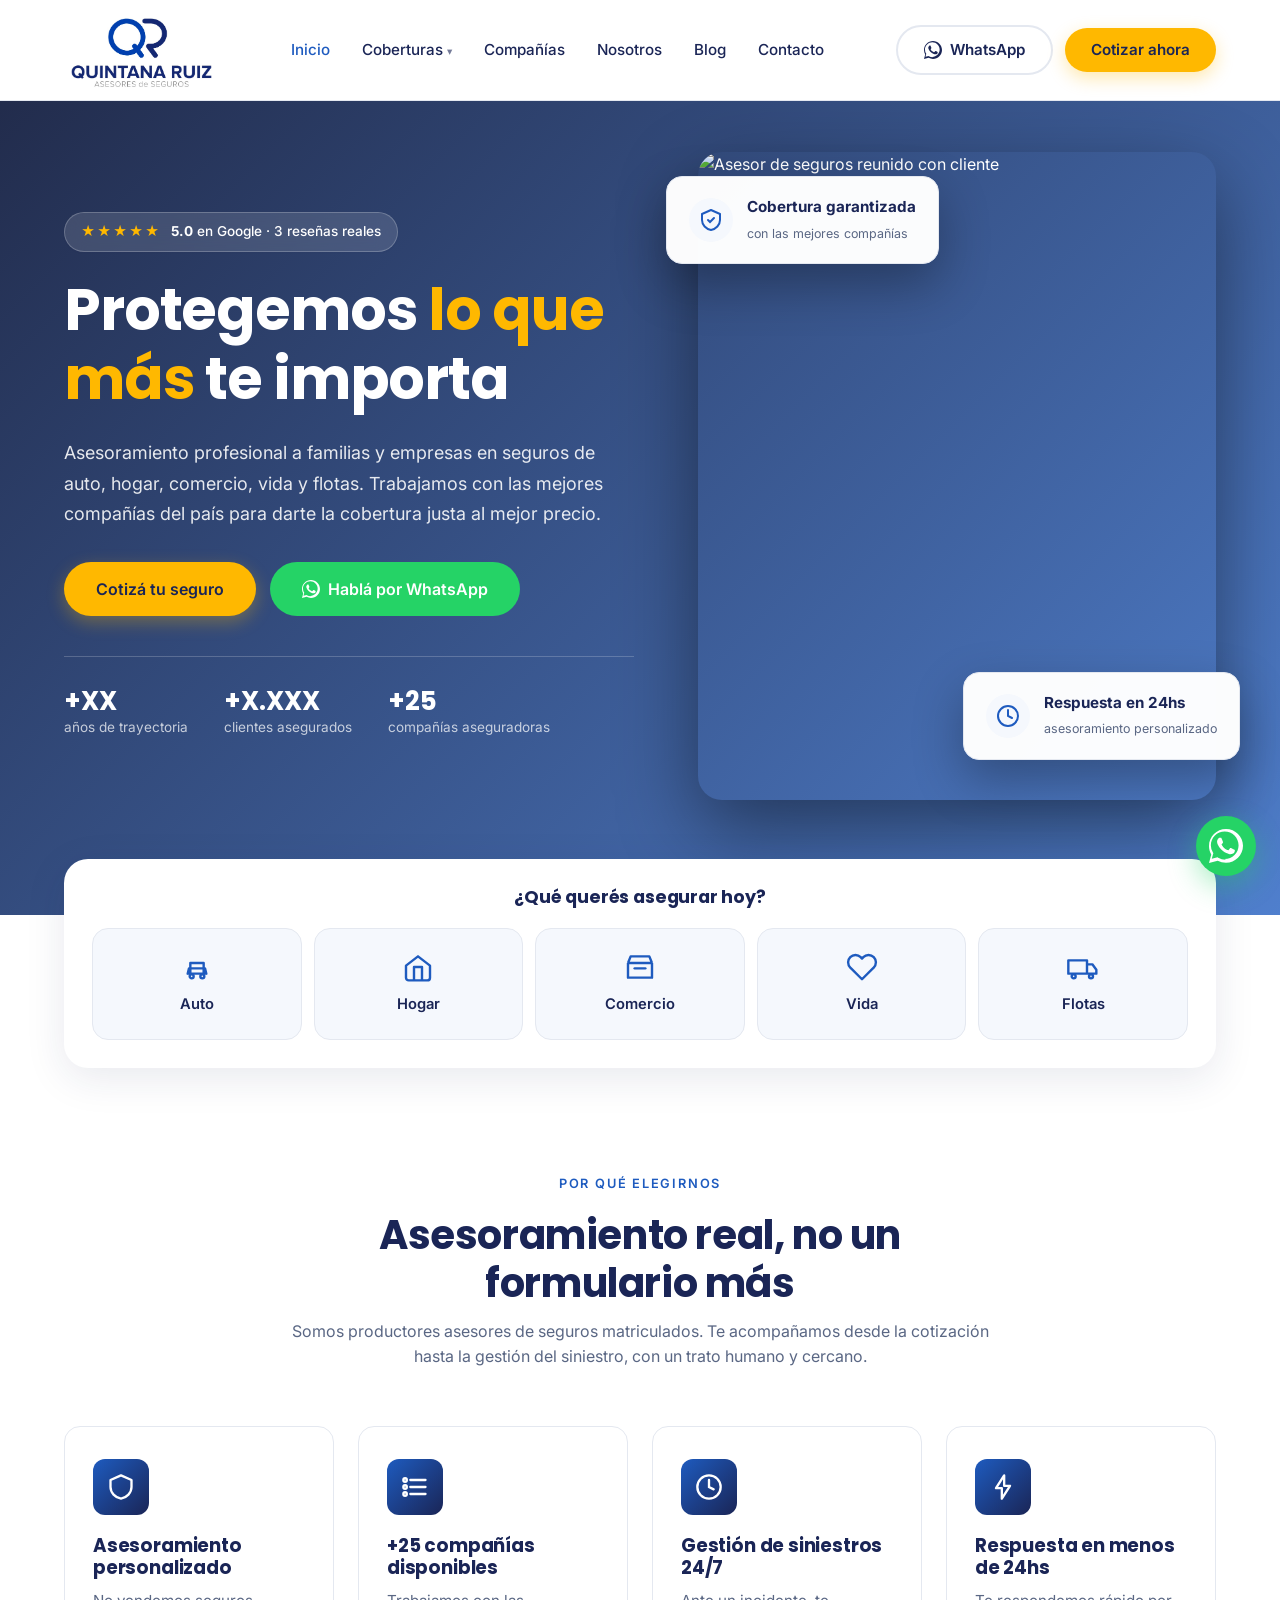
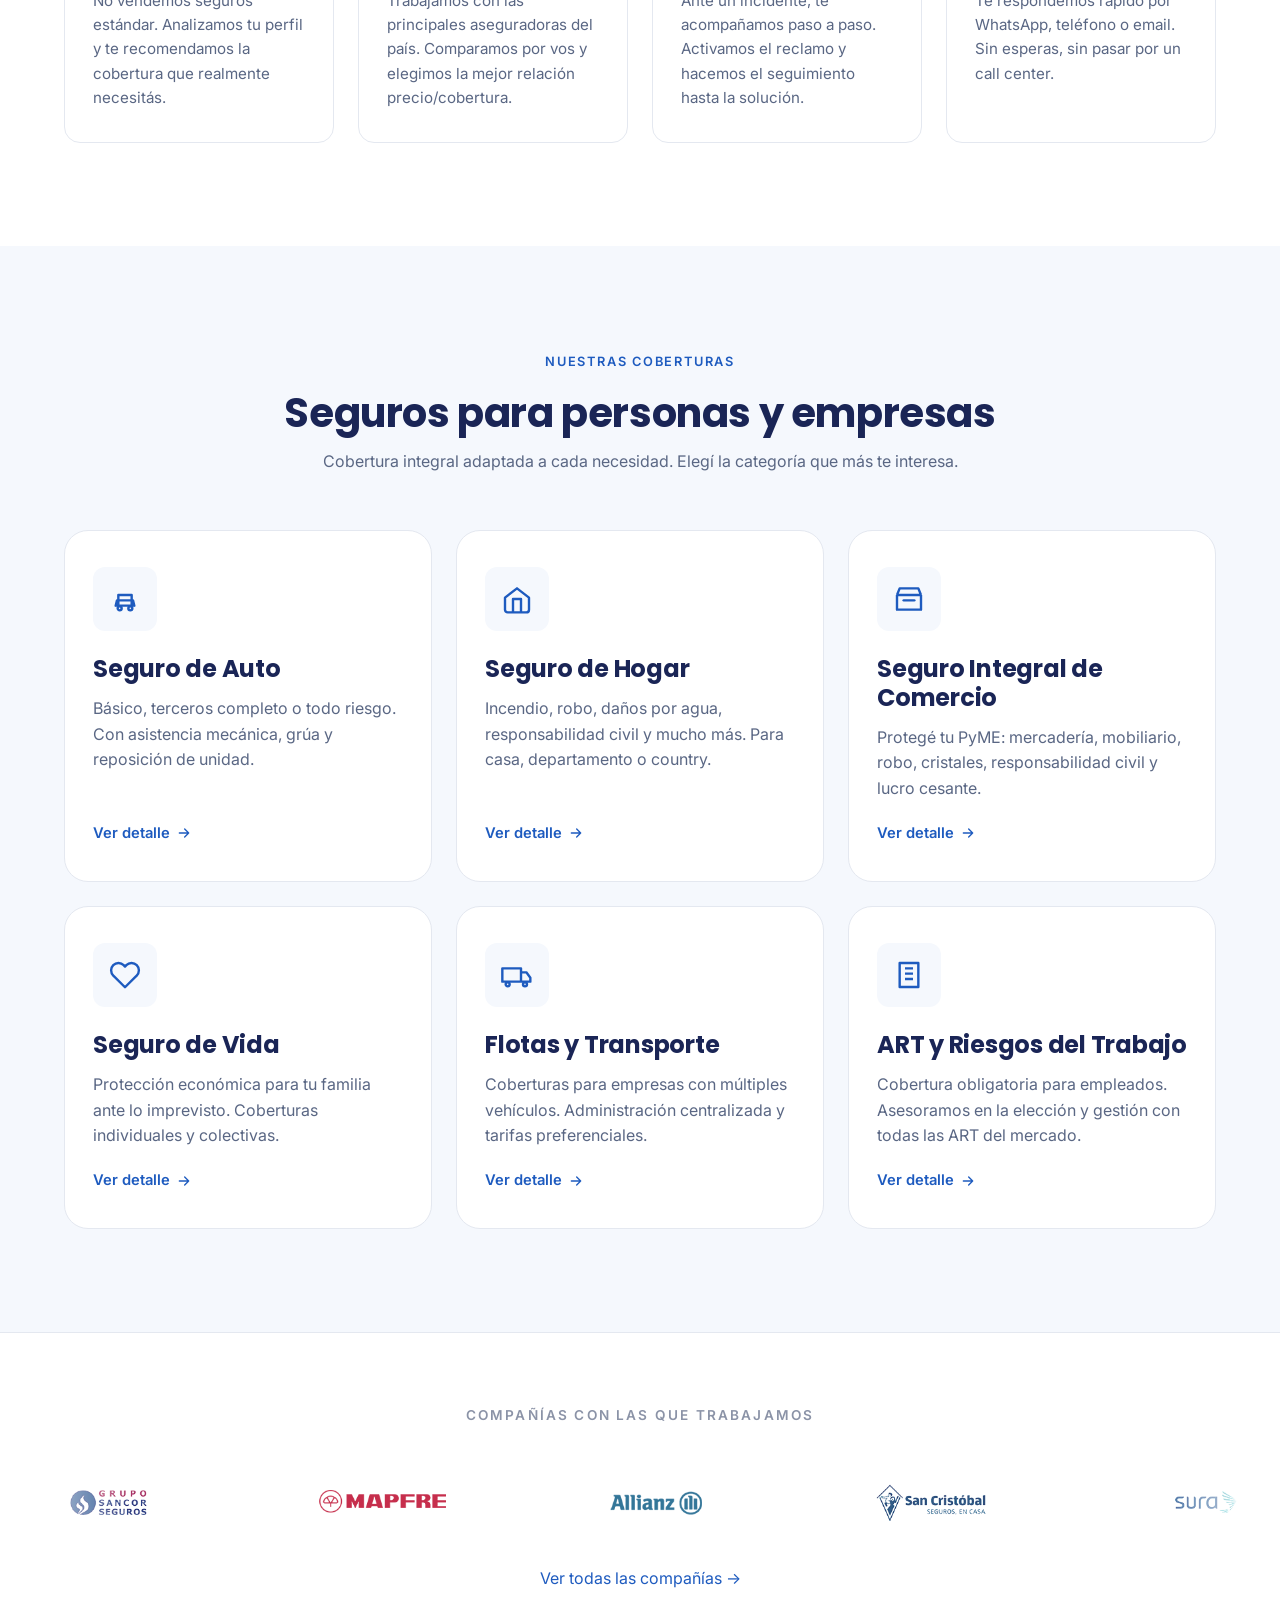
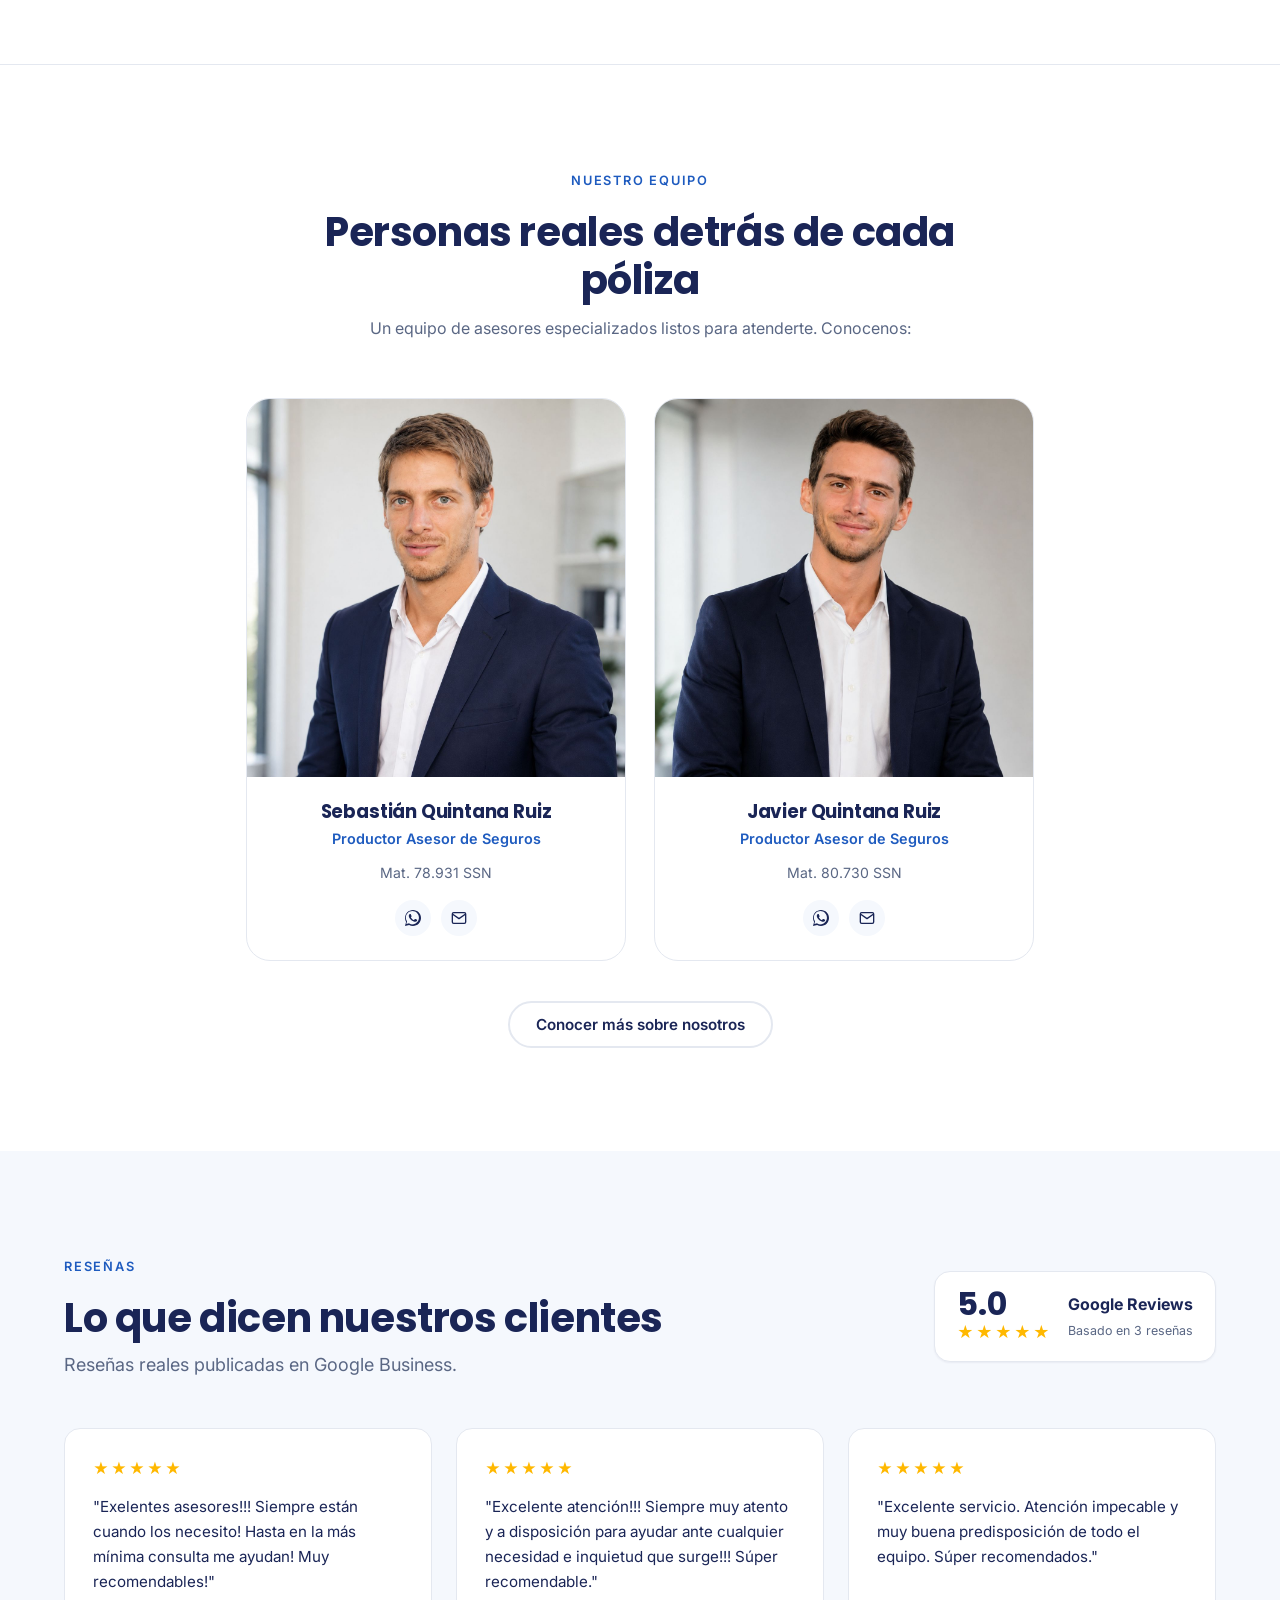
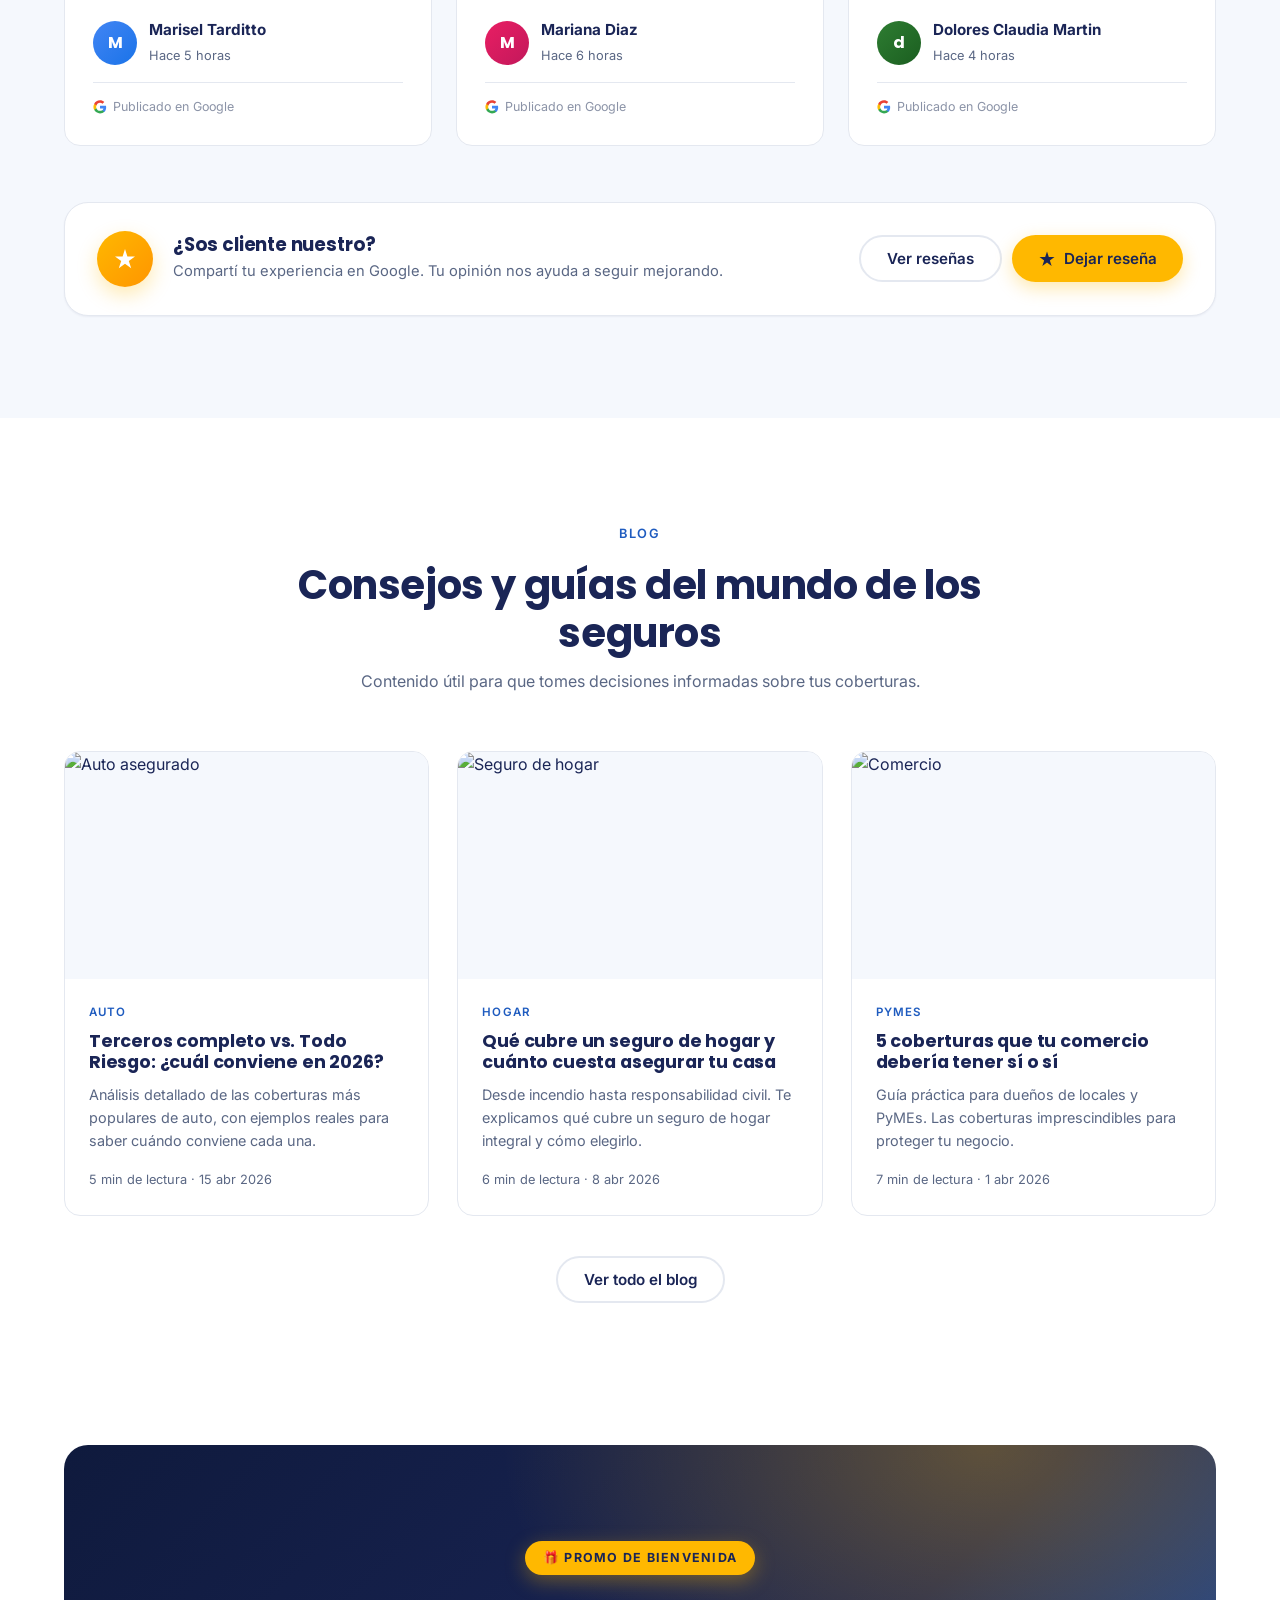
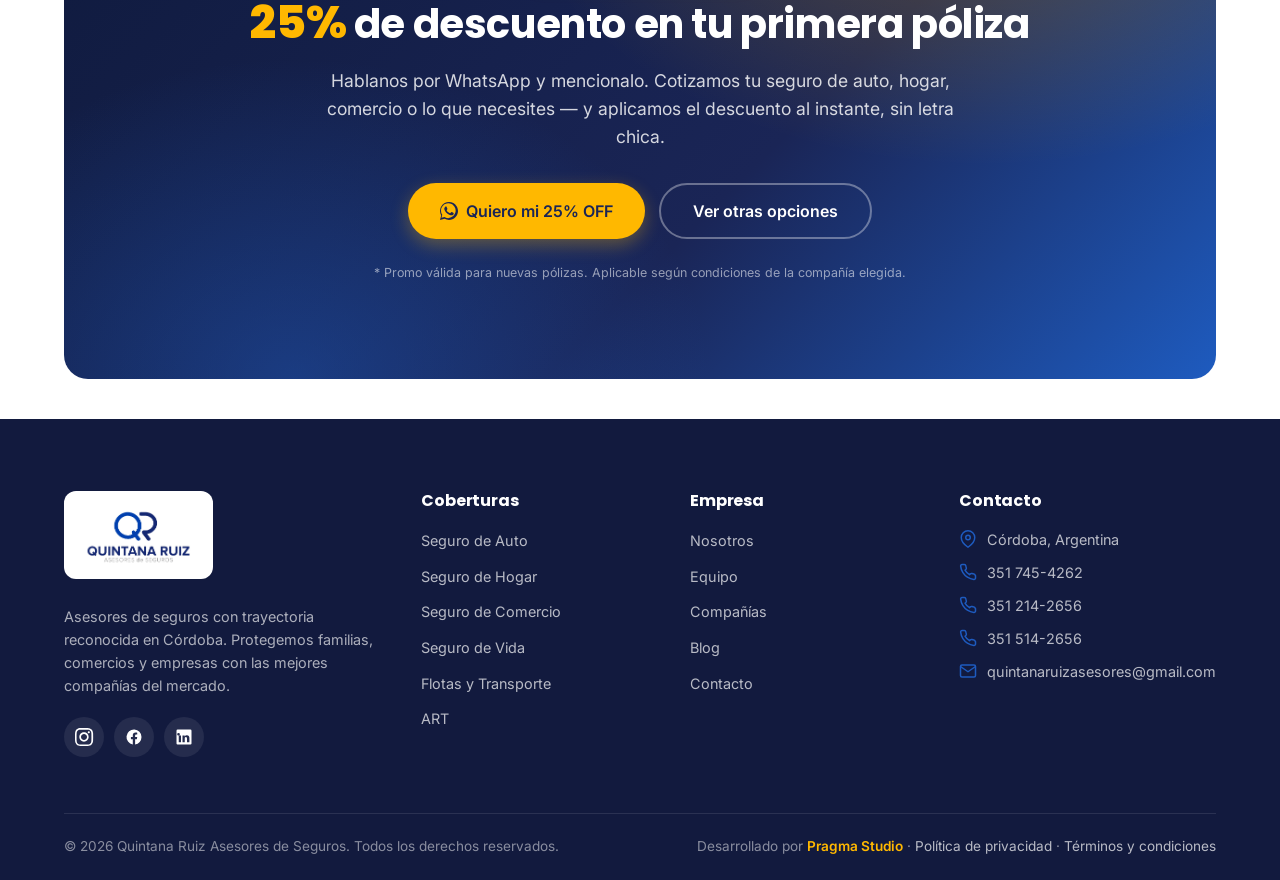
==== index.html @ 89746dc6 "Footer: credit Pragma Studio (link dorado a pragmastudio.com.ar)" ====
<!DOCTYPE html>
<html lang="es-AR">
<head>
  <meta charset="UTF-8" />
  <meta name="viewport" content="width=device-width, initial-scale=1.0" />
  <title>Quintana Ruiz Asesores de Seguros | Seguros para personas y empresas en Córdoba</title>
  <meta name="description" content="Asesores de seguros con trayectoria reconocida en Córdoba. Cotizá online tu seguro de auto, hogar, comercio, vida o flotas con las mejores compañías del mercado." />
  <meta name="keywords" content="seguros Córdoba, productor de seguros, seguro de auto, seguro de hogar, seguro de comercio, asesor de seguros, broker de seguros Córdoba" />
  <meta name="author" content="Quintana Ruiz Asesores de Seguros" />
  <link rel="canonical" href="https://quintanaruiz.com.ar/" />

  <!-- Open Graph -->
  <meta property="og:type" content="website" />
  <meta property="og:title" content="Quintana Ruiz Asesores de Seguros" />
  <meta property="og:description" content="Protegemos lo que más te importa. Asesoramiento personalizado con las mejores compañías del país." />
  <meta property="og:locale" content="es_AR" />
  <meta property="og:url" content="https://quintanaruiz.com.ar/" />
  <meta property="og:image" content="https://quintanaruiz.com.ar/assets/img/og-cover.jpg" />
  <meta name="twitter:card" content="summary_large_image" />

  <!-- Icons & Fonts -->
  <link rel="icon" type="image/png" sizes="32x32" href="assets/img/favicon-32.png" />
  <link rel="icon" type="image/png" sizes="64x64" href="assets/img/favicon-64.png" />
  <link rel="apple-touch-icon" sizes="180x180" href="assets/img/favicon-180.png" />
  <link rel="preconnect" href="https://fonts.googleapis.com" />
  <link rel="preconnect" href="https://fonts.gstatic.com" crossorigin />
  <link href="https://fonts.googleapis.com/css2?family=Inter:wght@400;500;600;700&family=Poppins:wght@500;600;700;800&display=swap" rel="stylesheet" />
  <link rel="stylesheet" href="assets/css/style.css" />

  <!-- Schema.org: LocalBusiness / InsuranceAgency -->
  <script type="application/ld+json">
  {
    "@context": "https://schema.org",
    "@type": "InsuranceAgency",
    "name": "Quintana Ruiz Asesores de Seguros",
    "image": "https://quintanaruiz.com.ar/assets/img/logo.svg",
    "url": "https://quintanaruiz.com.ar",
    "telephone": "+5493517454262",
    "email": "quintanaruizasesores@gmail.com",
    "address": {
      "@type": "PostalAddress",
      "streetAddress": "Córdoba",
      "addressLocality": "Córdoba",
      "addressRegion": "Córdoba",
      "postalCode": "X5000",
      "addressCountry": "AR"
    },
    "geo": { "@type": "GeoCoordinates", "latitude": -31.4201, "longitude": -64.1888 },
    "openingHoursSpecification": [{
      "@type": "OpeningHoursSpecification",
      "dayOfWeek": ["Monday","Tuesday","Wednesday","Thursday","Friday"],
      "opens": "09:00", "closes": "18:00"
    }],
    "priceRange": "$$",
    "areaServed": "AR",
    "aggregateRating": {
      "@type": "AggregateRating",
      "ratingValue": "5.0",
      "reviewCount": "3"
    }
  }
  </script>
</head>
<body>

  <!-- ======================== HEADER ======================== -->
  <header class="site-header">
    <div class="container">
      <a href="index.html" class="site-logo" aria-label="Quintana Ruiz - Inicio">
        <img src="assets/img/logo.png" alt="Quintana Ruiz Asesores de Seguros" />
      </a>

      <nav class="site-nav" aria-label="Navegación principal">
        <ul>
          <li><a href="index.html" class="active">Inicio</a></li>
          <li class="has-dropdown">
            <a href="coberturas.html">Coberturas</a>
            <div class="dropdown-menu">
              <a href="seguros-auto.html">Seguro de Auto</a>
              <a href="seguros-hogar.html">Seguro de Hogar</a>
              <a href="seguros-comercio.html">Seguro de Comercio</a>
              <a href="coberturas.html">Ver todas las coberturas</a>
            </div>
          </li>
          <li><a href="companias.html">Compañías</a></li>
          <li><a href="nosotros.html">Nosotros</a></li>
          <li><a href="blog.html">Blog</a></li>
          <li><a href="contacto.html">Contacto</a></li>
        </ul>
      </nav>

      <div class="nav-cta">
        <a href="https://wa.me/5493517454262" class="btn btn-outline" target="_blank" rel="noopener">
          <svg xmlns="http://www.w3.org/2000/svg" viewBox="0 0 32 32" width="32" height="32" fill="currentColor" aria-hidden="true"><path d="M16.003 0C7.171 0 0 7.17 0 16.003c0 2.82.738 5.578 2.146 8.017L0 32l8.182-2.147a15.93 15.93 0 0 0 7.821 1.995C24.83 31.848 32 24.68 32 15.85 32 7.17 24.83 0 16.003 0zm0 29.013a13.01 13.01 0 0 1-7.386-2.027l-.529-.313-5.485 1.438 1.464-5.349-.345-.551a13.02 13.02 0 0 1-1.989-6.92c0-7.198 5.858-13.055 13.058-13.055 7.199 0 13.055 5.857 13.055 13.055s-5.856 13.055-13.055 13.055zm7.492-9.787c-.412-.206-2.437-1.202-2.814-1.339-.378-.138-.653-.206-.928.207-.275.412-1.066 1.339-1.307 1.614-.241.275-.481.309-.894.103-.412-.206-1.74-.641-3.315-2.045-1.225-1.093-2.052-2.443-2.293-2.856-.241-.412-.026-.635.18-.841.185-.184.412-.48.618-.72.206-.241.275-.412.412-.688.137-.275.069-.515-.034-.72-.103-.207-.928-2.238-1.272-3.064-.335-.806-.675-.697-.928-.71l-.79-.014c-.275 0-.721.103-1.099.515-.378.412-1.443 1.41-1.443 3.439 0 2.029 1.478 3.99 1.684 4.265.206.275 2.907 4.438 7.042 6.224.984.425 1.751.679 2.349.868.987.314 1.885.269 2.594.163.792-.118 2.437-.996 2.78-1.958.343-.962.343-1.786.241-1.958-.103-.172-.378-.275-.79-.481z"/></svg>
          WhatsApp
        </a>
        <a href="contacto.html#cotizar" class="btn btn-primary">Cotizar ahora</a>
        <button class="nav-toggle" aria-label="Abrir menú" aria-expanded="false">
          <svg xmlns="http://www.w3.org/2000/svg" viewBox="0 0 24 24" width="24" height="24" fill="none" stroke="currentColor" stroke-width="2"><path d="M3 6h18M3 12h18M3 18h18" stroke-linecap="round"/></svg>
        </button>
      </div>
    </div>
  </header>

  <!-- ======================== HERO ======================== -->
  <section class="hero hero-photo">
    <div class="container">
      <div class="hero-content">
        <div class="hero-badge">
          <span class="stars" style="color:#FFB800;">★★★★★</span>
          <span><strong>5.0</strong> en Google · 3 reseñas reales</span>
        </div>
        <h1>Protegemos <span>lo que más</span> te importa</h1>
        <p class="text-lead">Asesoramiento profesional a familias y empresas en seguros de auto, hogar, comercio, vida y flotas. Trabajamos con las mejores compañías del país para darte la cobertura justa al mejor precio.</p>
        <div class="hero-cta">
          <a href="contacto.html#cotizar" class="btn btn-primary btn-lg">Cotizá tu seguro</a>
          <a href="https://wa.me/5493517454262" class="btn btn-whatsapp btn-lg" target="_blank" rel="noopener">
            <svg xmlns="http://www.w3.org/2000/svg" viewBox="0 0 32 32" width="32" height="32" fill="currentColor" aria-hidden="true"><path d="M16.003 0C7.171 0 0 7.17 0 16.003c0 2.82.738 5.578 2.146 8.017L0 32l8.182-2.147a15.93 15.93 0 0 0 7.821 1.995C24.83 31.848 32 24.68 32 15.85 32 7.17 24.83 0 16.003 0zm0 29.013a13.01 13.01 0 0 1-7.386-2.027l-.529-.313-5.485 1.438 1.464-5.349-.345-.551a13.02 13.02 0 0 1-1.989-6.92c0-7.198 5.858-13.055 13.058-13.055 7.199 0 13.055 5.857 13.055 13.055s-5.856 13.055-13.055 13.055zm7.492-9.787c-.412-.206-2.437-1.202-2.814-1.339-.378-.138-.653-.206-.928.207-.275.412-1.066 1.339-1.307 1.614-.241.275-.481.309-.894.103-.412-.206-1.74-.641-3.315-2.045-1.225-1.093-2.052-2.443-2.293-2.856-.241-.412-.026-.635.18-.841.185-.184.412-.48.618-.72.206-.241.275-.412.412-.688.137-.275.069-.515-.034-.72-.103-.207-.928-2.238-1.272-3.064-.335-.806-.675-.697-.928-.71l-.79-.014c-.275 0-.721.103-1.099.515-.378.412-1.443 1.41-1.443 3.439 0 2.029 1.478 3.99 1.684 4.265.206.275 2.907 4.438 7.042 6.224.984.425 1.751.679 2.349.868.987.314 1.885.269 2.594.163.792-.118 2.437-.996 2.78-1.958.343-.962.343-1.786.241-1.958-.103-.172-.378-.275-.79-.481z"/></svg>
            Hablá por WhatsApp
          </a>
        </div>
        <div class="hero-trust">
          <div class="trust-item"><strong>+XX</strong><span>años de trayectoria</span></div>
          <div class="trust-item"><strong>+X.XXX</strong><span>clientes asegurados</span></div>
          <div class="trust-item"><strong>+25</strong><span>compañías aseguradoras</span></div>
        </div>
      </div>
      <div class="hero-visual">
        <img src="https://images.unsplash.com/photo-1600880292203-757bb62b4baf?w=900&auto=format&fit=crop" alt="Asesor de seguros reunido con cliente" loading="eager" />
        <div class="floating-card card-1">
          <div class="icon"><svg xmlns="http://www.w3.org/2000/svg" viewBox="0 0 24 24" width="24" height="24" fill="none" stroke="currentColor" stroke-width="2"><path d="M12 2l9 4v6c0 5-4 9-9 10-5-1-9-5-9-10V6l9-4z" stroke-linejoin="round"/><path d="M9 12l2 2 4-4" stroke-linecap="round"/></svg></div>
          <div><strong>Cobertura garantizada</strong><span>con las mejores compañías</span></div>
        </div>
        <div class="floating-card card-2">
          <div class="icon"><svg xmlns="http://www.w3.org/2000/svg" viewBox="0 0 24 24" width="24" height="24" fill="none" stroke="currentColor" stroke-width="2"><circle cx="12" cy="12" r="10"/><path d="M12 6v6l4 2" stroke-linecap="round"/></svg></div>
          <div><strong>Respuesta en 24hs</strong><span>asesoramiento personalizado</span></div>
        </div>
      </div>
    </div>
  </section>

  <!-- ======================== QUICK COVERAGE SELECTOR ======================== -->
  <div class="container">
    <div class="quick-coverage reveal">
      <h3>¿Qué querés asegurar hoy?</h3>
      <div class="quick-coverage-grid">
        <a href="seguros-auto.html">
          <svg xmlns="http://www.w3.org/2000/svg" viewBox="0 0 24 24" width="24" height="24" fill="none" stroke="currentColor" stroke-width="1.8"><path d="M5 17h14M7 17V9h10v8M5 17l1-4h12l1 4M8 13h8" stroke-linecap="round" stroke-linejoin="round"/><circle cx="8" cy="19" r="1.5"/><circle cx="16" cy="19" r="1.5"/></svg>
          Auto
        </a>
        <a href="seguros-hogar.html">
          <svg xmlns="http://www.w3.org/2000/svg" viewBox="0 0 24 24" width="24" height="24" fill="none" stroke="currentColor" stroke-width="1.8"><path d="M3 11l9-7 9 7v9a2 2 0 01-2 2H5a2 2 0 01-2-2v-9z" stroke-linejoin="round"/><path d="M9 22V12h6v10" stroke-linejoin="round"/></svg>
          Hogar
        </a>
        <a href="seguros-comercio.html">
          <svg xmlns="http://www.w3.org/2000/svg" viewBox="0 0 24 24" width="24" height="24" fill="none" stroke="currentColor" stroke-width="1.8"><path d="M3 9l2-5h14l2 5M3 9v11h18V9M3 9h18" stroke-linejoin="round"/><path d="M8 13h8" stroke-linecap="round"/></svg>
          Comercio
        </a>
        <a href="coberturas.html#vida">
          <svg xmlns="http://www.w3.org/2000/svg" viewBox="0 0 24 24" width="24" height="24" fill="none" stroke="currentColor" stroke-width="1.8"><path d="M20.8 4.6a5.5 5.5 0 00-7.8 0L12 5.7l-1-1.1a5.5 5.5 0 10-7.8 7.8l1 1 7.8 7.8 7.8-7.8 1-1a5.5 5.5 0 000-7.8z" stroke-linejoin="round"/></svg>
          Vida
        </a>
        <a href="coberturas.html#flotas">
          <svg xmlns="http://www.w3.org/2000/svg" viewBox="0 0 24 24" width="24" height="24" fill="none" stroke="currentColor" stroke-width="1.8"><path d="M1 17h14V7H1zM15 10h4l3 4v3h-7" stroke-linejoin="round"/><circle cx="5" cy="19" r="1.5"/><circle cx="18" cy="19" r="1.5"/></svg>
          Flotas
        </a>
      </div>
    </div>
  </div>

  <!-- ======================== WHY CHOOSE US ======================== -->
  <section>
    <div class="container">
      <div class="section-header reveal">
        <span class="text-eyebrow">Por qué elegirnos</span>
        <h2>Asesoramiento real, no un formulario más</h2>
        <p>Somos productores asesores de seguros matriculados. Te acompañamos desde la cotización hasta la gestión del siniestro, con un trato humano y cercano.</p>
      </div>
      <div class="feature-grid reveal">
        <div class="feature-card">
          <div class="icon"><svg xmlns="http://www.w3.org/2000/svg" viewBox="0 0 24 24" width="24" height="24" fill="none" stroke="currentColor" stroke-width="2"><path d="M12 2l9 4v6c0 5-4 9-9 10-5-1-9-5-9-10V6l9-4z" stroke-linejoin="round"/></svg></div>
          <h3>Asesoramiento personalizado</h3>
          <p>No vendemos seguros estándar. Analizamos tu perfil y te recomendamos la cobertura que realmente necesitás.</p>
        </div>
        <div class="feature-card">
          <div class="icon"><svg xmlns="http://www.w3.org/2000/svg" viewBox="0 0 24 24" width="24" height="24" fill="none" stroke="currentColor" stroke-width="2"><path d="M8 6h13M8 12h13M8 18h13" stroke-linecap="round"/><circle cx="3.5" cy="6" r="1.5"/><circle cx="3.5" cy="12" r="1.5"/><circle cx="3.5" cy="18" r="1.5"/></svg></div>
          <h3>+25 compañías disponibles</h3>
          <p>Trabajamos con las principales aseguradoras del país. Comparamos por vos y elegimos la mejor relación precio/cobertura.</p>
        </div>
        <div class="feature-card">
          <div class="icon"><svg xmlns="http://www.w3.org/2000/svg" viewBox="0 0 24 24" width="24" height="24" fill="none" stroke="currentColor" stroke-width="2"><circle cx="12" cy="12" r="10"/><path d="M12 6v6l4 2" stroke-linecap="round"/></svg></div>
          <h3>Gestión de siniestros 24/7</h3>
          <p>Ante un incidente, te acompañamos paso a paso. Activamos el reclamo y hacemos el seguimiento hasta la solución.</p>
        </div>
        <div class="feature-card">
          <div class="icon"><svg xmlns="http://www.w3.org/2000/svg" viewBox="0 0 24 24" width="24" height="24" fill="none" stroke="currentColor" stroke-width="2"><path d="M13 2l-7 11h5v9l7-11h-5V2z" stroke-linejoin="round"/></svg></div>
          <h3>Respuesta en menos de 24hs</h3>
          <p>Te respondemos rápido por WhatsApp, teléfono o email. Sin esperas, sin pasar por un call center.</p>
        </div>
      </div>
    </div>
  </section>

  <!-- ======================== COVERAGES ======================== -->
  <section class="bg-soft">
    <div class="container">
      <div class="section-header reveal">
        <span class="text-eyebrow">Nuestras coberturas</span>
        <h2>Seguros para personas y empresas</h2>
        <p>Cobertura integral adaptada a cada necesidad. Elegí la categoría que más te interesa.</p>
      </div>
      <div class="coverage-grid reveal">
        <div class="coverage-card">
          <div class="icon"><svg xmlns="http://www.w3.org/2000/svg" viewBox="0 0 24 24" width="24" height="24" fill="none" stroke="currentColor" stroke-width="1.8"><path d="M5 17h14M7 17V9h10v8M5 17l1-4h12l1 4M8 13h8" stroke-linecap="round" stroke-linejoin="round"/><circle cx="8" cy="19" r="1.5"/><circle cx="16" cy="19" r="1.5"/></svg></div>
          <h3>Seguro de Auto</h3>
          <p>Básico, terceros completo o todo riesgo. Con asistencia mecánica, grúa y reposición de unidad.</p>
          <a href="seguros-auto.html" class="link">Ver detalle <svg xmlns="http://www.w3.org/2000/svg" viewBox="0 0 24 24" width="24" height="24" fill="none" stroke="currentColor" stroke-width="2"><path d="M5 12h14M13 6l6 6-6 6" stroke-linecap="round" stroke-linejoin="round"/></svg></a>
        </div>
        <div class="coverage-card">
          <div class="icon"><svg xmlns="http://www.w3.org/2000/svg" viewBox="0 0 24 24" width="24" height="24" fill="none" stroke="currentColor" stroke-width="1.8"><path d="M3 11l9-7 9 7v9a2 2 0 01-2 2H5a2 2 0 01-2-2v-9z" stroke-linejoin="round"/><path d="M9 22V12h6v10" stroke-linejoin="round"/></svg></div>
          <h3>Seguro de Hogar</h3>
          <p>Incendio, robo, daños por agua, responsabilidad civil y mucho más. Para casa, departamento o country.</p>
          <a href="seguros-hogar.html" class="link">Ver detalle <svg xmlns="http://www.w3.org/2000/svg" viewBox="0 0 24 24" width="24" height="24" fill="none" stroke="currentColor" stroke-width="2"><path d="M5 12h14M13 6l6 6-6 6" stroke-linecap="round" stroke-linejoin="round"/></svg></a>
        </div>
        <div class="coverage-card">
          <div class="icon"><svg xmlns="http://www.w3.org/2000/svg" viewBox="0 0 24 24" width="24" height="24" fill="none" stroke="currentColor" stroke-width="1.8"><path d="M3 9l2-5h14l2 5M3 9v11h18V9M3 9h18" stroke-linejoin="round"/><path d="M8 13h8" stroke-linecap="round"/></svg></div>
          <h3>Seguro Integral de Comercio</h3>
          <p>Protegé tu PyME: mercadería, mobiliario, robo, cristales, responsabilidad civil y lucro cesante.</p>
          <a href="seguros-comercio.html" class="link">Ver detalle <svg xmlns="http://www.w3.org/2000/svg" viewBox="0 0 24 24" width="24" height="24" fill="none" stroke="currentColor" stroke-width="2"><path d="M5 12h14M13 6l6 6-6 6" stroke-linecap="round" stroke-linejoin="round"/></svg></a>
        </div>
        <div class="coverage-card">
          <div class="icon"><svg xmlns="http://www.w3.org/2000/svg" viewBox="0 0 24 24" width="24" height="24" fill="none" stroke="currentColor" stroke-width="1.8"><path d="M20.8 4.6a5.5 5.5 0 00-7.8 0L12 5.7l-1-1.1a5.5 5.5 0 10-7.8 7.8l1 1 7.8 7.8 7.8-7.8 1-1a5.5 5.5 0 000-7.8z" stroke-linejoin="round"/></svg></div>
          <h3>Seguro de Vida</h3>
          <p>Protección económica para tu familia ante lo imprevisto. Coberturas individuales y colectivas.</p>
          <a href="coberturas.html#vida" class="link">Ver detalle <svg xmlns="http://www.w3.org/2000/svg" viewBox="0 0 24 24" width="24" height="24" fill="none" stroke="currentColor" stroke-width="2"><path d="M5 12h14M13 6l6 6-6 6" stroke-linecap="round" stroke-linejoin="round"/></svg></a>
        </div>
        <div class="coverage-card">
          <div class="icon"><svg xmlns="http://www.w3.org/2000/svg" viewBox="0 0 24 24" width="24" height="24" fill="none" stroke="currentColor" stroke-width="1.8"><path d="M1 17h14V7H1zM15 10h4l3 4v3h-7" stroke-linejoin="round"/><circle cx="5" cy="19" r="1.5"/><circle cx="18" cy="19" r="1.5"/></svg></div>
          <h3>Flotas y Transporte</h3>
          <p>Coberturas para empresas con múltiples vehículos. Administración centralizada y tarifas preferenciales.</p>
          <a href="coberturas.html#flotas" class="link">Ver detalle <svg xmlns="http://www.w3.org/2000/svg" viewBox="0 0 24 24" width="24" height="24" fill="none" stroke="currentColor" stroke-width="2"><path d="M5 12h14M13 6l6 6-6 6" stroke-linecap="round" stroke-linejoin="round"/></svg></a>
        </div>
        <div class="coverage-card">
          <div class="icon"><svg xmlns="http://www.w3.org/2000/svg" viewBox="0 0 24 24" width="24" height="24" fill="none" stroke="currentColor" stroke-width="1.8"><path d="M9 11h6M9 15h6M9 7h6M5 3h14v18H5z" stroke-linejoin="round"/></svg></div>
          <h3>ART y Riesgos del Trabajo</h3>
          <p>Cobertura obligatoria para empleados. Asesoramos en la elección y gestión con todas las ART del mercado.</p>
          <a href="coberturas.html#art" class="link">Ver detalle <svg xmlns="http://www.w3.org/2000/svg" viewBox="0 0 24 24" width="24" height="24" fill="none" stroke="currentColor" stroke-width="2"><path d="M5 12h14M13 6l6 6-6 6" stroke-linecap="round" stroke-linejoin="round"/></svg></a>
        </div>
      </div>
    </div>
  </section>

  <!-- ======================== COMPANIES CAROUSEL ======================== -->
  <section class="companies-section">
    <div class="container">
      <p class="companies-title">Compañías con las que trabajamos</p>
    </div>
    <div class="marquee">
      <div class="marquee-track">
        <div class="marquee-item"><img src="assets/img/companias/20.png" alt="Grupo Sancor Seguros" loading="lazy" /></div>
        <div class="marquee-item"><img src="assets/img/companias/1.png" alt="MAPFRE" loading="lazy" /></div>
        <div class="marquee-item"><img src="assets/img/companias/2.png" alt="Allianz" loading="lazy" /></div>
        <div class="marquee-item"><img src="assets/img/companias/6.png" alt="San Cristóbal Seguros" loading="lazy" /></div>
        <div class="marquee-item"><img src="assets/img/companias/19.png" alt="Sura" loading="lazy" /></div>
        <div class="marquee-item"><img src="assets/img/companias/8.png" alt="Mercantil Andina" loading="lazy" /></div>
        <div class="marquee-item"><img src="assets/img/companias/12.png" alt="Galeno" loading="lazy" /></div>
        <div class="marquee-item"><img src="assets/img/companias/15.png" alt="Nación Seguros" loading="lazy" /></div>
        <div class="marquee-item"><img src="assets/img/companias/5.png" alt="RUS - Río Uruguay Seguros" loading="lazy" /></div>
        <div class="marquee-item"><img src="assets/img/companias/4.png" alt="Berkley International" loading="lazy" /></div>
        <div class="marquee-item"><img src="assets/img/companias/14.png" alt="Meridional Seguros" loading="lazy" /></div>
        <div class="marquee-item"><img src="assets/img/companias/9.png" alt="Asociart ART" loading="lazy" /></div>
        <div class="marquee-item"><img src="assets/img/companias/16.png" alt="Prevención Salud" loading="lazy" /></div>
        <div class="marquee-item"><img src="assets/img/companias/18.png" alt="SMG Seguros" loading="lazy" /></div>
        <div class="marquee-item"><img src="assets/img/companias/3.png" alt="Holando Seguros" loading="lazy" /></div>
        <div class="marquee-item"><img src="assets/img/companias/13.png" alt="Integrity Seguros" loading="lazy" /></div>
        <div class="marquee-item"><img src="assets/img/companias/7.png" alt="Triunfo Seguros" loading="lazy" /></div>
        <div class="marquee-item"><img src="assets/img/companias/11.png" alt="ATM Seguros" loading="lazy" /></div>
        <div class="marquee-item"><img src="assets/img/companias/23.png" alt="Federación Patronal Seguros" loading="lazy" /></div>
        <div class="marquee-item"><img src="assets/img/companias/27.png" alt="Provincia Seguros" loading="lazy" /></div>
        <div class="marquee-item"><img src="assets/img/companias/21.png" alt="Zurich · QBE Seguros" loading="lazy" /></div>
        <div class="marquee-item"><img src="assets/img/companias/22.png" alt="Chubb Seguros" loading="lazy" /></div>
        <div class="marquee-item"><img src="assets/img/companias/24.png" alt="Experta Seguros" loading="lazy" /></div>
        <div class="marquee-item"><img src="assets/img/companias/25.png" alt="Omint Seguros" loading="lazy" /></div>
        <div class="marquee-item"><img src="assets/img/companias/26.png" alt="MedicarWork" loading="lazy" /></div>
        <!-- Duplicado para efecto loop -->
        <div class="marquee-item"><img src="assets/img/companias/20.png" alt="Grupo Sancor Seguros" loading="lazy" /></div>
        <div class="marquee-item"><img src="assets/img/companias/1.png" alt="MAPFRE" loading="lazy" /></div>
        <div class="marquee-item"><img src="assets/img/companias/2.png" alt="Allianz" loading="lazy" /></div>
        <div class="marquee-item"><img src="assets/img/companias/6.png" alt="San Cristóbal Seguros" loading="lazy" /></div>
        <div class="marquee-item"><img src="assets/img/companias/19.png" alt="Sura" loading="lazy" /></div>
        <div class="marquee-item"><img src="assets/img/companias/8.png" alt="Mercantil Andina" loading="lazy" /></div>
        <div class="marquee-item"><img src="assets/img/companias/12.png" alt="Galeno" loading="lazy" /></div>
        <div class="marquee-item"><img src="assets/img/companias/15.png" alt="Nación Seguros" loading="lazy" /></div>
        <div class="marquee-item"><img src="assets/img/companias/5.png" alt="RUS - Río Uruguay Seguros" loading="lazy" /></div>
        <div class="marquee-item"><img src="assets/img/companias/4.png" alt="Berkley International" loading="lazy" /></div>
        <div class="marquee-item"><img src="assets/img/companias/14.png" alt="Meridional Seguros" loading="lazy" /></div>
        <div class="marquee-item"><img src="assets/img/companias/9.png" alt="Asociart ART" loading="lazy" /></div>
        <div class="marquee-item"><img src="assets/img/companias/16.png" alt="Prevención Salud" loading="lazy" /></div>
        <div class="marquee-item"><img src="assets/img/companias/18.png" alt="SMG Seguros" loading="lazy" /></div>
        <div class="marquee-item"><img src="assets/img/companias/3.png" alt="Holando Seguros" loading="lazy" /></div>
        <div class="marquee-item"><img src="assets/img/companias/13.png" alt="Integrity Seguros" loading="lazy" /></div>
        <div class="marquee-item"><img src="assets/img/companias/7.png" alt="Triunfo Seguros" loading="lazy" /></div>
        <div class="marquee-item"><img src="assets/img/companias/11.png" alt="ATM Seguros" loading="lazy" /></div>
        <div class="marquee-item"><img src="assets/img/companias/23.png" alt="Federación Patronal Seguros" loading="lazy" /></div>
        <div class="marquee-item"><img src="assets/img/companias/27.png" alt="Provincia Seguros" loading="lazy" /></div>
        <div class="marquee-item"><img src="assets/img/companias/21.png" alt="Zurich · QBE Seguros" loading="lazy" /></div>
        <div class="marquee-item"><img src="assets/img/companias/22.png" alt="Chubb Seguros" loading="lazy" /></div>
        <div class="marquee-item"><img src="assets/img/companias/24.png" alt="Experta Seguros" loading="lazy" /></div>
        <div class="marquee-item"><img src="assets/img/companias/25.png" alt="Omint Seguros" loading="lazy" /></div>
        <div class="marquee-item"><img src="assets/img/companias/26.png" alt="MedicarWork" loading="lazy" /></div>
      </div>
    </div>
    <div class="container text-center mt-md">
      <a href="companias.html" class="btn-ghost">Ver todas las compañías →</a>
    </div>
  </section>

  <!-- ======================== TEAM ======================== -->
  <section>
    <div class="container">
      <div class="section-header reveal">
        <span class="text-eyebrow">Nuestro equipo</span>
        <h2>Personas reales detrás de cada póliza</h2>
        <p>Un equipo de asesores especializados listos para atenderte. Conocenos:</p>
      </div>
      <div class="team-grid reveal" style="grid-template-columns: repeat(2, minmax(240px, 380px)); justify-content: center;">
        <div class="team-card">
          <img class="team-card-img" src="assets/img/sebastian.jpeg" alt="Sebastián Quintana Ruiz" loading="lazy" />
          <div class="team-card-body">
            <h4>Sebastián Quintana Ruiz</h4>
            <p class="role">Productor Asesor de Seguros</p>
            <p class="bio">Mat. 78.931 SSN</p>
            <div class="socials">
              <a href="https://wa.me/5493515142656" target="_blank" rel="noopener" aria-label="WhatsApp"><svg xmlns="http://www.w3.org/2000/svg" viewBox="0 0 32 32" width="32" height="32" fill="currentColor"><path d="M16.003 0C7.171 0 0 7.17 0 16.003c0 2.82.738 5.578 2.146 8.017L0 32l8.182-2.147a15.93 15.93 0 0 0 7.821 1.995C24.83 31.848 32 24.68 32 15.85 32 7.17 24.83 0 16.003 0zm0 29.013a13.01 13.01 0 0 1-7.386-2.027l-.529-.313-5.485 1.438 1.464-5.349-.345-.551a13.02 13.02 0 0 1-1.989-6.92c0-7.198 5.858-13.055 13.058-13.055 7.199 0 13.055 5.857 13.055 13.055s-5.856 13.055-13.055 13.055zm7.492-9.787c-.412-.206-2.437-1.202-2.814-1.339-.378-.138-.653-.206-.928.207-.275.412-1.066 1.339-1.307 1.614-.241.275-.481.309-.894.103-.412-.206-1.74-.641-3.315-2.045-1.225-1.093-2.052-2.443-2.293-2.856-.241-.412-.026-.635.18-.841.185-.184.412-.48.618-.72.206-.241.275-.412.412-.688.137-.275.069-.515-.034-.72-.103-.207-.928-2.238-1.272-3.064-.335-.806-.675-.697-.928-.71l-.79-.014c-.275 0-.721.103-1.099.515-.378.412-1.443 1.41-1.443 3.439 0 2.029 1.478 3.99 1.684 4.265.206.275 2.907 4.438 7.042 6.224.984.425 1.751.679 2.349.868.987.314 1.885.269 2.594.163.792-.118 2.437-.996 2.78-1.958.343-.962.343-1.786.241-1.958-.103-.172-.378-.275-.79-.481z"/></svg></a>
              <a href="mailto:quintanaruizasesores@gmail.com" aria-label="Email"><svg xmlns="http://www.w3.org/2000/svg" viewBox="0 0 24 24" width="24" height="24" fill="none" stroke="currentColor" stroke-width="2"><rect x="2" y="4" width="20" height="16" rx="2"/><path d="M2 6l10 7 10-7" stroke-linejoin="round"/></svg></a>
            </div>
          </div>
        </div>
        <div class="team-card">
          <img class="team-card-img" src="assets/img/javier.jpeg" alt="Javier Quintana Ruiz" loading="lazy" />
          <div class="team-card-body">
            <h4>Javier Quintana Ruiz</h4>
            <p class="role">Productor Asesor de Seguros</p>
            <p class="bio">Mat. 80.730 SSN</p>
            <div class="socials">
              <a href="https://wa.me/5493517454262" target="_blank" rel="noopener" aria-label="WhatsApp"><svg xmlns="http://www.w3.org/2000/svg" viewBox="0 0 32 32" width="32" height="32" fill="currentColor"><path d="M16.003 0C7.171 0 0 7.17 0 16.003c0 2.82.738 5.578 2.146 8.017L0 32l8.182-2.147a15.93 15.93 0 0 0 7.821 1.995C24.83 31.848 32 24.68 32 15.85 32 7.17 24.83 0 16.003 0zm0 29.013a13.01 13.01 0 0 1-7.386-2.027l-.529-.313-5.485 1.438 1.464-5.349-.345-.551a13.02 13.02 0 0 1-1.989-6.92c0-7.198 5.858-13.055 13.058-13.055 7.199 0 13.055 5.857 13.055 13.055s-5.856 13.055-13.055 13.055zm7.492-9.787c-.412-.206-2.437-1.202-2.814-1.339-.378-.138-.653-.206-.928.207-.275.412-1.066 1.339-1.307 1.614-.241.275-.481.309-.894.103-.412-.206-1.74-.641-3.315-2.045-1.225-1.093-2.052-2.443-2.293-2.856-.241-.412-.026-.635.18-.841.185-.184.412-.48.618-.72.206-.241.275-.412.412-.688.137-.275.069-.515-.034-.72-.103-.207-.928-2.238-1.272-3.064-.335-.806-.675-.697-.928-.71l-.79-.014c-.275 0-.721.103-1.099.515-.378.412-1.443 1.41-1.443 3.439 0 2.029 1.478 3.99 1.684 4.265.206.275 2.907 4.438 7.042 6.224.984.425 1.751.679 2.349.868.987.314 1.885.269 2.594.163.792-.118 2.437-.996 2.78-1.958.343-.962.343-1.786.241-1.958-.103-.172-.378-.275-.79-.481z"/></svg></a>
              <a href="mailto:quintanaruizasesores@gmail.com" aria-label="Email"><svg xmlns="http://www.w3.org/2000/svg" viewBox="0 0 24 24" width="24" height="24" fill="none" stroke="currentColor" stroke-width="2"><rect x="2" y="4" width="20" height="16" rx="2"/><path d="M2 6l10 7 10-7" stroke-linejoin="round"/></svg></a>
            </div>
          </div>
        </div>
      </div>
      <div class="text-center mt-lg">
        <a href="nosotros.html" class="btn btn-outline">Conocer más sobre nosotros</a>
      </div>
    </div>
  </section>

  <!-- ======================== REVIEWS ======================== -->
  <section class="bg-soft">
    <div class="container">
      <div class="reviews-header reveal">
        <div>
          <span class="text-eyebrow">Reseñas</span>
          <h2>Lo que dicen nuestros clientes</h2>
          <p class="text-lead" style="margin-top:8px;">Reseñas reales publicadas en Google Business.</p>
        </div>
        <div class="google-score">
          <div>
            <div class="score-num">5.0</div>
            <div class="stars">★★★★★</div>
          </div>
          <div>
            <strong>Google Reviews</strong>
            <small>Basado en 3 reseñas</small>
          </div>
        </div>
      </div>
      <div class="reviews-grid reveal">
        <div class="review-card">
          <div class="stars">★★★★★</div>
          <p class="quote">"Exelentes asesores!!! Siempre están cuando los necesito! Hasta en la más mínima consulta me ayudan! Muy recomendables!"</p>
          <div class="reviewer">
            <div class="avatar" style="background: linear-gradient(135deg, #4285F4, #1A73E8);">M</div>
            <div><strong>Marisel Tarditto</strong><span>Hace 5 horas</span></div>
          </div>
          <div class="google-mark">
            <svg width="14" height="14" viewBox="0 0 24 24"><path fill="#4285F4" d="M22.5 12.3c0-.8-.1-1.6-.2-2.3H12v4.5h5.9c-.2 1.4-1 2.6-2.2 3.4v2.8h3.6c2.1-2 3.3-4.8 3.3-8.4z"/><path fill="#34A853" d="M12 23c3 0 5.5-1 7.3-2.7l-3.6-2.8c-1 .7-2.3 1.1-3.7 1.1-2.9 0-5.3-1.9-6.2-4.6H2v2.9C3.8 20.6 7.6 23 12 23z"/><path fill="#FBBC05" d="M5.8 14c-.2-.7-.4-1.4-.4-2.1 0-.7.1-1.4.4-2.1V7H2c-.8 1.5-1.3 3.2-1.3 5s.5 3.5 1.3 5l3.8-3z"/><path fill="#EA4335" d="M12 4.8c1.6 0 3.1.6 4.2 1.7l3.2-3.2C17.5 1.5 14.9.5 12 .5 7.6.5 3.8 2.9 2 6.5l3.8 3c.9-2.7 3.3-4.7 6.2-4.7z"/></svg>
            Publicado en Google
          </div>
        </div>
        <div class="review-card">
          <div class="stars">★★★★★</div>
          <p class="quote">"Excelente atención!!! Siempre muy atento y a disposición para ayudar ante cualquier necesidad e inquietud que surge!!! Súper recomendable."</p>
          <div class="reviewer">
            <div class="avatar" style="background: linear-gradient(135deg, #E91E63, #C2185B);">M</div>
            <div><strong>Mariana Diaz</strong><span>Hace 6 horas</span></div>
          </div>
          <div class="google-mark">
            <svg width="14" height="14" viewBox="0 0 24 24"><path fill="#4285F4" d="M22.5 12.3c0-.8-.1-1.6-.2-2.3H12v4.5h5.9c-.2 1.4-1 2.6-2.2 3.4v2.8h3.6c2.1-2 3.3-4.8 3.3-8.4z"/><path fill="#34A853" d="M12 23c3 0 5.5-1 7.3-2.7l-3.6-2.8c-1 .7-2.3 1.1-3.7 1.1-2.9 0-5.3-1.9-6.2-4.6H2v2.9C3.8 20.6 7.6 23 12 23z"/><path fill="#FBBC05" d="M5.8 14c-.2-.7-.4-1.4-.4-2.1 0-.7.1-1.4.4-2.1V7H2c-.8 1.5-1.3 3.2-1.3 5s.5 3.5 1.3 5l3.8-3z"/><path fill="#EA4335" d="M12 4.8c1.6 0 3.1.6 4.2 1.7l3.2-3.2C17.5 1.5 14.9.5 12 .5 7.6.5 3.8 2.9 2 6.5l3.8 3c.9-2.7 3.3-4.7 6.2-4.7z"/></svg>
            Publicado en Google
          </div>
        </div>
        <div class="review-card">
          <div class="stars">★★★★★</div>
          <p class="quote">"Excelente servicio. Atención impecable y muy buena predisposición de todo el equipo. Súper recomendados."</p>
          <div class="reviewer">
            <div class="avatar" style="background: linear-gradient(135deg, #2E7D32, #1B5E20);">d</div>
            <div><strong>Dolores Claudia Martin</strong><span>Hace 4 horas</span></div>
          </div>
          <div class="google-mark">
            <svg width="14" height="14" viewBox="0 0 24 24"><path fill="#4285F4" d="M22.5 12.3c0-.8-.1-1.6-.2-2.3H12v4.5h5.9c-.2 1.4-1 2.6-2.2 3.4v2.8h3.6c2.1-2 3.3-4.8 3.3-8.4z"/><path fill="#34A853" d="M12 23c3 0 5.5-1 7.3-2.7l-3.6-2.8c-1 .7-2.3 1.1-3.7 1.1-2.9 0-5.3-1.9-6.2-4.6H2v2.9C3.8 20.6 7.6 23 12 23z"/><path fill="#FBBC05" d="M5.8 14c-.2-.7-.4-1.4-.4-2.1 0-.7.1-1.4.4-2.1V7H2c-.8 1.5-1.3 3.2-1.3 5s.5 3.5 1.3 5l3.8-3z"/><path fill="#EA4335" d="M12 4.8c1.6 0 3.1.6 4.2 1.7l3.2-3.2C17.5 1.5 14.9.5 12 .5 7.6.5 3.8 2.9 2 6.5l3.8 3c.9-2.7 3.3-4.7 6.2-4.7z"/></svg>
            Publicado en Google
          </div>
        </div>
      </div>
      <!-- Leave-a-review CTA -->
      <div class="leave-review reveal">
        <div class="leave-review-content">
          <div class="leave-review-icon">
            <svg xmlns="http://www.w3.org/2000/svg" viewBox="0 0 24 24" width="24" height="24" fill="currentColor"><path d="M12 2l2.4 7.4H22l-6.2 4.5 2.4 7.4-6.2-4.6L5.8 21.3l2.4-7.4L2 9.4h7.6L12 2z"/></svg>
          </div>
          <div>
            <h3>¿Sos cliente nuestro?</h3>
            <p>Compartí tu experiencia en Google. Tu opinión nos ayuda a seguir mejorando.</p>
          </div>
        </div>
        <div class="leave-review-actions">
          <a href="https://maps.app.goo.gl/FcQZiHjsiijDd7Uj7" class="btn btn-outline" target="_blank" rel="noopener">Ver reseñas</a>
          <a href="https://g.page/r/CV9E-3KB04alEBI/review" class="btn btn-primary" target="_blank" rel="noopener">
            <svg xmlns="http://www.w3.org/2000/svg" viewBox="0 0 24 24" width="18" height="18" fill="currentColor"><path d="M12 2l2.4 7.4H22l-6.2 4.5 2.4 7.4-6.2-4.6L5.8 21.3l2.4-7.4L2 9.4h7.6L12 2z"/></svg>
            Dejar reseña
          </a>
        </div>
      </div>
    </div>
  </section>

  <!-- ======================== BLOG PREVIEW ======================== -->
  <section>
    <div class="container">
      <div class="section-header reveal">
        <span class="text-eyebrow">Blog</span>
        <h2>Consejos y guías del mundo de los seguros</h2>
        <p>Contenido útil para que tomes decisiones informadas sobre tus coberturas.</p>
      </div>
      <div class="blog-grid reveal">
        <article class="blog-card">
          <img class="blog-card-img" src="https://images.unsplash.com/photo-1449965408869-eaa3f722e40d?w=600&auto=format&fit=crop" alt="Auto asegurado" loading="lazy" />
          <div class="blog-card-body">
            <span class="category">Auto</span>
            <h3><a href="blog/terceros-completo-vs-todo-riesgo.html">Terceros completo vs. Todo Riesgo: ¿cuál conviene en 2026?</a></h3>
            <p>Análisis detallado de las coberturas más populares de auto, con ejemplos reales para saber cuándo conviene cada una.</p>
            <div class="meta">5 min de lectura · 15 abr 2026</div>
          </div>
        </article>
        <article class="blog-card">
          <img class="blog-card-img" src="https://images.unsplash.com/photo-1560518883-ce09059eeffa?w=600&auto=format&fit=crop" alt="Seguro de hogar" loading="lazy" />
          <div class="blog-card-body">
            <span class="category">Hogar</span>
            <h3><a href="#">Qué cubre un seguro de hogar y cuánto cuesta asegurar tu casa</a></h3>
            <p>Desde incendio hasta responsabilidad civil. Te explicamos qué cubre un seguro de hogar integral y cómo elegirlo.</p>
            <div class="meta">6 min de lectura · 8 abr 2026</div>
          </div>
        </article>
        <article class="blog-card">
          <img class="blog-card-img" src="https://images.unsplash.com/photo-1556740738-b6a63e27c4df?w=600&auto=format&fit=crop" alt="Comercio" loading="lazy" />
          <div class="blog-card-body">
            <span class="category">PyMEs</span>
            <h3><a href="#">5 coberturas que tu comercio debería tener sí o sí</a></h3>
            <p>Guía práctica para dueños de locales y PyMEs. Las coberturas imprescindibles para proteger tu negocio.</p>
            <div class="meta">7 min de lectura · 1 abr 2026</div>
          </div>
        </article>
      </div>
      <div class="text-center mt-lg">
        <a href="blog.html" class="btn btn-outline">Ver todo el blog</a>
      </div>
    </div>
  </section>

  <!-- ======================== CTA SECTION — PROMO ======================== -->
  <div class="container">
    <section class="cta-section cta-promo reveal">
      <span class="promo-badge">🎁 Promo de bienvenida</span>
      <h2><span class="discount-num">25%</span> de descuento en tu primera póliza</h2>
      <p>Hablanos por WhatsApp y mencionalo. Cotizamos tu seguro de auto, hogar, comercio o lo que necesites — y aplicamos el descuento al instante, sin letra chica.</p>
      <div class="hero-cta">
        <a href="https://wa.me/5493517454262?text=Hola!%20Vi%20la%20promo%20en%20la%20web%20y%20quiero%20mi%2025%25%20de%20descuento%20en%20mi%20primera%20p%C3%B3liza." class="btn btn-primary btn-lg" target="_blank" rel="noopener">
          <svg xmlns="http://www.w3.org/2000/svg" viewBox="0 0 32 32" width="20" height="20" fill="currentColor" aria-hidden="true"><path d="M16.003 0C7.171 0 0 7.17 0 16.003c0 2.82.738 5.578 2.146 8.017L0 32l8.182-2.147a15.93 15.93 0 0 0 7.821 1.995C24.83 31.848 32 24.68 32 15.85 32 7.17 24.83 0 16.003 0zm0 29.013a13.01 13.01 0 0 1-7.386-2.027l-.529-.313-5.485 1.438 1.464-5.349-.345-.551a13.02 13.02 0 0 1-1.989-6.92c0-7.198 5.858-13.055 13.058-13.055 7.199 0 13.055 5.857 13.055 13.055s-5.856 13.055-13.055 13.055zm7.492-9.787c-.412-.206-2.437-1.202-2.814-1.339-.378-.138-.653-.206-.928.207-.275.412-1.066 1.339-1.307 1.614-.241.275-.481.309-.894.103-.412-.206-1.74-.641-3.315-2.045-1.225-1.093-2.052-2.443-2.293-2.856-.241-.412-.026-.635.18-.841.185-.184.412-.48.618-.72.206-.241.275-.412.412-.688.137-.275.069-.515-.034-.72-.103-.207-.928-2.238-1.272-3.064-.335-.806-.675-.697-.928-.71l-.79-.014c-.275 0-.721.103-1.099.515-.378.412-1.443 1.41-1.443 3.439 0 2.029 1.478 3.99 1.684 4.265.206.275 2.907 4.438 7.042 6.224.984.425 1.751.679 2.349.868.987.314 1.885.269 2.594.163.792-.118 2.437-.996 2.78-1.958.343-.962.343-1.786.241-1.958-.103-.172-.378-.275-.79-.481z"/></svg>
          Quiero mi 25% OFF
        </a>
        <a href="contacto.html#cotizar" class="btn btn-outline-light btn-lg">Ver otras opciones</a>
      </div>
      <p class="promo-fineprint">* Promo válida para nuevas pólizas. Aplicable según condiciones de la compañía elegida.</p>
    </section>
  </div>

  <!-- ======================== FOOTER ======================== -->
  <footer class="site-footer">
    <div class="container">
      <div class="footer-grid">
        <div class="footer-brand">
          <img src="assets/img/logo.png" alt="Quintana Ruiz Asesores de Seguros" />
          <p>Asesores de seguros con trayectoria reconocida en Córdoba. Protegemos familias, comercios y empresas con las mejores compañías del mercado.</p>
          <div class="footer-social">
            <a href="#" aria-label="Instagram"><svg xmlns="http://www.w3.org/2000/svg" viewBox="0 0 24 24" width="24" height="24" fill="currentColor"><path d="M12 2.2c3.2 0 3.6 0 4.9.1 1.2.1 1.8.2 2.2.4.5.2 1 .5 1.4.9.4.4.7.9.9 1.4.2.4.3 1 .4 2.2.1 1.3.1 1.7.1 4.9s0 3.6-.1 4.9c-.1 1.2-.2 1.8-.4 2.2-.2.5-.5 1-.9 1.4-.4.4-.9.7-1.4.9-.4.2-1 .3-2.2.4-1.3.1-1.7.1-4.9.1s-3.6 0-4.9-.1c-1.2-.1-1.8-.2-2.2-.4-.5-.2-1-.5-1.4-.9-.4-.4-.7-.9-.9-1.4-.2-.4-.3-1-.4-2.2-.1-1.3-.1-1.7-.1-4.9s0-3.6.1-4.9c.1-1.2.2-1.8.4-2.2.2-.5.5-1 .9-1.4.4-.4.9-.7 1.4-.9.4-.2 1-.3 2.2-.4 1.3-.1 1.7-.1 4.9-.1M12 0C8.7 0 8.3 0 7.1.1 5.8.1 4.9.3 4.1.6c-.8.3-1.5.7-2.2 1.4C1.3 2.7.9 3.4.6 4.2.3 5 .1 5.9.1 7.1 0 8.3 0 8.7 0 12s0 3.7.1 4.9c.1 1.3.3 2.1.6 2.9.3.8.7 1.5 1.4 2.2.7.7 1.4 1.1 2.2 1.4.8.3 1.7.5 2.9.6 1.3.1 1.7.1 4.9.1s3.7 0 4.9-.1c1.3-.1 2.1-.3 2.9-.6.8-.3 1.5-.7 2.2-1.4.7-.7 1.1-1.4 1.4-2.2.3-.8.5-1.7.6-2.9.1-1.3.1-1.7.1-4.9s0-3.7-.1-4.9c-.1-1.3-.3-2.1-.6-2.9-.3-.8-.7-1.5-1.4-2.2-.7-.7-1.4-1.1-2.2-1.4-.8-.3-1.7-.5-2.9-.6C15.7 0 15.3 0 12 0zm0 5.8c-3.4 0-6.2 2.8-6.2 6.2s2.8 6.2 6.2 6.2 6.2-2.8 6.2-6.2-2.8-6.2-6.2-6.2zm0 10.2c-2.2 0-4-1.8-4-4s1.8-4 4-4 4 1.8 4 4-1.8 4-4 4zm7.8-10.4c0 .8-.6 1.4-1.4 1.4-.8 0-1.4-.6-1.4-1.4 0-.8.6-1.4 1.4-1.4.8 0 1.4.6 1.4 1.4z"/></svg></a>
            <a href="#" aria-label="Facebook"><svg xmlns="http://www.w3.org/2000/svg" viewBox="0 0 24 24" width="24" height="24" fill="currentColor"><path d="M22 12a10 10 0 10-11.6 9.9v-7H7.9V12h2.5V9.8c0-2.5 1.5-3.8 3.7-3.8 1.1 0 2.2.2 2.2.2v2.4h-1.2c-1.2 0-1.6.8-1.6 1.5V12h2.8l-.5 2.9h-2.3v7A10 10 0 0022 12z"/></svg></a>
            <a href="#" aria-label="LinkedIn"><svg xmlns="http://www.w3.org/2000/svg" viewBox="0 0 24 24" width="24" height="24" fill="currentColor"><path d="M20.5 2h-17A1.5 1.5 0 002 3.5v17A1.5 1.5 0 003.5 22h17a1.5 1.5 0 001.5-1.5v-17A1.5 1.5 0 0020.5 2zM8 19H5v-9h3v9zM6.5 8.3A1.8 1.8 0 114.7 6.5 1.8 1.8 0 016.5 8.3zM19 19h-3v-4.5c0-1.1 0-2.5-1.5-2.5S13 13.2 13 14.4V19h-3v-9h2.9v1.3a3.2 3.2 0 012.8-1.5c3 0 3.5 2 3.5 4.5V19z"/></svg></a>
          </div>
        </div>

        <div>
          <h5>Coberturas</h5>
          <ul>
            <li><a href="seguros-auto.html">Seguro de Auto</a></li>
            <li><a href="seguros-hogar.html">Seguro de Hogar</a></li>
            <li><a href="seguros-comercio.html">Seguro de Comercio</a></li>
            <li><a href="coberturas.html#vida">Seguro de Vida</a></li>
            <li><a href="coberturas.html#flotas">Flotas y Transporte</a></li>
            <li><a href="coberturas.html#art">ART</a></li>
          </ul>
        </div>

        <div>
          <h5>Empresa</h5>
          <ul>
            <li><a href="nosotros.html">Nosotros</a></li>
            <li><a href="nosotros.html#equipo">Equipo</a></li>
            <li><a href="companias.html">Compañías</a></li>
            <li><a href="blog.html">Blog</a></li>
            <li><a href="contacto.html">Contacto</a></li>
          </ul>
        </div>

        <div>
          <h5>Contacto</h5>
          <ul class="footer-contact">
            <li><svg xmlns="http://www.w3.org/2000/svg" viewBox="0 0 24 24" width="24" height="24" fill="none" stroke="currentColor" stroke-width="2"><path d="M21 10c0 7-9 13-9 13s-9-6-9-13a9 9 0 0118 0z" stroke-linejoin="round"/><circle cx="12" cy="10" r="3"/></svg> Córdoba, Argentina</li>
            <li><svg xmlns="http://www.w3.org/2000/svg" viewBox="0 0 24 24" width="24" height="24" fill="none" stroke="currentColor" stroke-width="2"><path d="M22 16.9v3a2 2 0 01-2.2 2 20 20 0 01-8.6-3 19 19 0 01-6-6 20 20 0 01-3-8.7A2 2 0 014.1 2h3a2 2 0 012 1.7c.1.9.3 1.8.6 2.7a2 2 0 01-.5 2.1L8 9.6a16 16 0 006 6l1.1-1.1a2 2 0 012.1-.5c.9.3 1.8.5 2.7.6a2 2 0 011.7 2z" stroke-linejoin="round"/></svg> 351 745-4262</li>
            <li><svg xmlns="http://www.w3.org/2000/svg" viewBox="0 0 24 24" width="24" height="24" fill="none" stroke="currentColor" stroke-width="2"><path d="M22 16.9v3a2 2 0 01-2.2 2 20 20 0 01-8.6-3 19 19 0 01-6-6 20 20 0 01-3-8.7A2 2 0 014.1 2h3a2 2 0 012 1.7c.1.9.3 1.8.6 2.7a2 2 0 01-.5 2.1L8 9.6a16 16 0 006 6l1.1-1.1a2 2 0 012.1-.5c.9.3 1.8.5 2.7.6a2 2 0 011.7 2z" stroke-linejoin="round"/></svg> 351 214-2656</li>
            <li><svg xmlns="http://www.w3.org/2000/svg" viewBox="0 0 24 24" width="24" height="24" fill="none" stroke="currentColor" stroke-width="2"><path d="M22 16.9v3a2 2 0 01-2.2 2 20 20 0 01-8.6-3 19 19 0 01-6-6 20 20 0 01-3-8.7A2 2 0 014.1 2h3a2 2 0 012 1.7c.1.9.3 1.8.6 2.7a2 2 0 01-.5 2.1L8 9.6a16 16 0 006 6l1.1-1.1a2 2 0 012.1-.5c.9.3 1.8.5 2.7.6a2 2 0 011.7 2z" stroke-linejoin="round"/></svg> 351 514-2656</li>
            <li><svg xmlns="http://www.w3.org/2000/svg" viewBox="0 0 24 24" width="24" height="24" fill="none" stroke="currentColor" stroke-width="2"><rect x="2" y="4" width="20" height="16" rx="2"/><path d="M2 6l10 7 10-7" stroke-linejoin="round"/></svg> quintanaruizasesores@gmail.com</li>
          </ul>
        </div>
      </div>

      <div class="footer-bottom">
        <div>© <span data-year></span> Quintana Ruiz Asesores de Seguros. Todos los derechos reservados.</div>
        <div>Desarrollado por <a href="https://pragmastudio.com.ar/" target="_blank" rel="noopener" class="credit-link">Pragma Studio</a> · <a href="#">Política de privacidad</a> · <a href="#">Términos y condiciones</a></div>
      </div>
    </div>
  </footer>

  <!-- ======================== FLOATING WHATSAPP ======================== -->
  <a href="https://wa.me/5493517454262?text=Hola!%20Quisiera%20información%20sobre%20un%20seguro" class="whatsapp-float" target="_blank" rel="noopener" aria-label="Contactar por WhatsApp">
    <svg xmlns="http://www.w3.org/2000/svg" viewBox="0 0 32 32" width="32" height="32" fill="currentColor" aria-hidden="true"><path d="M16.003 0C7.171 0 0 7.17 0 16.003c0 2.82.738 5.578 2.146 8.017L0 32l8.182-2.147a15.93 15.93 0 0 0 7.821 1.995C24.83 31.848 32 24.68 32 15.85 32 7.17 24.83 0 16.003 0zm0 29.013a13.01 13.01 0 0 1-7.386-2.027l-.529-.313-5.485 1.438 1.464-5.349-.345-.551a13.02 13.02 0 0 1-1.989-6.92c0-7.198 5.858-13.055 13.058-13.055 7.199 0 13.055 5.857 13.055 13.055s-5.856 13.055-13.055 13.055zm7.492-9.787c-.412-.206-2.437-1.202-2.814-1.339-.378-.138-.653-.206-.928.207-.275.412-1.066 1.339-1.307 1.614-.241.275-.481.309-.894.103-.412-.206-1.74-.641-3.315-2.045-1.225-1.093-2.052-2.443-2.293-2.856-.241-.412-.026-.635.18-.841.185-.184.412-.48.618-.72.206-.241.275-.412.412-.688.137-.275.069-.515-.034-.72-.103-.207-.928-2.238-1.272-3.064-.335-.806-.675-.697-.928-.71l-.79-.014c-.275 0-.721.103-1.099.515-.378.412-1.443 1.41-1.443 3.439 0 2.029 1.478 3.99 1.684 4.265.206.275 2.907 4.438 7.042 6.224.984.425 1.751.679 2.349.868.987.314 1.885.269 2.594.163.792-.118 2.437-.996 2.78-1.958.343-.962.343-1.786.241-1.958-.103-.172-.378-.275-.79-.481z"/></svg>
  </a>

  <script src="assets/js/main.js" defer></script>
</body>
</html>
---- assets/css/style.css ----
/* =========================================================
   QUINTANA RUIZ ASESORES DE SEGUROS — DESIGN SYSTEM
   ========================================================= */

/* ---------- Reset & Base ---------- */
*, *::before, *::after { box-sizing: border-box; margin: 0; padding: 0; }
html { scroll-behavior: smooth; -webkit-text-size-adjust: 100%; }
img, video { max-width: 100%; display: block; height: auto; }
a { color: inherit; text-decoration: none; }
button { font: inherit; cursor: pointer; border: none; background: none; }
input, textarea, select { font: inherit; color: inherit; }
ul { list-style: none; }

/* SVG icon rendering — Safari & cross-browser fix */
svg {
  display: inline-block;
  vertical-align: middle;
  flex-shrink: 0;
  overflow: visible;
  fill: currentColor;
}
svg[fill="none"] { fill: none; }

/* ---------- Design Tokens ---------- */
:root {
  /* Brand colors (from logo) */
  --color-primary: #1E5BBF;         /* bright brand blue */
  --color-primary-dark: #154A9F;
  --color-navy: #1A2556;            /* deep navy */
  --color-navy-dark: #121A3E;

  /* Accent */
  --color-accent: #FFB800;          /* premium gold CTA */
  --color-accent-dark: #E6A500;
  --color-whatsapp: #25D366;
  --color-whatsapp-dark: #1DA851;

  /* Neutrals */
  --color-white: #ffffff;
  --color-bg: #ffffff;
  --color-bg-soft: #F5F8FD;
  --color-bg-alt: #F0F4FA;
  --color-border: #E4E8F0;
  --color-text: #1A2556;
  --color-text-muted: #5A6784;
  --color-text-light: #8B93A7;

  /* Typography */
  --font-heading: 'Poppins', system-ui, -apple-system, "Segoe UI", Roboto, sans-serif;
  --font-body: 'Inter', system-ui, -apple-system, "Segoe UI", Roboto, sans-serif;

  /* Radii */
  --radius-sm: 8px;
  --radius-md: 12px;
  --radius-lg: 16px;
  --radius-xl: 24px;
  --radius-full: 999px;

  /* Shadows */
  --shadow-sm: 0 1px 2px rgba(26, 37, 86, 0.06);
  --shadow-md: 0 4px 16px rgba(26, 37, 86, 0.08);
  --shadow-lg: 0 10px 40px rgba(26, 37, 86, 0.10);
  --shadow-xl: 0 20px 60px rgba(26, 37, 86, 0.14);

  /* Layout */
  --container: 1200px;
  --container-narrow: 900px;
  --header-h: 100px;
}

/* ---------- Body ---------- */
body {
  font-family: var(--font-body);
  color: var(--color-text);
  background: var(--color-bg);
  line-height: 1.6;
  font-size: 16px;
  -webkit-font-smoothing: antialiased;
  -moz-osx-font-smoothing: grayscale;
}

/* ---------- Typography ---------- */
h1, h2, h3, h4, h5, h6 { font-family: var(--font-heading); font-weight: 700; line-height: 1.2; color: var(--color-navy); letter-spacing: -0.01em; }
h1 { font-size: clamp(2.2rem, 4.8vw, 3.6rem); letter-spacing: -0.02em; }
h2 { font-size: clamp(1.75rem, 3.5vw, 2.5rem); }
h3 { font-size: clamp(1.25rem, 2vw, 1.5rem); }
h4 { font-size: 1.125rem; }
p  { color: var(--color-text-muted); }

.text-eyebrow {
  display: inline-block;
  font-size: 0.8rem;
  font-weight: 600;
  text-transform: uppercase;
  letter-spacing: 0.14em;
  color: var(--color-primary);
  margin-bottom: 1rem;
}

.text-lead { font-size: 1.125rem; line-height: 1.7; color: var(--color-text-muted); }

/* ---------- Layout ---------- */
.container { max-width: var(--container); margin: 0 auto; padding: 0 24px; }
.container-narrow { max-width: var(--container-narrow); margin: 0 auto; padding: 0 24px; }

section { padding: clamp(64px, 8vw, 112px) 0; }
.section-header { text-align: center; max-width: 720px; margin: 0 auto 56px; }
.section-header p { margin-top: 12px; }

.bg-soft { background: var(--color-bg-soft); }
.bg-navy { background: var(--color-navy); color: #fff; }
.bg-navy h1, .bg-navy h2, .bg-navy h3 { color: #fff; }
.bg-navy p  { color: rgba(255,255,255,0.82); }

/* ---------- Buttons ---------- */
.btn {
  display: inline-flex;
  align-items: center;
  justify-content: center;
  gap: 8px;
  padding: 14px 26px;
  border-radius: var(--radius-full);
  font-weight: 600;
  font-size: 0.95rem;
  transition: all 0.2s ease;
  white-space: nowrap;
  line-height: 1;
}
.btn svg { width: 18px; height: 18px; }

.btn-primary { background: var(--color-accent); color: var(--color-navy); box-shadow: 0 6px 18px rgba(255, 184, 0, 0.32); }
.btn-primary:hover { background: var(--color-accent-dark); transform: translateY(-2px); box-shadow: 0 10px 24px rgba(255, 184, 0, 0.4); }

.btn-secondary { background: var(--color-primary); color: #fff; }
.btn-secondary:hover { background: var(--color-primary-dark); transform: translateY(-2px); }

.btn-whatsapp { background: var(--color-whatsapp); color: #fff; }
.btn-whatsapp:hover { background: var(--color-whatsapp-dark); transform: translateY(-2px); }

.btn-outline { background: transparent; color: var(--color-navy); border: 2px solid var(--color-border); }
.btn-outline:hover { border-color: var(--color-primary); color: var(--color-primary); }

.btn-ghost { background: transparent; color: var(--color-primary); padding: 8px 0; }
.btn-ghost:hover { color: var(--color-primary-dark); }

.btn-lg { padding: 18px 32px; font-size: 1rem; }

/* ---------- Header ---------- */
.site-header {
  position: sticky;
  top: 0;
  z-index: 100;
  background: #ffffff;
  border-bottom: 1px solid var(--color-border);
}
.site-header .container {
  display: flex;
  align-items: center;
  justify-content: space-between;
  height: var(--header-h);
}
.site-logo { display: flex; align-items: center; gap: 12px; }
.site-logo img { height: 88px; width: auto; display: block; }
.site-logo-text { font-family: var(--font-heading); font-weight: 700; color: var(--color-navy); font-size: 1.1rem; line-height: 1; }
.site-logo-text small { display: block; font-size: 0.65rem; font-weight: 500; letter-spacing: 0.08em; color: var(--color-text-light); text-transform: uppercase; margin-top: 3px; }

.site-nav { display: flex; align-items: center; gap: 36px; }
.site-nav > ul { display: flex; gap: 32px; }
.site-nav a {
  font-size: 0.95rem;
  font-weight: 500;
  color: var(--color-navy);
  padding: 8px 0;
  position: relative;
  transition: color 0.2s;
}
.site-nav a:hover { color: var(--color-primary); }
.site-nav a.active { color: var(--color-primary); }

/* Dropdown */
.has-dropdown { position: relative; }
.has-dropdown > a::after {
  content: '▾'; margin-left: 4px; font-size: 0.7em; opacity: 0.6;
}
.dropdown-menu {
  position: absolute;
  top: calc(100% + 8px);
  left: -16px;
  min-width: 240px;
  background: #fff;
  border-radius: var(--radius-md);
  box-shadow: var(--shadow-lg);
  border: 1px solid var(--color-border);
  padding: 12px;
  opacity: 0;
  visibility: hidden;
  transform: translateY(-8px);
  transition: all 0.2s ease;
}
.dropdown-menu a {
  display: block;
  padding: 10px 14px;
  border-radius: var(--radius-sm);
  font-size: 0.92rem;
}
.dropdown-menu a:hover { background: var(--color-bg-soft); color: var(--color-primary); }
.has-dropdown:hover .dropdown-menu,
.has-dropdown:focus-within .dropdown-menu { opacity: 1; visibility: visible; transform: translateY(0); }

.nav-cta { display: flex; align-items: center; gap: 12px; }

.nav-toggle {
  display: none;
  width: 44px; height: 44px;
  border-radius: var(--radius-sm);
  align-items: center; justify-content: center;
  color: var(--color-navy);
}
.nav-toggle svg { width: 26px; height: 26px; }

/* ---------- Hero ---------- */
.hero {
  position: relative;
  padding: clamp(64px, 10vw, 128px) 0 clamp(80px, 10vw, 128px);
  background:
    radial-gradient(60% 80% at 80% 20%, rgba(30, 91, 191, 0.08), transparent 60%),
    radial-gradient(50% 60% at 10% 100%, rgba(26, 37, 86, 0.06), transparent 60%),
    linear-gradient(180deg, #fff 0%, var(--color-bg-soft) 100%);
  overflow: hidden;
}

/* ---------- Hero Photo (variant C – home + landings) ---------- */
.hero.hero-photo {
  padding: clamp(28px, 4vw, 56px) 0 clamp(72px, 9vw, 120px);
  background:
    linear-gradient(135deg, rgba(15, 26, 61, 0.92) 0%, rgba(30, 91, 191, 0.78) 100%),
    var(--bg-image, url('https://images.unsplash.com/photo-1521791136064-7986c2920216?w=1600&auto=format&fit=crop')) center / cover no-repeat;
  color: #fff;
}
.hero.hero-photo h1 { color: #fff; }
.hero.hero-photo h1 span {
  color: #FFB800;
}
.hero.hero-photo .text-lead { color: rgba(255, 255, 255, 0.88); }
.hero.hero-photo .hero-badge {
  background: rgba(255, 255, 255, 0.13);
  border-color: rgba(255, 255, 255, 0.22);
  color: #fff;
  backdrop-filter: blur(10px);
  -webkit-backdrop-filter: blur(10px);
}
.hero.hero-photo .hero-badge strong { color: #fff; }
.hero.hero-photo .hero-trust { border-top-color: rgba(255, 255, 255, 0.20); }
.hero.hero-photo .hero-trust .trust-item strong { color: #fff; }
.hero.hero-photo .hero-trust .trust-item span { color: rgba(255, 255, 255, 0.72); }
.hero.hero-photo .floating-card {
  background: rgba(255, 255, 255, 0.98);
  box-shadow: 0 20px 50px rgba(0, 0, 0, 0.30);
}
.hero.hero-photo .hero-visual img { box-shadow: 0 30px 80px rgba(0, 0, 0, 0.45); }
.hero .container { position: relative; display: grid; grid-template-columns: 1.1fr 1fr; gap: 64px; align-items: center; }
.hero-badge {
  display: inline-flex; align-items: center; gap: 10px;
  background: #fff;
  border: 1px solid var(--color-border);
  padding: 8px 16px;
  border-radius: var(--radius-full);
  font-size: 0.85rem; font-weight: 500;
  color: var(--color-text-muted);
  box-shadow: var(--shadow-sm);
  margin-bottom: 24px;
}
.hero-badge strong { color: var(--color-navy); }
.hero-badge .stars { color: #FFB800; letter-spacing: 2px; }

.hero h1 { margin-bottom: 24px; }
.hero h1 span { color: var(--color-primary); }
.hero .text-lead { margin-bottom: 32px; max-width: 540px; }
.hero-cta { display: flex; gap: 14px; flex-wrap: wrap; margin-bottom: 40px; }

.hero-trust {
  display: flex; gap: 36px; flex-wrap: wrap;
  padding-top: 32px;
  border-top: 1px solid var(--color-border);
}
.hero-trust .trust-item strong {
  display: block;
  font-family: var(--font-heading); font-size: 1.6rem; font-weight: 700;
  color: var(--color-navy); line-height: 1;
}
.hero-trust .trust-item span { font-size: 0.85rem; color: var(--color-text-muted); }

.hero-visual {
  position: relative;
}
.hero-visual img {
  width: 100%;
  border-radius: var(--radius-xl);
  box-shadow: var(--shadow-xl);
  object-fit: cover;
  aspect-ratio: 4/5;
}
.hero-visual .floating-card {
  position: absolute;
  background: #fff;
  border-radius: var(--radius-lg);
  padding: 18px 22px;
  box-shadow: var(--shadow-lg);
  display: flex; align-items: center; gap: 14px;
  border: 1px solid var(--color-border);
}
.hero-visual .floating-card.card-1 { top: 24px; left: -32px; }
.hero-visual .floating-card.card-2 { bottom: 40px; right: -24px; }
.hero-visual .floating-card .icon {
  width: 44px; height: 44px;
  border-radius: 50%;
  background: var(--color-bg-soft);
  color: var(--color-primary);
  display: flex; align-items: center; justify-content: center;
}
.hero-visual .floating-card strong { display: block; font-size: 0.95rem; color: var(--color-navy); }
.hero-visual .floating-card span { font-size: 0.78rem; color: var(--color-text-muted); }

/* ---------- Quick-select coberturas bar ---------- */
.quick-coverage {
  background: #fff;
  border-radius: var(--radius-xl);
  box-shadow: var(--shadow-lg);
  padding: 28px;
  margin: -56px auto 0;
  position: relative;
  z-index: 5;
  max-width: var(--container);
}
.quick-coverage h3 { margin-bottom: 20px; font-size: 1.1rem; text-align: center; }
.quick-coverage-grid {
  display: grid;
  grid-template-columns: repeat(5, 1fr);
  gap: 12px;
}
.quick-coverage-grid a {
  display: flex; flex-direction: column; align-items: center; gap: 10px;
  padding: 22px 12px;
  border: 1px solid var(--color-border);
  border-radius: var(--radius-lg);
  transition: all 0.2s;
  text-align: center;
  font-weight: 600;
  font-size: 0.92rem;
  color: var(--color-navy);
  background: var(--color-bg-soft);
}
.quick-coverage-grid a:hover {
  background: var(--color-primary);
  color: #fff;
  transform: translateY(-4px);
  box-shadow: var(--shadow-md);
}
.quick-coverage-grid a svg { width: 32px; height: 32px; color: var(--color-primary); transition: color 0.2s; }
.quick-coverage-grid a:hover svg { color: #fff; }

/* ---------- Features / Why choose us ---------- */
.feature-grid {
  display: grid;
  grid-template-columns: repeat(auto-fit, minmax(240px, 1fr));
  gap: 24px;
}
.feature-card {
  background: #fff;
  border: 1px solid var(--color-border);
  border-radius: var(--radius-lg);
  padding: 32px 28px;
  transition: all 0.25s;
}
.feature-card:hover { transform: translateY(-4px); box-shadow: var(--shadow-lg); border-color: transparent; }
.feature-card .icon {
  width: 56px; height: 56px;
  border-radius: var(--radius-md);
  background: linear-gradient(135deg, var(--color-primary), var(--color-navy));
  color: #fff;
  display: flex; align-items: center; justify-content: center;
  margin-bottom: 20px;
}
.feature-card .icon svg { width: 28px; height: 28px; }
.feature-card h3 { font-size: 1.15rem; margin-bottom: 10px; }
.feature-card p { font-size: 0.95rem; }

/* ---------- Coverage cards grid ---------- */
.coverage-grid {
  display: grid;
  grid-template-columns: repeat(auto-fit, minmax(280px, 1fr));
  gap: 24px;
}
.coverage-card {
  position: relative;
  background: #fff;
  border: 1px solid var(--color-border);
  border-radius: var(--radius-xl);
  padding: 36px 28px;
  transition: all 0.3s;
  overflow: hidden;
  display: flex; flex-direction: column;
}
.coverage-card::before {
  content: '';
  position: absolute; top: 0; left: 0; right: 0;
  height: 4px;
  background: linear-gradient(90deg, var(--color-primary), var(--color-accent));
  transform: scaleX(0); transform-origin: left;
  transition: transform 0.3s;
}
.coverage-card:hover { transform: translateY(-6px); box-shadow: var(--shadow-xl); border-color: transparent; }
.coverage-card:hover::before { transform: scaleX(1); }
.coverage-card .icon {
  width: 64px; height: 64px;
  border-radius: var(--radius-md);
  background: var(--color-bg-soft);
  color: var(--color-primary);
  display: flex; align-items: center; justify-content: center;
  margin-bottom: 24px;
  transition: all 0.3s;
}
.coverage-card:hover .icon { background: var(--color-primary); color: #fff; }
.coverage-card .icon svg { width: 32px; height: 32px; }
.coverage-card h3 { margin-bottom: 12px; }
.coverage-card p { margin-bottom: 20px; flex: 1; }
.coverage-card .link {
  display: inline-flex; align-items: center; gap: 6px;
  color: var(--color-primary); font-weight: 600; font-size: 0.92rem;
}
.coverage-card .link svg { width: 16px; height: 16px; transition: transform 0.2s; }
.coverage-card:hover .link svg { transform: translateX(4px); }

/* ---------- Companies carousel ---------- */
.companies-section { padding: 72px 0; background: #fff; border-top: 1px solid var(--color-border); border-bottom: 1px solid var(--color-border); }
.companies-title { text-align: center; font-size: 0.85rem; font-weight: 600; text-transform: uppercase; letter-spacing: 0.16em; color: var(--color-text-light); margin-bottom: 36px; }

.marquee {
  overflow: hidden;
  position: relative;
  mask-image: linear-gradient(90deg, transparent, #000 10%, #000 90%, transparent);
  -webkit-mask-image: linear-gradient(90deg, transparent, #000 10%, #000 90%, transparent);
}
.marquee-track {
  display: flex;
  gap: 56px;
  width: max-content;
  animation: marquee 40s linear infinite;
}
.marquee:hover .marquee-track { animation-play-state: paused; }
.marquee-item {
  flex-shrink: 0;
  height: 80px;
  display: flex; align-items: center; justify-content: center;
  padding: 0 24px;
}
.marquee-item img {
  max-height: 56px;
  max-width: 170px;
  width: auto; height: auto;
  object-fit: contain;
  filter: grayscale(20%);
  opacity: 0.85;
  transition: all 0.3s ease;
}
.marquee-item:hover img { filter: grayscale(0%); opacity: 1; transform: scale(1.05); }
@keyframes marquee {
  from { transform: translateX(0); }
  to   { transform: translateX(-50%); }
}

/* ---------- Team ---------- */
.team-grid {
  display: grid;
  grid-template-columns: repeat(auto-fit, minmax(240px, 1fr));
  gap: 28px;
}
.team-card {
  background: #fff;
  border-radius: var(--radius-xl);
  overflow: hidden;
  border: 1px solid var(--color-border);
  transition: all 0.3s;
}
.team-card:hover { transform: translateY(-6px); box-shadow: var(--shadow-xl); }
.team-card-img {
  width: 100%;
  aspect-ratio: 1/1;
  object-fit: cover;
  background: var(--color-bg-soft);
}
.team-card-body { padding: 24px; text-align: center; }
.team-card h4 { font-size: 1.15rem; margin-bottom: 4px; }
.team-card .role { color: var(--color-primary); font-weight: 600; font-size: 0.9rem; margin-bottom: 12px; }
.team-card .bio { font-size: 0.88rem; color: var(--color-text-muted); margin-bottom: 16px; }
.team-card .socials { display: flex; gap: 10px; justify-content: center; }
.team-card .socials a {
  width: 36px; height: 36px;
  border-radius: 50%;
  background: var(--color-bg-soft);
  color: var(--color-navy);
  display: flex; align-items: center; justify-content: center;
  transition: all 0.2s;
}
.team-card .socials a:hover { background: var(--color-primary); color: #fff; }
.team-card .socials svg { width: 16px; height: 16px; }

/* ---------- Reviews ---------- */
.reviews-header {
  display: flex; align-items: center; justify-content: space-between;
  margin-bottom: 48px;
  gap: 32px; flex-wrap: wrap;
}
.google-score {
  display: flex; align-items: center; gap: 16px;
  background: #fff;
  border: 1px solid var(--color-border);
  border-radius: var(--radius-lg);
  padding: 16px 22px;
  box-shadow: var(--shadow-sm);
}
.google-score .score-num { font-family: var(--font-heading); font-weight: 700; font-size: 2rem; color: var(--color-navy); line-height: 1; }
.google-score .stars { color: #FFB800; font-size: 1rem; letter-spacing: 2px; }
.google-score small { display: block; font-size: 0.78rem; color: var(--color-text-muted); margin-top: 4px; }

.reviews-grid {
  display: grid;
  grid-template-columns: repeat(auto-fit, minmax(300px, 1fr));
  gap: 24px;
}
.review-card {
  background: #fff;
  border: 1px solid var(--color-border);
  border-radius: var(--radius-lg);
  padding: 28px;
  transition: all 0.25s;
  display: flex; flex-direction: column;
}
.review-card:hover { box-shadow: var(--shadow-lg); transform: translateY(-4px); }
.review-card .stars { color: #FFB800; letter-spacing: 2px; margin-bottom: 12px; font-size: 0.95rem; }
.review-card .quote { color: var(--color-text); font-size: 0.95rem; line-height: 1.65; margin-bottom: 24px; flex: 1; }
.review-card .reviewer { display: flex; align-items: center; gap: 12px; }
.review-card .avatar {
  width: 44px; height: 44px; border-radius: 50%;
  background: linear-gradient(135deg, var(--color-primary), var(--color-navy));
  color: #fff;
  display: flex; align-items: center; justify-content: center;
  font-weight: 700; font-size: 1rem;
  font-family: var(--font-heading);
}
.review-card .reviewer strong { display: block; font-size: 0.95rem; color: var(--color-navy); }
.review-card .reviewer span { font-size: 0.8rem; color: var(--color-text-muted); }
.review-card .google-mark {
  margin-top: 14px; padding-top: 14px; border-top: 1px solid var(--color-border);
  font-size: 0.78rem; color: var(--color-text-light);
  display: flex; align-items: center; gap: 6px;
}

/* Leave-a-review CTA card */
.leave-review {
  margin-top: 56px;
  background: #fff;
  border: 1px solid var(--color-border);
  border-radius: var(--radius-xl);
  padding: 28px 32px;
  display: flex;
  align-items: center;
  justify-content: space-between;
  gap: 32px;
  flex-wrap: wrap;
  box-shadow: var(--shadow-sm);
}
.leave-review-content {
  display: flex;
  align-items: center;
  gap: 20px;
  flex: 1;
  min-width: 280px;
}
.leave-review-icon {
  width: 56px; height: 56px;
  border-radius: 50%;
  background: linear-gradient(135deg, #FFB800, #FF9500);
  color: #fff;
  display: flex;
  align-items: center;
  justify-content: center;
  flex-shrink: 0;
  box-shadow: 0 8px 20px rgba(255, 184, 0, 0.30);
}
.leave-review-content h3 {
  font-size: 1.15rem;
  margin-bottom: 4px;
  color: var(--color-navy);
}
.leave-review-content p {
  font-size: 0.92rem;
  margin: 0;
  color: var(--color-text-muted);
}
.leave-review-actions {
  display: flex;
  gap: 10px;
  flex-wrap: wrap;
}
@media (max-width: 640px) {
  .leave-review { padding: 24px 20px; gap: 20px; flex-direction: column; align-items: stretch; }
  .leave-review-actions { flex-direction: column; }
  .leave-review-actions .btn { width: 100%; }
}

/* ---------- Blog ---------- */
.blog-grid {
  display: grid;
  grid-template-columns: repeat(auto-fit, minmax(300px, 1fr));
  gap: 28px;
}
.blog-card {
  background: #fff;
  border: 1px solid var(--color-border);
  border-radius: var(--radius-lg);
  overflow: hidden;
  display: flex; flex-direction: column;
  transition: all 0.3s;
}
.blog-card:hover { transform: translateY(-6px); box-shadow: var(--shadow-lg); }
.blog-card-img {
  aspect-ratio: 16/10;
  object-fit: cover;
  background: var(--color-bg-soft);
}
.blog-card-body { padding: 24px; flex: 1; display: flex; flex-direction: column; }
.blog-card .category {
  display: inline-block;
  font-size: 0.72rem; font-weight: 600; text-transform: uppercase; letter-spacing: 0.1em;
  color: var(--color-primary);
  margin-bottom: 10px;
}
.blog-card h3 { font-size: 1.1rem; margin-bottom: 10px; }
.blog-card h3 a:hover { color: var(--color-primary); }
.blog-card p { font-size: 0.9rem; margin-bottom: 18px; flex: 1; }
.blog-card .meta { font-size: 0.8rem; color: var(--color-text-muted); }

/* ---------- CTA Section ---------- */
.cta-section {
  background:
    radial-gradient(60% 100% at 80% 0%, rgba(30, 91, 191, 0.55), transparent 60%),
    radial-gradient(60% 100% at 20% 100%, rgba(255, 184, 0, 0.15), transparent 60%),
    var(--color-navy);
  color: #fff;
  text-align: center;
  border-radius: var(--radius-xl);
  padding: clamp(56px, 8vw, 96px) clamp(24px, 5vw, 64px);
  margin: 40px 0;
  position: relative;
  overflow: hidden;
}
.cta-section h2 { color: #fff; margin-bottom: 16px; }
.cta-section p { color: rgba(255,255,255,0.82); font-size: 1.1rem; margin-bottom: 32px; max-width: 640px; margin-left: auto; margin-right: auto; }
.cta-section .hero-cta { justify-content: center; margin-bottom: 0; }

/* CTA Promo (10% descuento — Home) */
.cta-section.cta-promo {
  background:
    radial-gradient(70% 100% at 80% 0%, rgba(255, 184, 0, 0.30), transparent 60%),
    radial-gradient(60% 100% at 20% 100%, rgba(30, 91, 191, 0.45), transparent 60%),
    linear-gradient(135deg, #0F1A3D 0%, #1A2556 60%, #1E5BBF 100%);
}
.cta-section .promo-badge {
  display: inline-block;
  background: #FFB800;
  color: #1A2556;
  padding: 7px 18px;
  border-radius: var(--radius-full);
  font-size: 0.78rem;
  font-weight: 700;
  text-transform: uppercase;
  letter-spacing: 0.10em;
  margin-bottom: 20px;
  box-shadow: 0 6px 20px rgba(255, 184, 0, 0.35);
}
.cta-section .discount-num {
  color: #FFB800;
  font-size: 1.15em;
  font-weight: 800;
}
.cta-section .promo-fineprint {
  font-size: 0.78rem;
  color: rgba(255, 255, 255, 0.55);
  margin: 24px auto 0;
  max-width: 560px;
}

/* Outline button on dark backgrounds */
.btn-outline-light {
  background: transparent;
  color: #fff;
  border: 2px solid rgba(255, 255, 255, 0.35);
  padding: 14px 26px;
  border-radius: var(--radius-full);
  font-weight: 600;
  font-size: 0.95rem;
  display: inline-flex;
  align-items: center;
  justify-content: center;
  gap: 8px;
  transition: all 0.2s ease;
  white-space: nowrap;
  line-height: 1;
}
.btn-outline-light.btn-lg { padding: 18px 32px; font-size: 1rem; }
.btn-outline-light:hover { border-color: #fff; background: rgba(255, 255, 255, 0.10); transform: translateY(-2px); }

/* ---------- Forms ---------- */
.form-wrap {
  background: #fff;
  border-radius: var(--radius-xl);
  padding: clamp(28px, 5vw, 48px);
  box-shadow: var(--shadow-lg);
  border: 1px solid var(--color-border);
}
.form-row {
  display: grid;
  grid-template-columns: 1fr 1fr;
  gap: 20px;
  margin-bottom: 20px;
}
.form-field { display: flex; flex-direction: column; gap: 6px; }
.form-field.full { grid-column: 1 / -1; }
.form-field label { font-size: 0.85rem; font-weight: 600; color: var(--color-navy); }
.form-field input,
.form-field select,
.form-field textarea {
  padding: 14px 16px;
  border: 1.5px solid var(--color-border);
  border-radius: var(--radius-md);
  background: #fff;
  color: var(--color-navy);
  font-size: 0.95rem;
  transition: border-color 0.2s, box-shadow 0.2s;
  width: 100%;
}
.form-field input:focus,
.form-field select:focus,
.form-field textarea:focus {
  outline: none;
  border-color: var(--color-primary);
  box-shadow: 0 0 0 4px rgba(30, 91, 191, 0.1);
}
.form-field textarea { min-height: 120px; resize: vertical; }
.form-consent { font-size: 0.85rem; color: var(--color-text-muted); display: flex; gap: 10px; align-items: flex-start; margin: 10px 0 20px; }
.form-submit { width: 100%; padding: 16px; font-size: 1rem; }

/* ---------- Floating WhatsApp ---------- */
.whatsapp-float {
  position: fixed;
  bottom: 24px; right: 24px;
  width: 60px; height: 60px;
  background: var(--color-whatsapp);
  color: #fff;
  border-radius: 50%;
  display: flex; align-items: center; justify-content: center;
  box-shadow: 0 10px 28px rgba(37, 211, 102, 0.38);
  z-index: 90;
  animation: wa-pulse 2.4s infinite;
  transition: transform 0.2s;
}
.whatsapp-float:hover { transform: scale(1.08); }
.whatsapp-float svg { width: 34px; height: 34px; }
@keyframes wa-pulse {
  0%, 100% { box-shadow: 0 10px 28px rgba(37, 211, 102, 0.38), 0 0 0 0 rgba(37, 211, 102, 0.45); }
  50% { box-shadow: 0 10px 28px rgba(37, 211, 102, 0.38), 0 0 0 16px rgba(37, 211, 102, 0); }
}

/* ---------- Footer ---------- */
.site-footer {
  background: var(--color-navy-dark);
  color: rgba(255, 255, 255, 0.72);
  padding: 72px 0 0;
}
.footer-grid {
  display: grid;
  grid-template-columns: 1.4fr 1fr 1fr 1fr;
  gap: 48px;
  padding-bottom: 56px;
}
.footer-brand img {
  height: 88px;
  width: auto;
  margin-bottom: 18px;
  background: #ffffff;
  padding: 12px 18px;
  border-radius: var(--radius-md);
  display: inline-block;
}
.footer-brand p { color: rgba(255,255,255,0.65); font-size: 0.9rem; margin-bottom: 20px; max-width: 320px; }
.footer-social { display: flex; gap: 10px; }
.footer-social a {
  width: 40px; height: 40px;
  border-radius: 50%;
  background: rgba(255,255,255,0.08);
  display: flex; align-items: center; justify-content: center;
  color: #fff;
  transition: all 0.2s;
}
.footer-social a:hover { background: var(--color-primary); transform: translateY(-2px); }
.footer-social svg { width: 18px; height: 18px; }

.site-footer h5 { color: #fff; font-size: 1rem; margin-bottom: 18px; font-family: var(--font-heading); }
.site-footer ul li { margin-bottom: 10px; }
.site-footer ul a { font-size: 0.9rem; color: rgba(255,255,255,0.7); transition: color 0.2s; }
.site-footer ul a:hover { color: #fff; }
.footer-contact li { display: flex; gap: 10px; align-items: flex-start; font-size: 0.9rem; color: rgba(255,255,255,0.7); margin-bottom: 14px; }
.footer-contact svg { width: 18px; height: 18px; color: var(--color-primary); flex-shrink: 0; margin-top: 2px; }

.footer-bottom {
  border-top: 1px solid rgba(255,255,255,0.1);
  padding: 22px 0;
  display: flex; justify-content: space-between; gap: 16px; flex-wrap: wrap;
  font-size: 0.85rem; color: rgba(255,255,255,0.5);
}
.footer-bottom a { color: rgba(255,255,255,0.7); transition: color 0.2s; }
.footer-bottom a:hover { color: #fff; }
.footer-bottom .credit-link {
  color: #FFB800;
  font-weight: 600;
}
.footer-bottom .credit-link:hover { color: #FFD24D; text-decoration: underline; }

/* ---------- Page Headers (interior pages) ---------- */
.page-header {
  background:
    radial-gradient(60% 80% at 80% 20%, rgba(30, 91, 191, 0.10), transparent 60%),
    linear-gradient(180deg, var(--color-bg-soft) 0%, #fff 100%);
  padding: clamp(56px, 8vw, 96px) 0 clamp(48px, 7vw, 80px);
  text-align: center;
}
.page-header .breadcrumbs { font-size: 0.85rem; color: var(--color-text-muted); margin-bottom: 16px; }
.page-header .breadcrumbs a { color: var(--color-primary); }
.page-header h1 { margin-bottom: 16px; }
.page-header p { font-size: 1.1rem; max-width: 720px; margin: 0 auto; }

/* Page header with photo background (variant) */
.page-header.page-header-photo {
  background:
    linear-gradient(135deg, rgba(15, 26, 61, 0.86) 0%, rgba(30, 91, 191, 0.74) 100%),
    var(--bg-image, none) center / cover no-repeat;
  color: #fff;
  position: relative;
}
.page-header.page-header-photo h1 { color: #fff; }
.page-header.page-header-photo p { color: rgba(255, 255, 255, 0.90); }
.page-header.page-header-photo .breadcrumbs { color: rgba(255, 255, 255, 0.72); }
.page-header.page-header-photo .breadcrumbs a { color: #FFB800; }

/* ---------- Two-column content section ---------- */
.split {
  display: grid;
  grid-template-columns: 1fr 1fr;
  gap: 56px;
  align-items: center;
}
.split-image img {
  width: 100%; border-radius: var(--radius-xl);
  box-shadow: var(--shadow-lg);
  aspect-ratio: 4/3; object-fit: cover;
}
.split ul { margin-top: 18px; }
.split ul li {
  display: flex; gap: 12px; align-items: flex-start;
  margin-bottom: 14px;
  color: var(--color-text);
}
.split ul li svg {
  width: 22px; height: 22px;
  color: var(--color-accent);
  flex-shrink: 0; margin-top: 2px;
}

/* ---------- Values / Stats ---------- */
.stats-grid {
  display: grid;
  grid-template-columns: repeat(auto-fit, minmax(180px, 1fr));
  gap: 24px;
  text-align: center;
}
.stat {
  padding: 32px 20px;
  background: #fff;
  border: 1px solid var(--color-border);
  border-radius: var(--radius-lg);
}
.stat .num {
  font-family: var(--font-heading);
  font-size: 2.6rem;
  font-weight: 700;
  color: var(--color-primary);
  line-height: 1;
  margin-bottom: 6px;
}
.stat .label { color: var(--color-text-muted); font-size: 0.9rem; }

/* ---------- Values grid ---------- */
.values-grid {
  display: grid;
  grid-template-columns: repeat(auto-fit, minmax(220px, 1fr));
  gap: 28px;
}
.value-item {
  text-align: center;
  padding: 32px 20px;
}
.value-item .icon {
  width: 72px; height: 72px;
  margin: 0 auto 20px;
  border-radius: 50%;
  background: var(--color-bg-soft);
  display: flex; align-items: center; justify-content: center;
  color: var(--color-primary);
}
.value-item .icon svg { width: 32px; height: 32px; }
.value-item h4 { margin-bottom: 10px; font-size: 1.1rem; }

/* ---------- Compare table ---------- */
.compare-table {
  overflow-x: auto;
  background: #fff;
  border: 1px solid var(--color-border);
  border-radius: var(--radius-lg);
}
.compare-table table { width: 100%; border-collapse: collapse; min-width: 640px; }
.compare-table th, .compare-table td {
  padding: 18px 20px;
  text-align: left;
  border-bottom: 1px solid var(--color-border);
  font-size: 0.92rem;
}
.compare-table th {
  background: var(--color-bg-soft);
  font-family: var(--font-heading);
  font-size: 0.95rem;
  color: var(--color-navy);
}
.compare-table td.yes { color: #16a34a; font-weight: 600; }
.compare-table td.no { color: var(--color-text-light); }
.compare-table tr:last-child td { border-bottom: 0; }

/* ---------- FAQ ---------- */
.faq-list { max-width: 820px; margin: 0 auto; }
.faq-item {
  background: #fff;
  border: 1px solid var(--color-border);
  border-radius: var(--radius-md);
  margin-bottom: 12px;
  overflow: hidden;
}
.faq-item summary {
  padding: 20px 24px;
  cursor: pointer;
  font-weight: 600;
  color: var(--color-navy);
  font-family: var(--font-heading);
  list-style: none;
  display: flex; justify-content: space-between; align-items: center;
  gap: 16px;
}
.faq-item summary::-webkit-details-marker { display: none; }
.faq-item summary::after {
  content: '+';
  font-size: 1.4rem; color: var(--color-primary); font-weight: 400;
  transition: transform 0.2s;
  flex-shrink: 0;
}
.faq-item[open] summary::after { transform: rotate(45deg); }
.faq-item .faq-body {
  padding: 0 24px 22px;
  color: var(--color-text-muted);
  font-size: 0.95rem;
  line-height: 1.7;
}

/* ---------- Article (blog) ---------- */
.article {
  max-width: 760px;
  margin: 0 auto;
  padding: clamp(48px, 6vw, 80px) 24px;
}
.article .category {
  display: inline-block;
  font-size: 0.78rem; font-weight: 600; text-transform: uppercase; letter-spacing: 0.12em;
  color: var(--color-primary);
  margin-bottom: 16px;
}
.article h1 { margin-bottom: 20px; }
.article .meta { color: var(--color-text-muted); font-size: 0.9rem; margin-bottom: 32px; display: flex; gap: 16px; flex-wrap: wrap; }
.article img.featured {
  width: 100%;
  border-radius: var(--radius-lg);
  aspect-ratio: 16/9; object-fit: cover;
  margin-bottom: 32px;
}
.article-body h2 { margin: 40px 0 16px; font-size: 1.7rem; }
.article-body h3 { margin: 32px 0 14px; font-size: 1.25rem; }
.article-body p { margin-bottom: 20px; color: var(--color-text); line-height: 1.8; }
.article-body ul, .article-body ol { padding-left: 1.2rem; margin-bottom: 20px; }
.article-body ul li, .article-body ol li { margin-bottom: 10px; color: var(--color-text); }
.article-body ul { list-style: disc; }
.article-body ol { list-style: decimal; }
.article-body blockquote {
  border-left: 4px solid var(--color-primary);
  padding: 12px 20px;
  margin: 28px 0;
  background: var(--color-bg-soft);
  border-radius: 0 var(--radius-md) var(--radius-md) 0;
  color: var(--color-navy);
  font-style: italic;
}
.article-cta {
  background: var(--color-bg-soft);
  border-radius: var(--radius-lg);
  padding: 32px;
  margin: 40px 0;
  text-align: center;
}
.article-cta h3 { margin-bottom: 10px; }
.article-cta p { margin-bottom: 20px; }

/* ---------- Utils ---------- */
.text-center { text-align: center; }
.mt-md { margin-top: 24px; }
.mt-lg { margin-top: 40px; }
.mb-sm { margin-bottom: 12px; }
.mb-md { margin-bottom: 24px; }

/* ---------- Responsive ---------- */
@media (max-width: 960px) {
  .hero .container { grid-template-columns: 1fr; gap: 48px; }
  .hero-visual { max-width: 480px; margin: 0 auto; }
  .hero-visual .floating-card.card-1 { left: 0; }
  .hero-visual .floating-card.card-2 { right: 0; }
  .split { grid-template-columns: 1fr; gap: 40px; }
  .split-image { order: -1; }
  .quick-coverage-grid { grid-template-columns: repeat(3, 1fr); }
  .footer-grid { grid-template-columns: 1fr 1fr; gap: 40px; }
}

@media (max-width: 768px) {
  :root { --header-h: 88px; }
  .site-logo img { height: 72px; }

  .site-nav { display: none; position: absolute; top: var(--header-h); left: 0; right: 0; background: #fff; flex-direction: column; padding: 20px; gap: 0; border-bottom: 1px solid var(--color-border); box-shadow: var(--shadow-lg); align-items: stretch; }
  .site-nav.is-open { display: flex; }
  .site-nav > ul { flex-direction: column; gap: 0; width: 100%; }
  .site-nav > ul > li { border-bottom: 1px solid var(--color-border); }
  .site-nav > ul > li:last-child { border-bottom: 0; }
  .site-nav a { display: block; padding: 14px 4px; }
  .dropdown-menu { position: static; opacity: 1; visibility: visible; transform: none; box-shadow: none; border: 0; padding: 0 0 8px 16px; min-width: auto; }
  .nav-cta .btn:not(.btn-primary) { display: none; }
  .nav-toggle { display: inline-flex; }

  .form-row { grid-template-columns: 1fr; }
  .quick-coverage { margin-top: -24px; padding: 20px; }
  .quick-coverage-grid { grid-template-columns: repeat(2, 1fr); }
  .footer-grid { grid-template-columns: 1fr; gap: 32px; padding-bottom: 40px; }
  .hero-trust { gap: 24px; }
  .reviews-header { flex-direction: column; align-items: flex-start; }
  .whatsapp-float { width: 54px; height: 54px; bottom: 18px; right: 18px; }
}

@media (max-width: 640px) {
  section { padding: 56px 0; }
  .hero { padding: 40px 0 56px; }
  .container { padding: 0 20px; }
  .page-header { padding: 44px 0 36px; }
  .section-header { margin-bottom: 36px; }

  .hero-cta { flex-direction: column; width: 100%; }
  .hero-cta .btn { width: 100%; justify-content: center; }
  .hero-visual .floating-card { display: none; }
  .hero-visual img { aspect-ratio: 3/4; }
  .hero-trust { gap: 20px; padding-top: 24px; }
  .hero-trust .trust-item strong { font-size: 1.35rem; }
  .hero-badge { font-size: 0.78rem; padding: 6px 12px; }

  .quick-coverage { margin-top: -18px; padding: 18px 14px; }
  .quick-coverage-grid { grid-template-columns: repeat(2, 1fr); gap: 10px; }
  .quick-coverage-grid a { padding: 16px 8px; font-size: 0.85rem; }
  .quick-coverage-grid a svg { width: 26px; height: 26px; }

  .feature-card { padding: 24px 22px; }
  .coverage-card { padding: 28px 22px; }

  .cta-section { padding: 48px 22px; border-radius: var(--radius-lg); }
  .cta-section .hero-cta { flex-direction: column; align-items: stretch; }

  .form-wrap { padding: 24px 20px; }
  .stats-grid { gap: 14px; }
  .stat { padding: 22px 14px; }
  .stat .num { font-size: 2rem; }

  .reviews-header { flex-direction: column; align-items: flex-start; gap: 18px; }
  .google-score { width: 100%; }

  :root { --header-h: 76px; }
  .site-logo img { height: 60px; }

  .logo-grid { grid-template-columns: repeat(2, 1fr) !important; }
  .logo-cell { height: 92px !important; font-size: 0.95rem !important; }
}

@media (max-width: 400px) {
  :root { --header-h: 66px; }
  .site-logo img { height: 50px; }
  h1 { font-size: 1.7rem; }
  h2 { font-size: 1.4rem; }
  .hero-trust { gap: 14px; }
  .hero-trust .trust-item strong { font-size: 1.2rem; }
  .hero-trust .trust-item span { font-size: 0.75rem; }
  .container { padding: 0 16px; }
  .hero-trust { flex-wrap: wrap; }
  .hero-trust .trust-item { flex: 1; min-width: 30%; }
}

/* ---------- Reveal on scroll ---------- */
.reveal {
  opacity: 0;
  transform: translateY(24px);
  transition: opacity 0.7s ease, transform 0.7s ease;
}
.reveal.is-visible { opacity: 1; transform: translateY(0); }
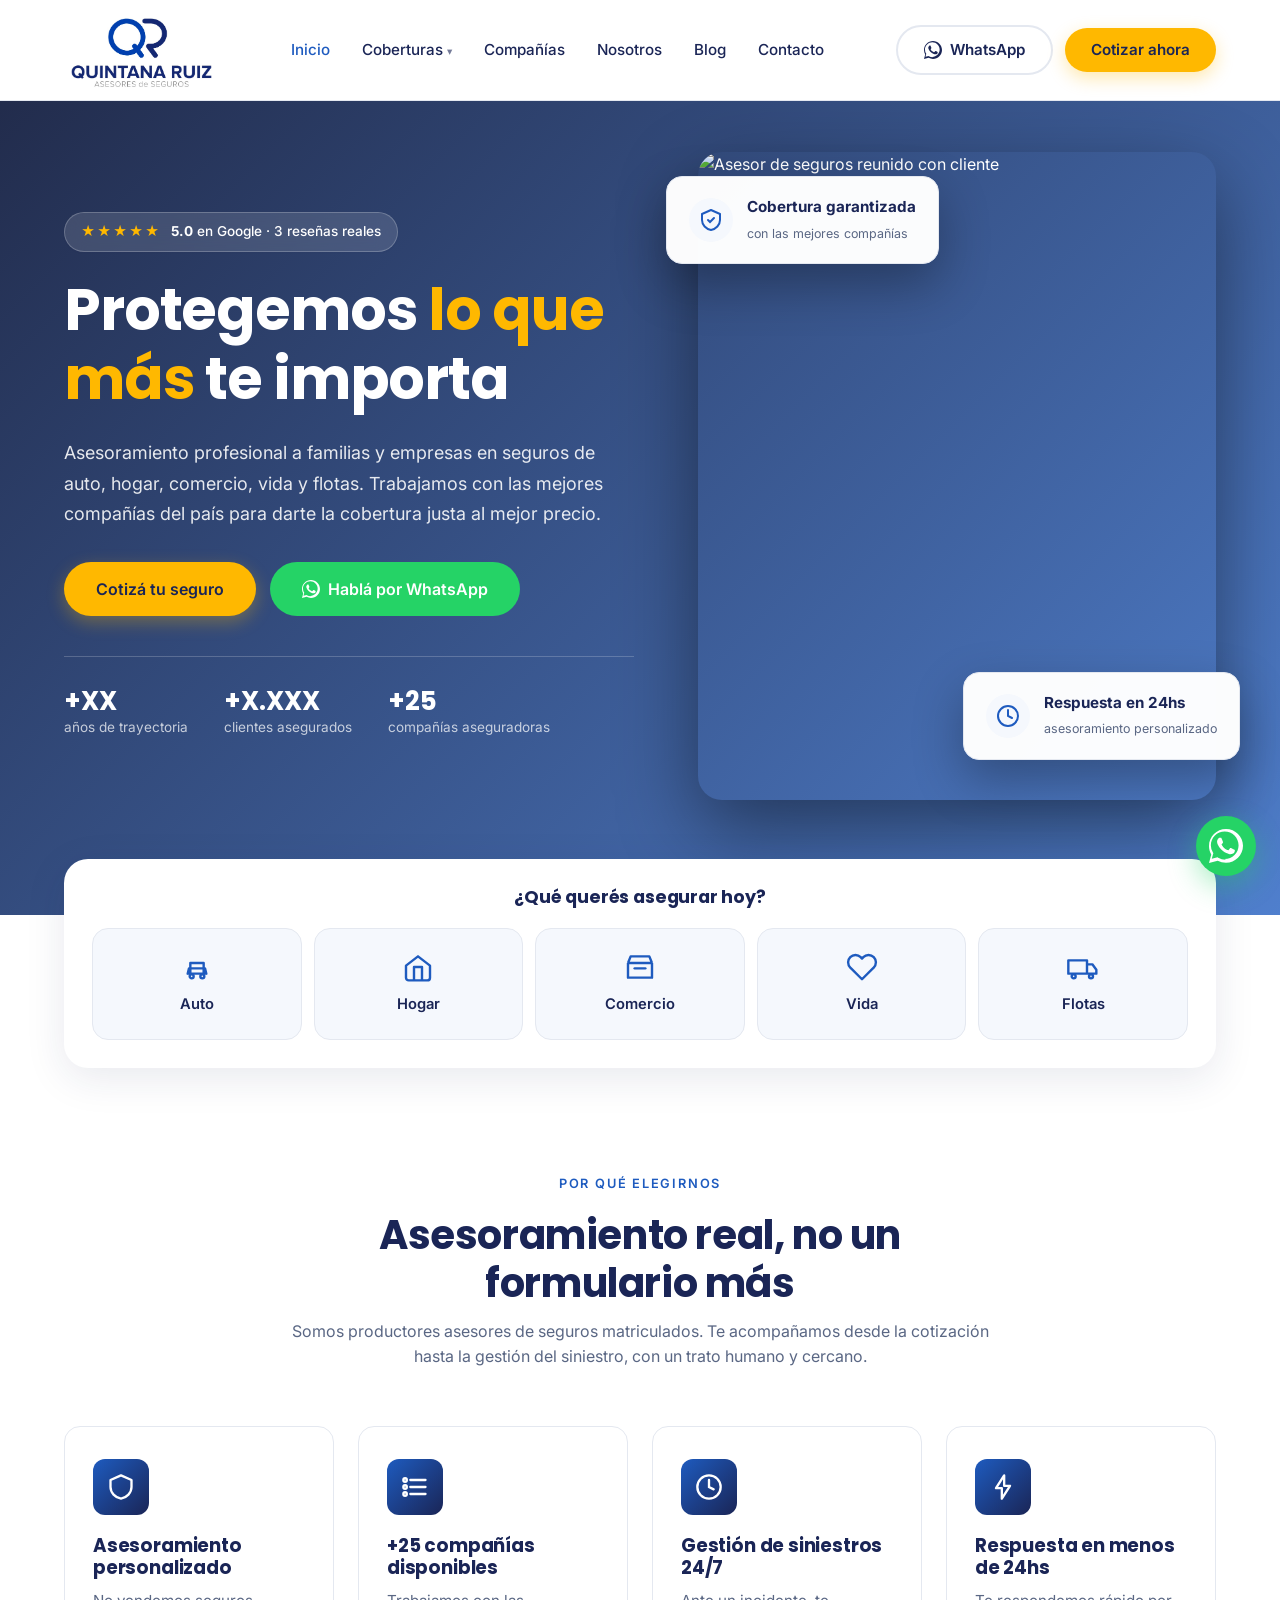
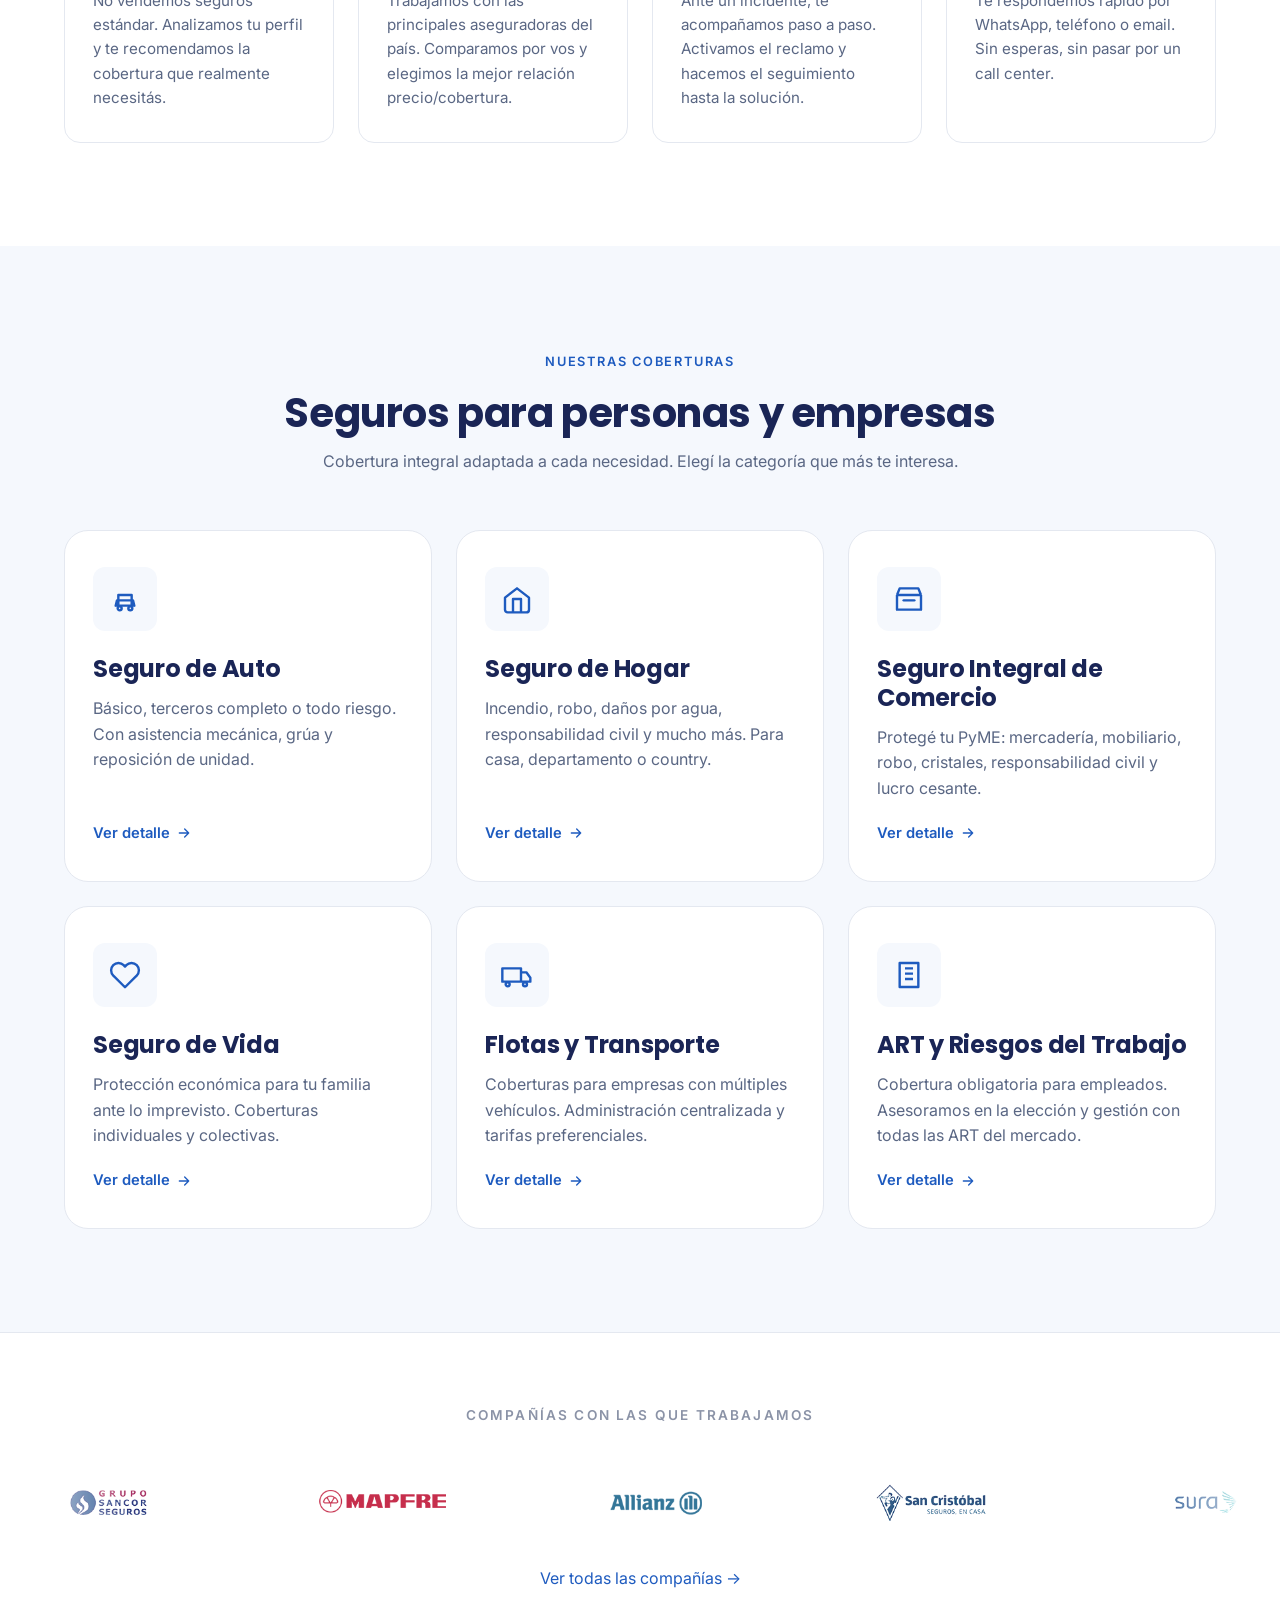
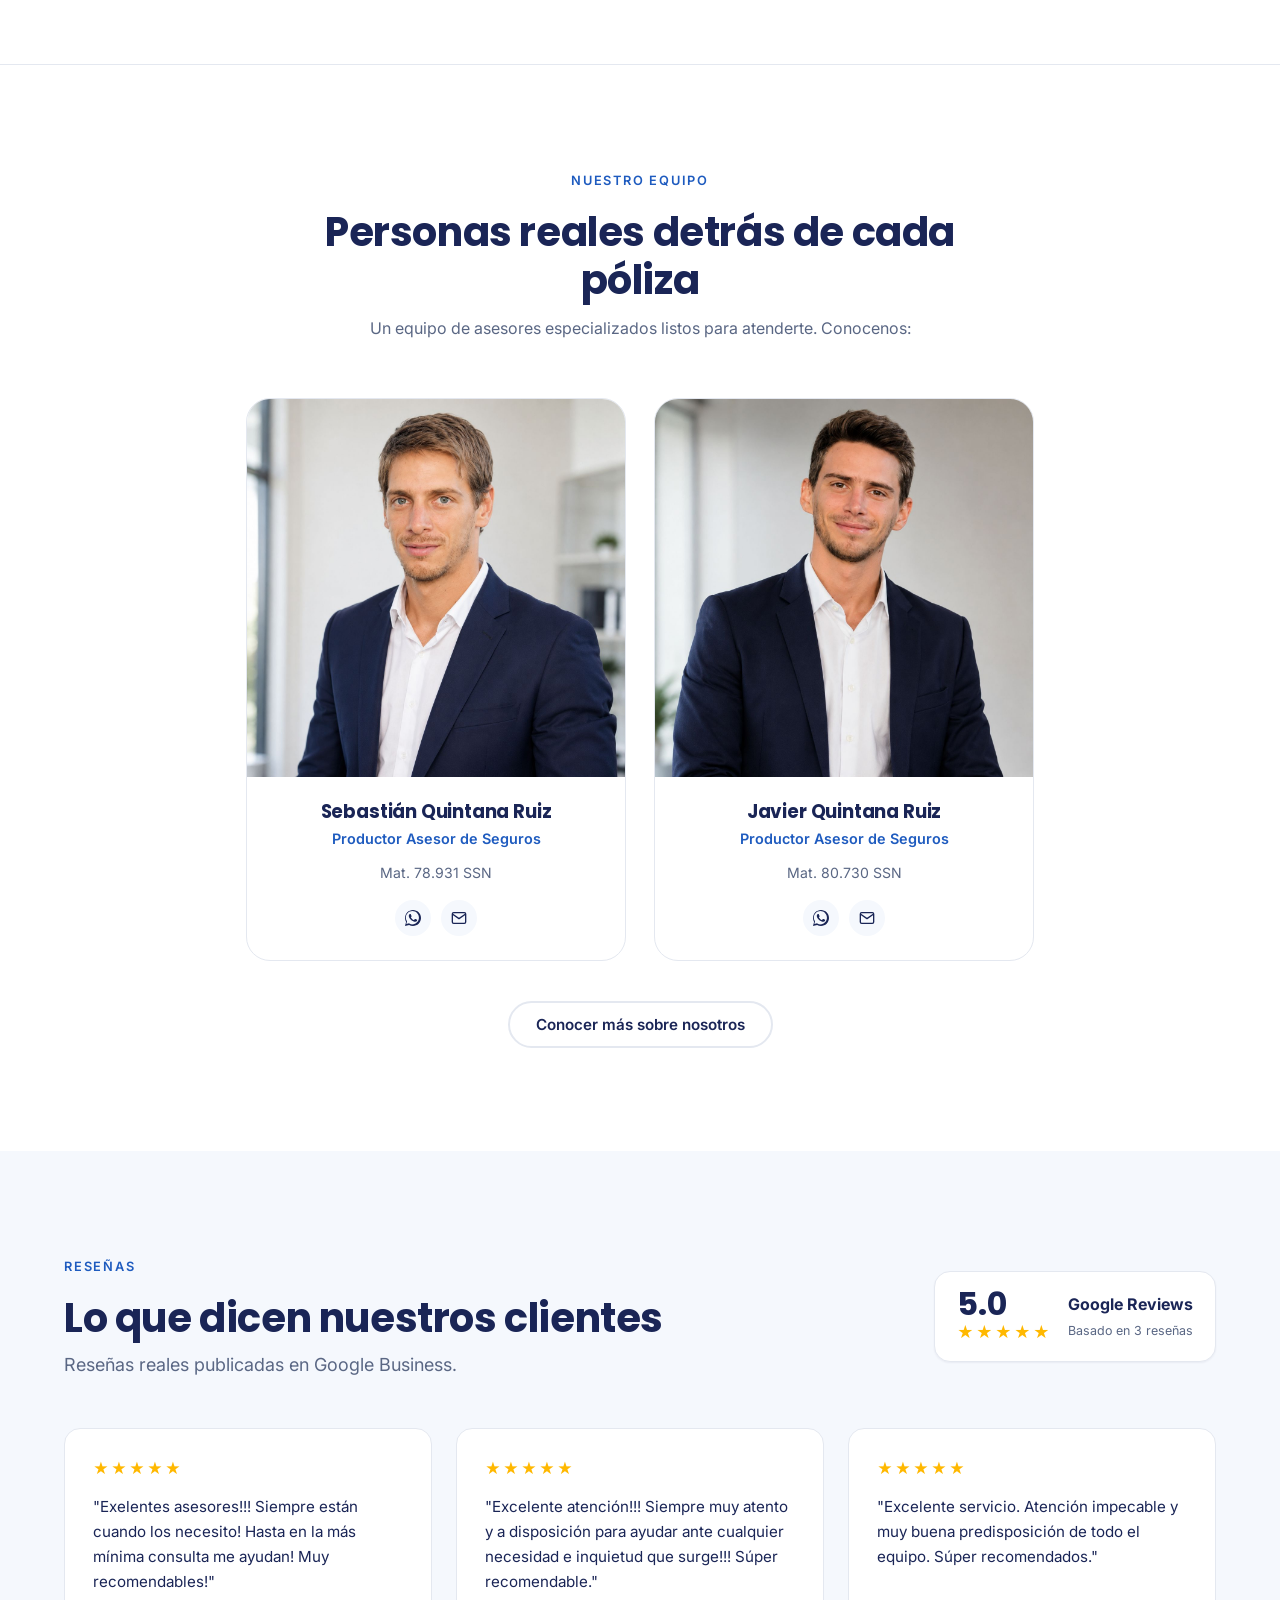
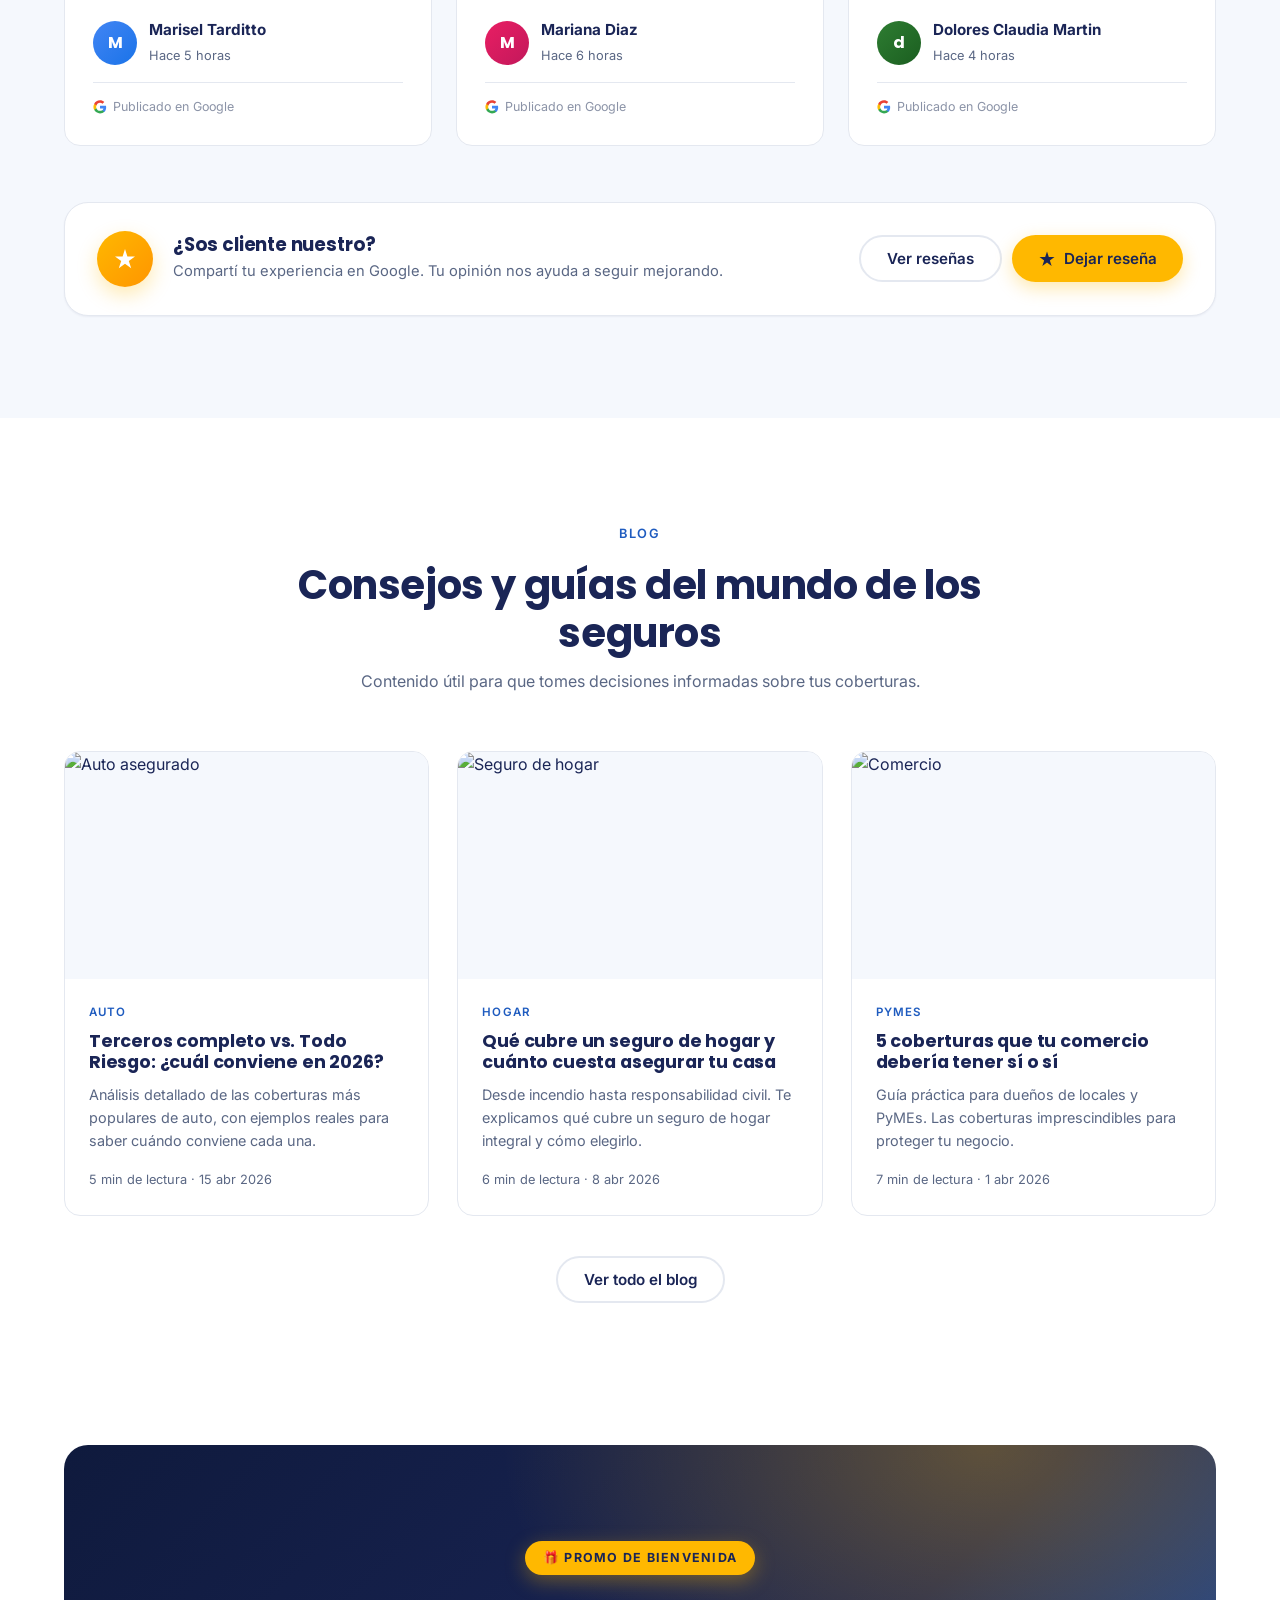
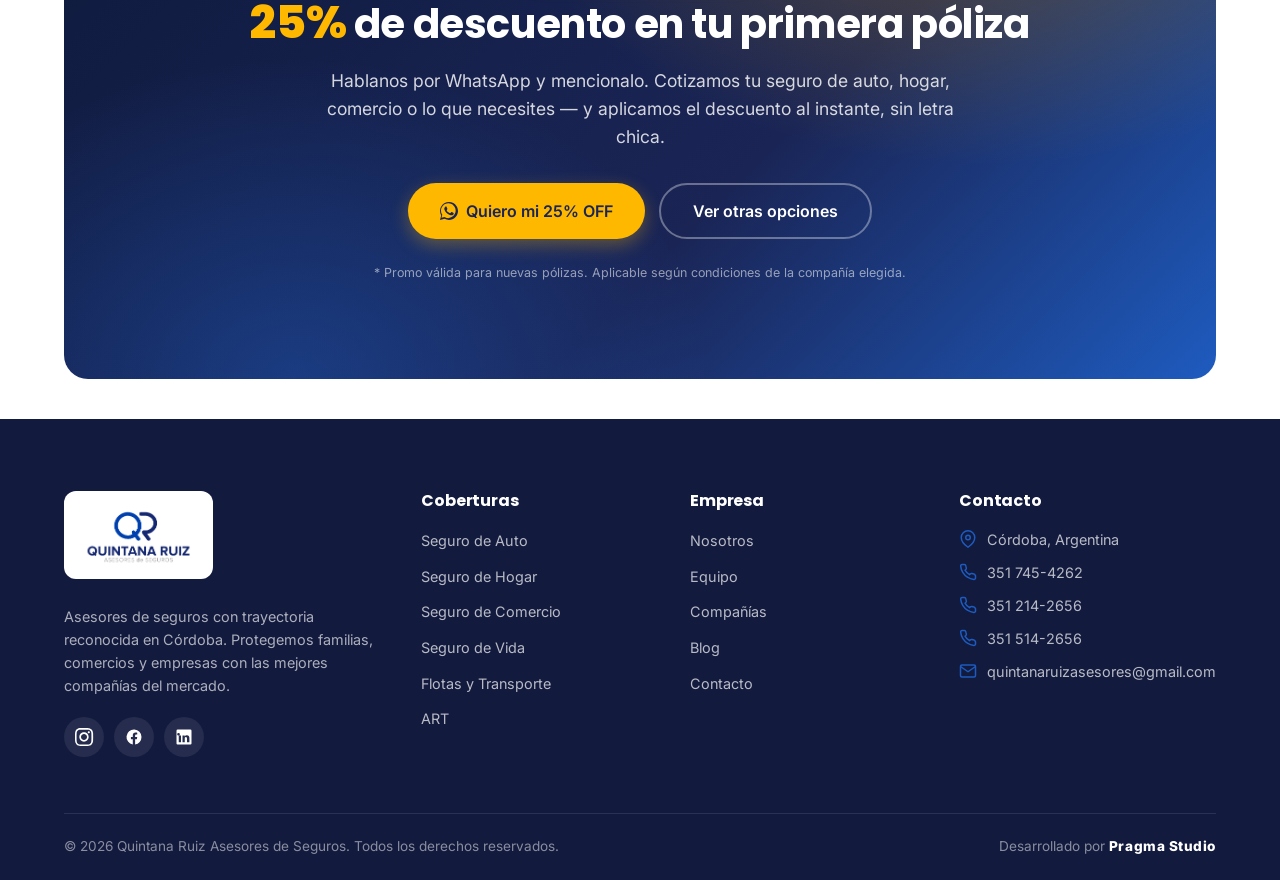
==== commit d375a4e1: "Footer: removidos Política/Términos. Pragma Studio en blanco bold" ====
--- a/index.html
+++ b/index.html
@@ -546,7 +546,7 @@
 
       <div class="footer-bottom">
         <div>© <span data-year></span> Quintana Ruiz Asesores de Seguros. Todos los derechos reservados.</div>
-        <div>Desarrollado por <a href="https://pragmastudio.com.ar/" target="_blank" rel="noopener" class="credit-link">Pragma Studio</a> · <a href="#">Política de privacidad</a> · <a href="#">Términos y condiciones</a></div>
+        <div>Desarrollado por <a href="https://pragmastudio.com.ar/" target="_blank" rel="noopener" class="credit-link">Pragma Studio</a></div>
       </div>
     </div>
   </footer>
--- a/assets/css/style.css
+++ b/assets/css/style.css
@@ -822,10 +822,11 @@
 .footer-bottom a { color: rgba(255,255,255,0.7); transition: color 0.2s; }
 .footer-bottom a:hover { color: #fff; }
 .footer-bottom .credit-link {
-  color: #FFB800;
-  font-weight: 600;
-}
-.footer-bottom .credit-link:hover { color: #FFD24D; text-decoration: underline; }
+  color: #ffffff;
+  font-weight: 800;
+  letter-spacing: 0.04em;
+}
+.footer-bottom .credit-link:hover { color: #ffffff; text-decoration: underline; }
 
 /* ---------- Page Headers (interior pages) ---------- */
 .page-header {
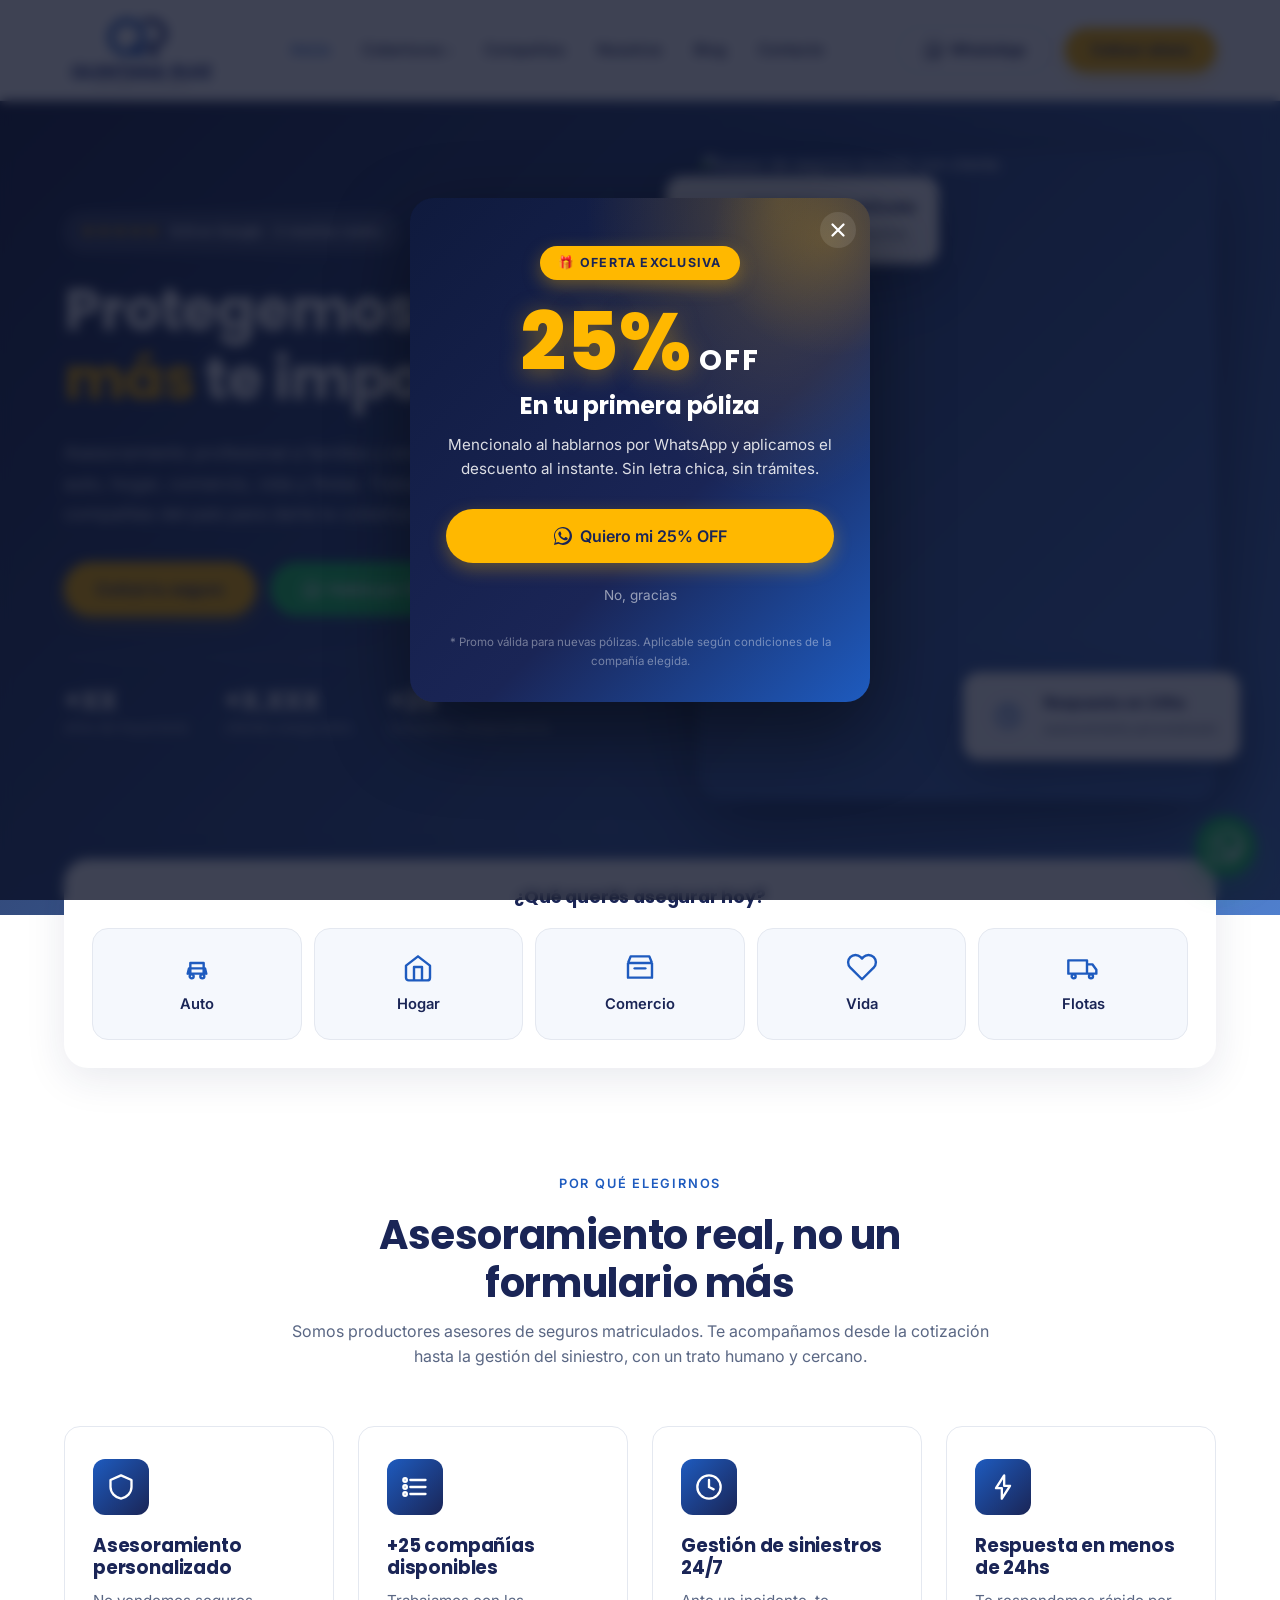
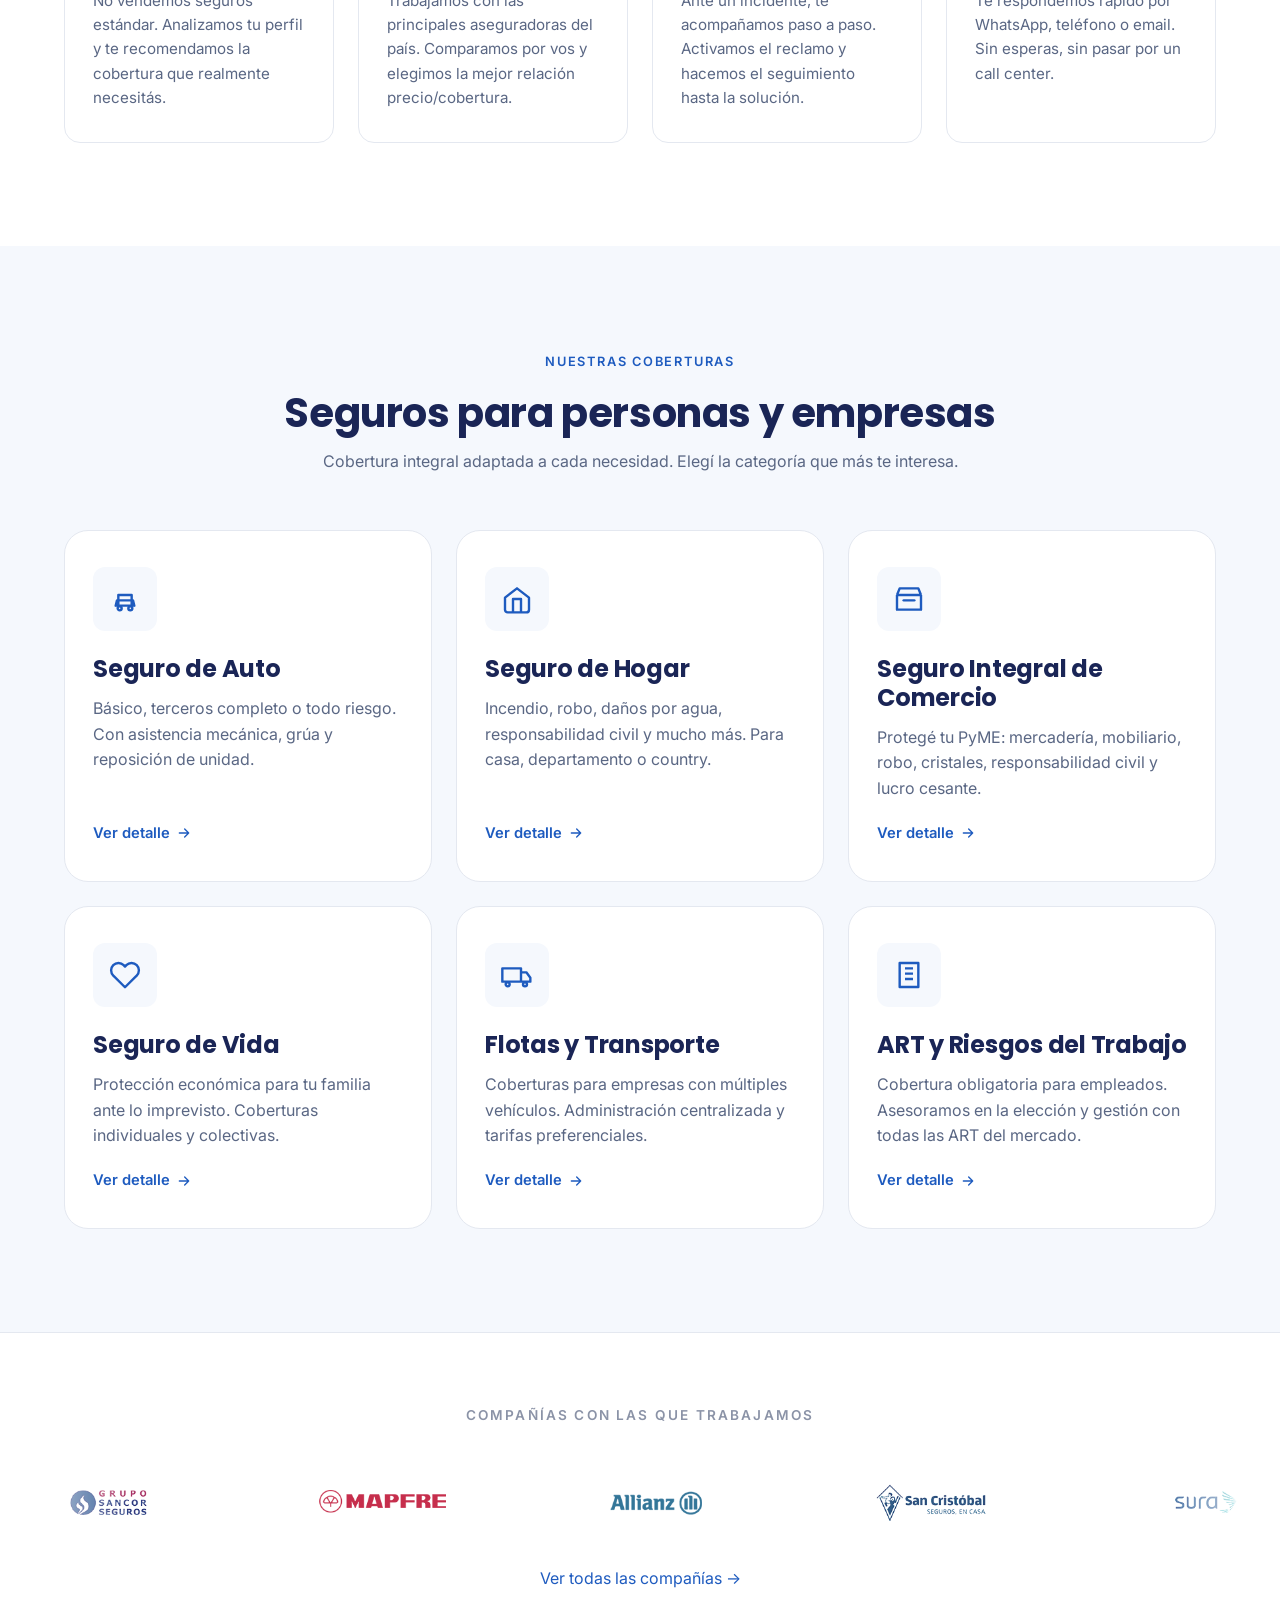
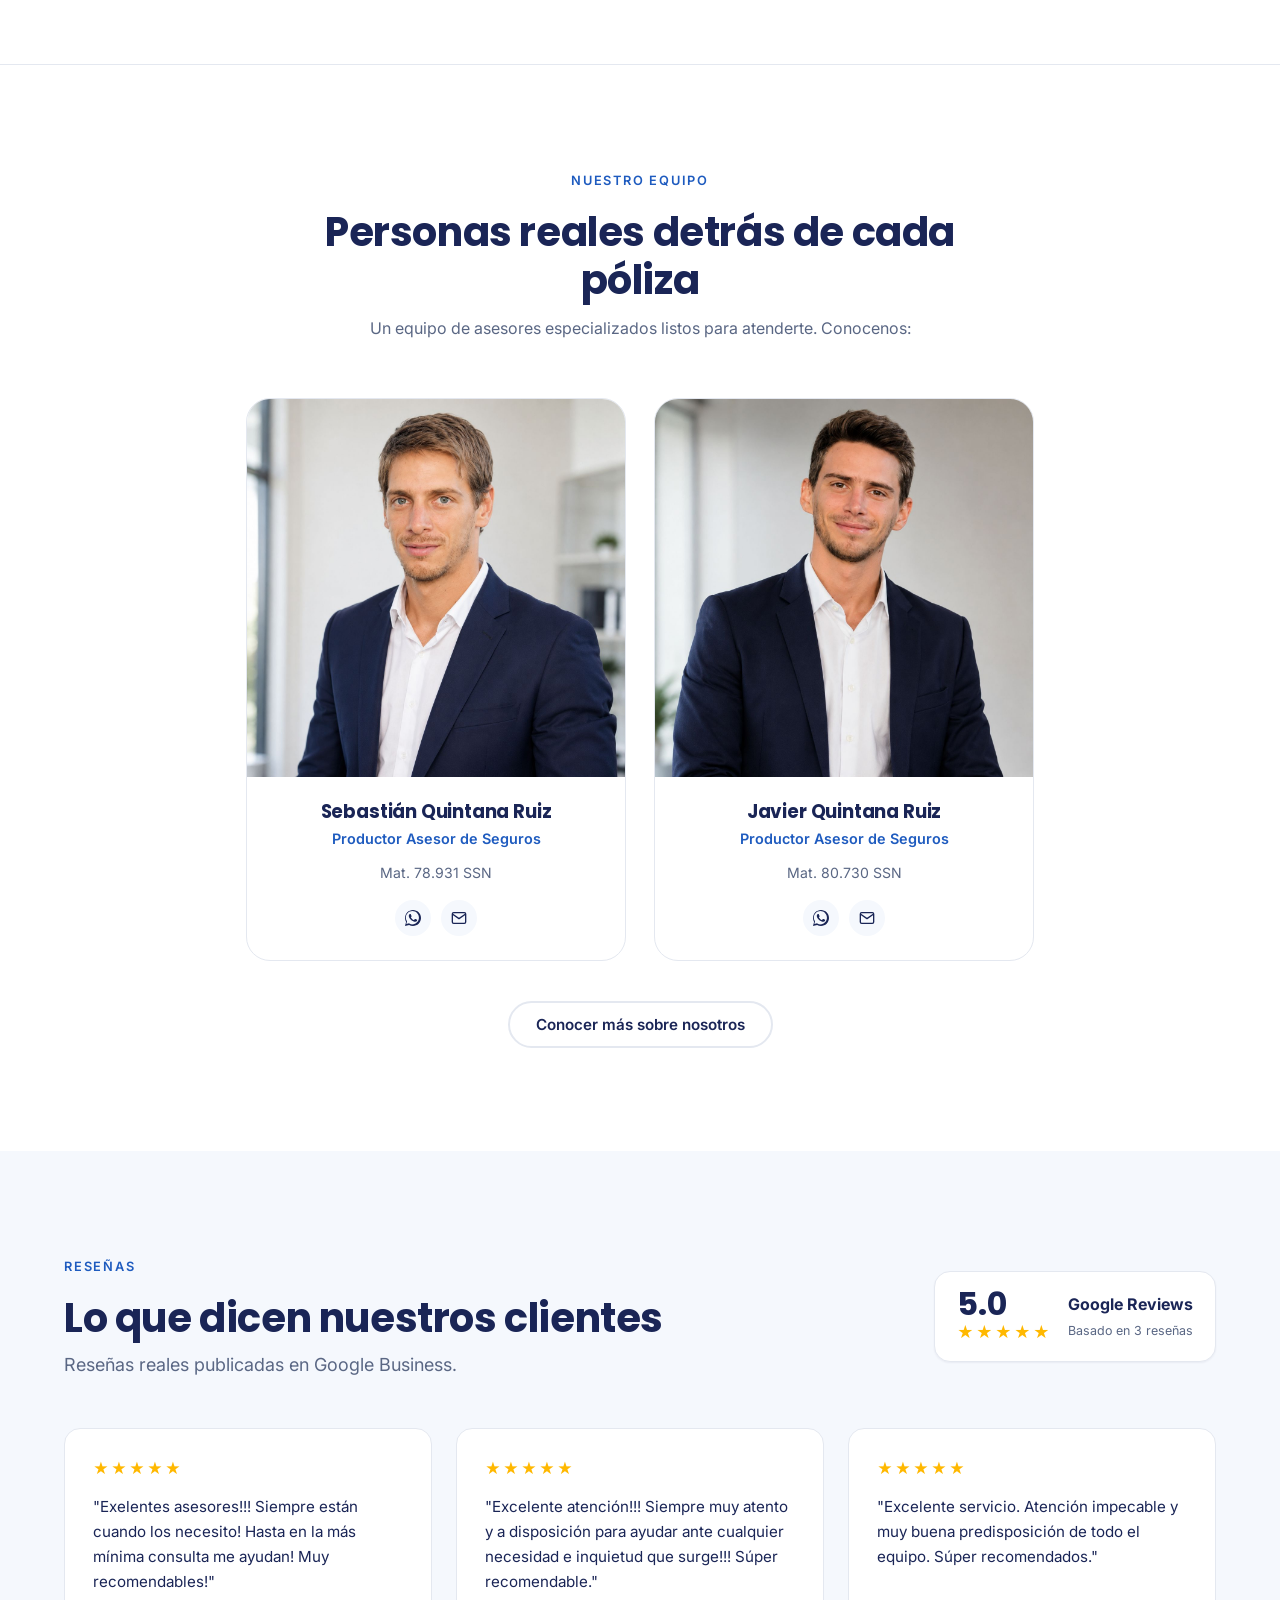
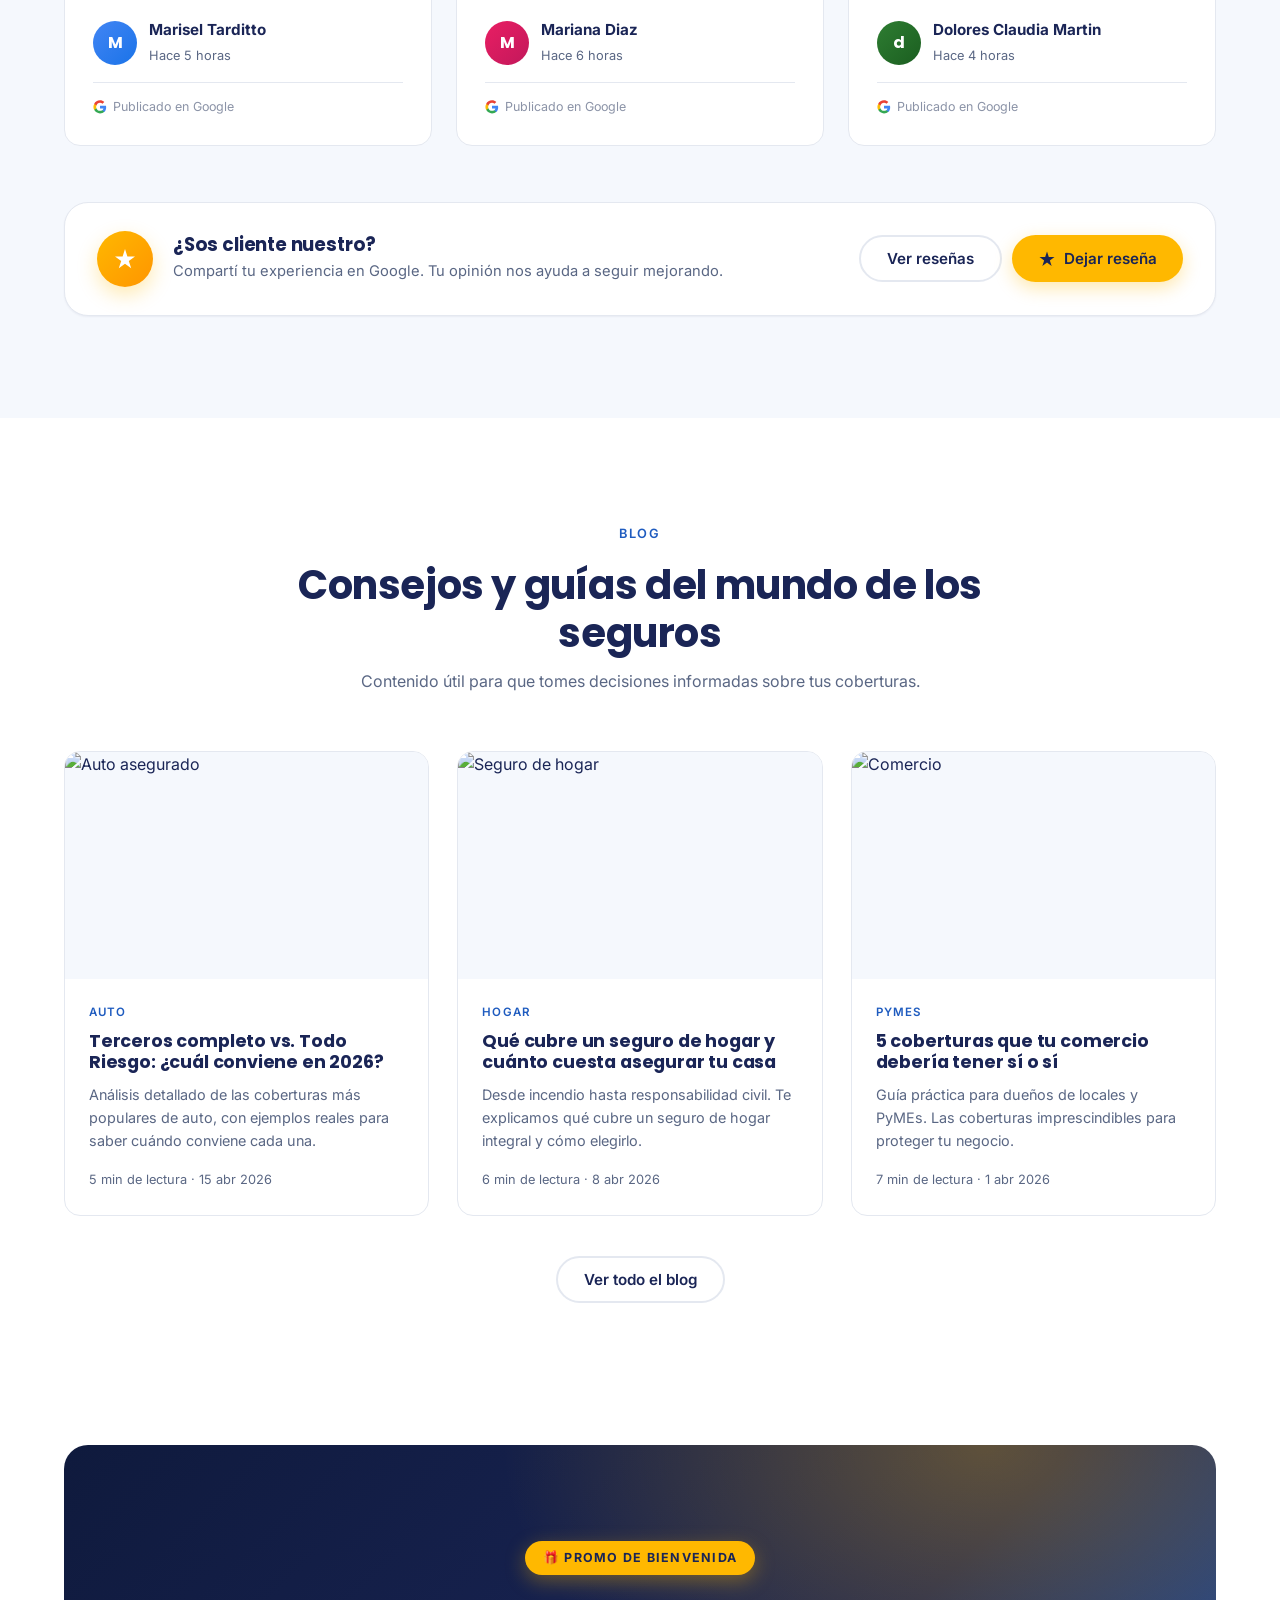
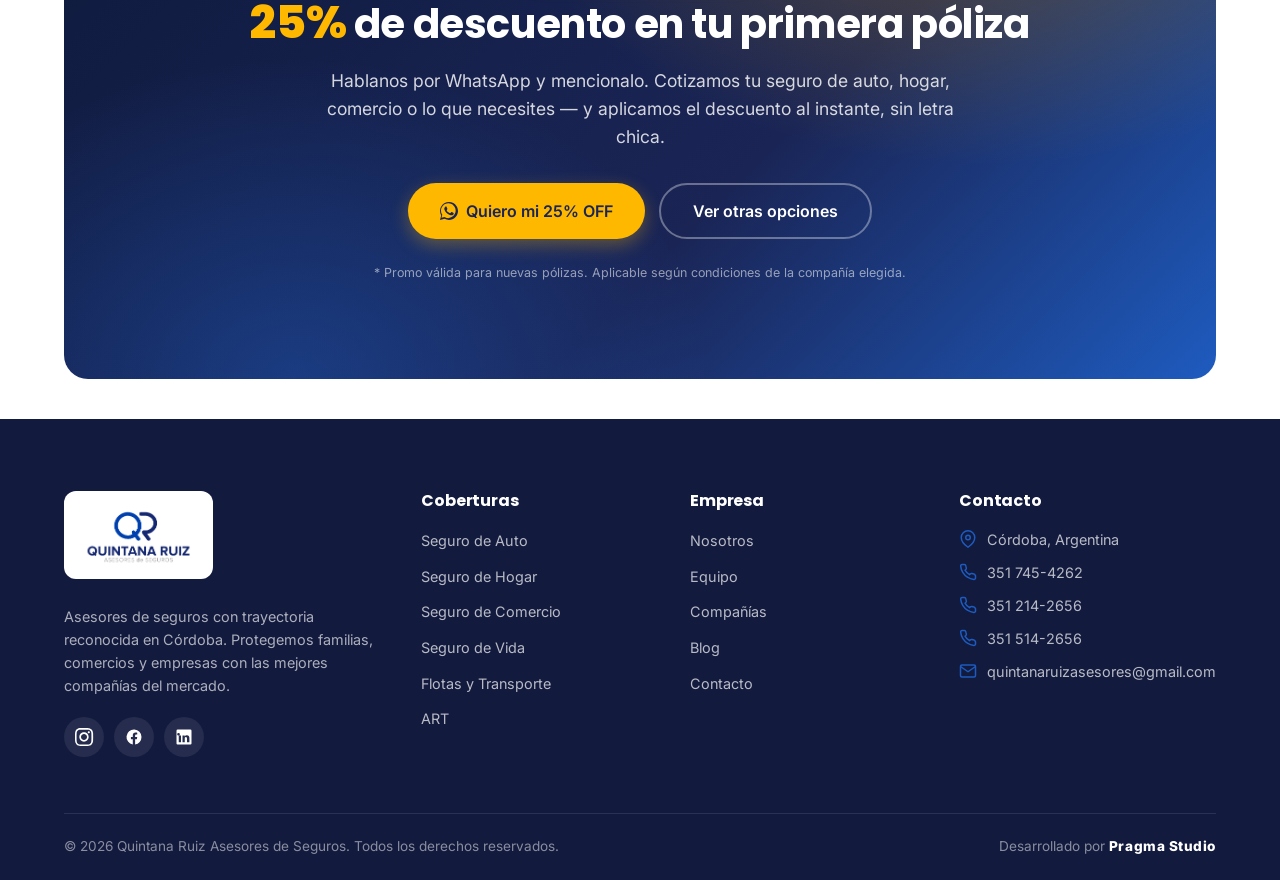
==== commit 352666fa: "Popup promo 25% OFF al ingresar al home - Modal centered con overlay azul + blur backdrop - Aparece " ====
--- a/index.html
+++ b/index.html
@@ -556,6 +556,29 @@
     <svg xmlns="http://www.w3.org/2000/svg" viewBox="0 0 32 32" width="32" height="32" fill="currentColor" aria-hidden="true"><path d="M16.003 0C7.171 0 0 7.17 0 16.003c0 2.82.738 5.578 2.146 8.017L0 32l8.182-2.147a15.93 15.93 0 0 0 7.821 1.995C24.83 31.848 32 24.68 32 15.85 32 7.17 24.83 0 16.003 0zm0 29.013a13.01 13.01 0 0 1-7.386-2.027l-.529-.313-5.485 1.438 1.464-5.349-.345-.551a13.02 13.02 0 0 1-1.989-6.92c0-7.198 5.858-13.055 13.058-13.055 7.199 0 13.055 5.857 13.055 13.055s-5.856 13.055-13.055 13.055zm7.492-9.787c-.412-.206-2.437-1.202-2.814-1.339-.378-.138-.653-.206-.928.207-.275.412-1.066 1.339-1.307 1.614-.241.275-.481.309-.894.103-.412-.206-1.74-.641-3.315-2.045-1.225-1.093-2.052-2.443-2.293-2.856-.241-.412-.026-.635.18-.841.185-.184.412-.48.618-.72.206-.241.275-.412.412-.688.137-.275.069-.515-.034-.72-.103-.207-.928-2.238-1.272-3.064-.335-.806-.675-.697-.928-.71l-.79-.014c-.275 0-.721.103-1.099.515-.378.412-1.443 1.41-1.443 3.439 0 2.029 1.478 3.99 1.684 4.265.206.275 2.907 4.438 7.042 6.224.984.425 1.751.679 2.349.868.987.314 1.885.269 2.594.163.792-.118 2.437-.996 2.78-1.958.343-.962.343-1.786.241-1.958-.103-.172-.378-.275-.79-.481z"/></svg>
   </a>
 
+  <!-- Promo Modal — 25% OFF -->
+  <div id="promo-modal" class="promo-modal" hidden aria-hidden="true" role="dialog" aria-labelledby="promo-modal-title">
+    <div class="promo-modal-overlay"></div>
+    <div class="promo-modal-content">
+      <button type="button" class="promo-modal-close" aria-label="Cerrar promoción">
+        <svg xmlns="http://www.w3.org/2000/svg" viewBox="0 0 24 24" width="22" height="22" fill="none" stroke="currentColor" stroke-width="2.5" stroke-linecap="round"><path d="M6 6l12 12M6 18L18 6"/></svg>
+      </button>
+      <span class="promo-modal-badge">🎁 Oferta exclusiva</span>
+      <div class="promo-modal-discount">
+        <span class="discount-num-big">25%</span>
+        <span class="discount-off">OFF</span>
+      </div>
+      <h3 id="promo-modal-title">En tu primera póliza</h3>
+      <p>Mencionalo al hablarnos por WhatsApp y aplicamos el descuento al instante. Sin letra chica, sin trámites.</p>
+      <a href="https://wa.me/5493517454262?text=Hola!%20Vi%20la%20promo%20en%20la%20web%20y%20quiero%20mi%2025%25%20de%20descuento%20en%20mi%20primera%20p%C3%B3liza." class="btn btn-primary btn-lg promo-modal-cta" target="_blank" rel="noopener">
+        <svg xmlns="http://www.w3.org/2000/svg" viewBox="0 0 32 32" width="20" height="20" fill="currentColor" aria-hidden="true"><path d="M16.003 0C7.171 0 0 7.17 0 16.003c0 2.82.738 5.578 2.146 8.017L0 32l8.182-2.147a15.93 15.93 0 0 0 7.821 1.995C24.83 31.848 32 24.68 32 15.85 32 7.17 24.83 0 16.003 0zm0 29.013a13.01 13.01 0 0 1-7.386-2.027l-.529-.313-5.485 1.438 1.464-5.349-.345-.551a13.02 13.02 0 0 1-1.989-6.92c0-7.198 5.858-13.055 13.058-13.055 7.199 0 13.055 5.857 13.055 13.055s-5.856 13.055-13.055 13.055zm7.492-9.787c-.412-.206-2.437-1.202-2.814-1.339-.378-.138-.653-.206-.928.207-.275.412-1.066 1.339-1.307 1.614-.241.275-.481.309-.894.103-.412-.206-1.74-.641-3.315-2.045-1.225-1.093-2.052-2.443-2.293-2.856-.241-.412-.026-.635.18-.841.185-.184.412-.48.618-.72.206-.241.275-.412.412-.688.137-.275.069-.515-.034-.72-.103-.207-.928-2.238-1.272-3.064-.335-.806-.675-.697-.928-.71l-.79-.014c-.275 0-.721.103-1.099.515-.378.412-1.443 1.41-1.443 3.439 0 2.029 1.478 3.99 1.684 4.265.206.275 2.907 4.438 7.042 6.224.984.425 1.751.679 2.349.868.987.314 1.885.269 2.594.163.792-.118 2.437-.996 2.78-1.958.343-.962.343-1.786.241-1.958-.103-.172-.378-.275-.79-.481z"/></svg>
+        Quiero mi 25% OFF
+      </a>
+      <button type="button" class="promo-modal-dismiss">No, gracias</button>
+      <p class="promo-modal-fineprint">* Promo válida para nuevas pólizas. Aplicable según condiciones de la compañía elegida.</p>
+    </div>
+  </div>
+
   <script src="assets/js/main.js" defer></script>
 </body>
 </html>
--- a/assets/css/style.css
+++ b/assets/css/style.css
@@ -750,6 +750,149 @@
 .form-field textarea { min-height: 120px; resize: vertical; }
 .form-consent { font-size: 0.85rem; color: var(--color-text-muted); display: flex; gap: 10px; align-items: flex-start; margin: 10px 0 20px; }
 .form-submit { width: 100%; padding: 16px; font-size: 1rem; }
+
+/* ---------- Promo Modal ---------- */
+.promo-modal {
+  position: fixed;
+  inset: 0;
+  z-index: 1000;
+  display: flex;
+  align-items: center;
+  justify-content: center;
+  padding: 20px;
+  animation: promo-fade 0.3s ease;
+}
+.promo-modal[hidden] { display: none !important; }
+.promo-modal-overlay {
+  position: absolute;
+  inset: 0;
+  background: rgba(8, 14, 35, 0.78);
+  backdrop-filter: blur(6px);
+  -webkit-backdrop-filter: blur(6px);
+}
+.promo-modal-content {
+  position: relative;
+  z-index: 1;
+  max-width: 460px;
+  width: 100%;
+  background:
+    radial-gradient(70% 100% at 80% 0%, rgba(255, 184, 0, 0.22), transparent 60%),
+    linear-gradient(135deg, #0F1A3D 0%, #1A2556 60%, #1E5BBF 100%);
+  color: #fff;
+  border-radius: 24px;
+  padding: 48px 36px 32px;
+  text-align: center;
+  box-shadow: 0 30px 80px rgba(0, 0, 0, 0.45);
+  animation: promo-bounce 0.5s cubic-bezier(0.34, 1.56, 0.64, 1);
+  overflow: hidden;
+}
+.promo-modal-content::before {
+  content: '';
+  position: absolute;
+  top: -80px; right: -80px;
+  width: 240px; height: 240px;
+  border-radius: 50%;
+  background: radial-gradient(circle, rgba(255, 184, 0, 0.20) 0%, transparent 70%);
+  pointer-events: none;
+}
+.promo-modal-close {
+  position: absolute;
+  top: 14px; right: 14px;
+  width: 36px; height: 36px;
+  border-radius: 50%;
+  background: rgba(255, 255, 255, 0.10);
+  color: #fff;
+  display: flex; align-items: center; justify-content: center;
+  cursor: pointer;
+  transition: background 0.2s;
+  z-index: 2;
+}
+.promo-modal-close:hover { background: rgba(255, 255, 255, 0.22); }
+
+.promo-modal-badge {
+  display: inline-block;
+  background: #FFB800;
+  color: #1A2556;
+  padding: 7px 18px;
+  border-radius: var(--radius-full);
+  font-size: 0.78rem;
+  font-weight: 700;
+  text-transform: uppercase;
+  letter-spacing: 0.10em;
+  margin-bottom: 24px;
+  box-shadow: 0 6px 18px rgba(255, 184, 0, 0.35);
+}
+.promo-modal-discount {
+  display: flex;
+  align-items: baseline;
+  justify-content: center;
+  gap: 8px;
+  margin-bottom: 12px;
+  line-height: 1;
+}
+.promo-modal-discount .discount-num-big {
+  font-family: var(--font-heading);
+  font-size: 5rem;
+  font-weight: 800;
+  color: #FFB800;
+  line-height: 0.95;
+  text-shadow: 0 4px 24px rgba(255, 184, 0, 0.40);
+}
+.promo-modal-discount .discount-off {
+  font-family: var(--font-heading);
+  font-size: 1.8rem;
+  font-weight: 700;
+  color: #fff;
+  letter-spacing: 0.08em;
+}
+.promo-modal-content h3 {
+  color: #fff;
+  font-size: 1.5rem;
+  margin-bottom: 12px;
+}
+.promo-modal-content p {
+  color: rgba(255, 255, 255, 0.85);
+  font-size: 0.95rem;
+  margin-bottom: 28px;
+  line-height: 1.6;
+}
+.promo-modal-cta {
+  width: 100%;
+  margin-bottom: 14px;
+}
+.promo-modal-dismiss {
+  display: block;
+  margin: 0 auto;
+  background: transparent;
+  color: rgba(255, 255, 255, 0.55);
+  font-size: 0.85rem;
+  cursor: pointer;
+  padding: 8px 16px;
+  transition: color 0.2s;
+}
+.promo-modal-dismiss:hover { color: rgba(255, 255, 255, 0.85); }
+.promo-modal-fineprint {
+  font-size: 0.72rem !important;
+  color: rgba(255, 255, 255, 0.40) !important;
+  margin: 18px 0 0 !important;
+}
+
+@keyframes promo-fade {
+  from { opacity: 0; }
+  to { opacity: 1; }
+}
+@keyframes promo-bounce {
+  from { opacity: 0; transform: scale(0.85) translateY(20px); }
+  to { opacity: 1; transform: scale(1) translateY(0); }
+}
+
+@media (max-width: 480px) {
+  .promo-modal { padding: 16px; }
+  .promo-modal-content { padding: 40px 24px 26px; }
+  .promo-modal-discount .discount-num-big { font-size: 4rem; }
+  .promo-modal-discount .discount-off { font-size: 1.5rem; }
+  .promo-modal-content h3 { font-size: 1.25rem; }
+}
 
 /* ---------- Floating WhatsApp ---------- */
 .whatsapp-float {
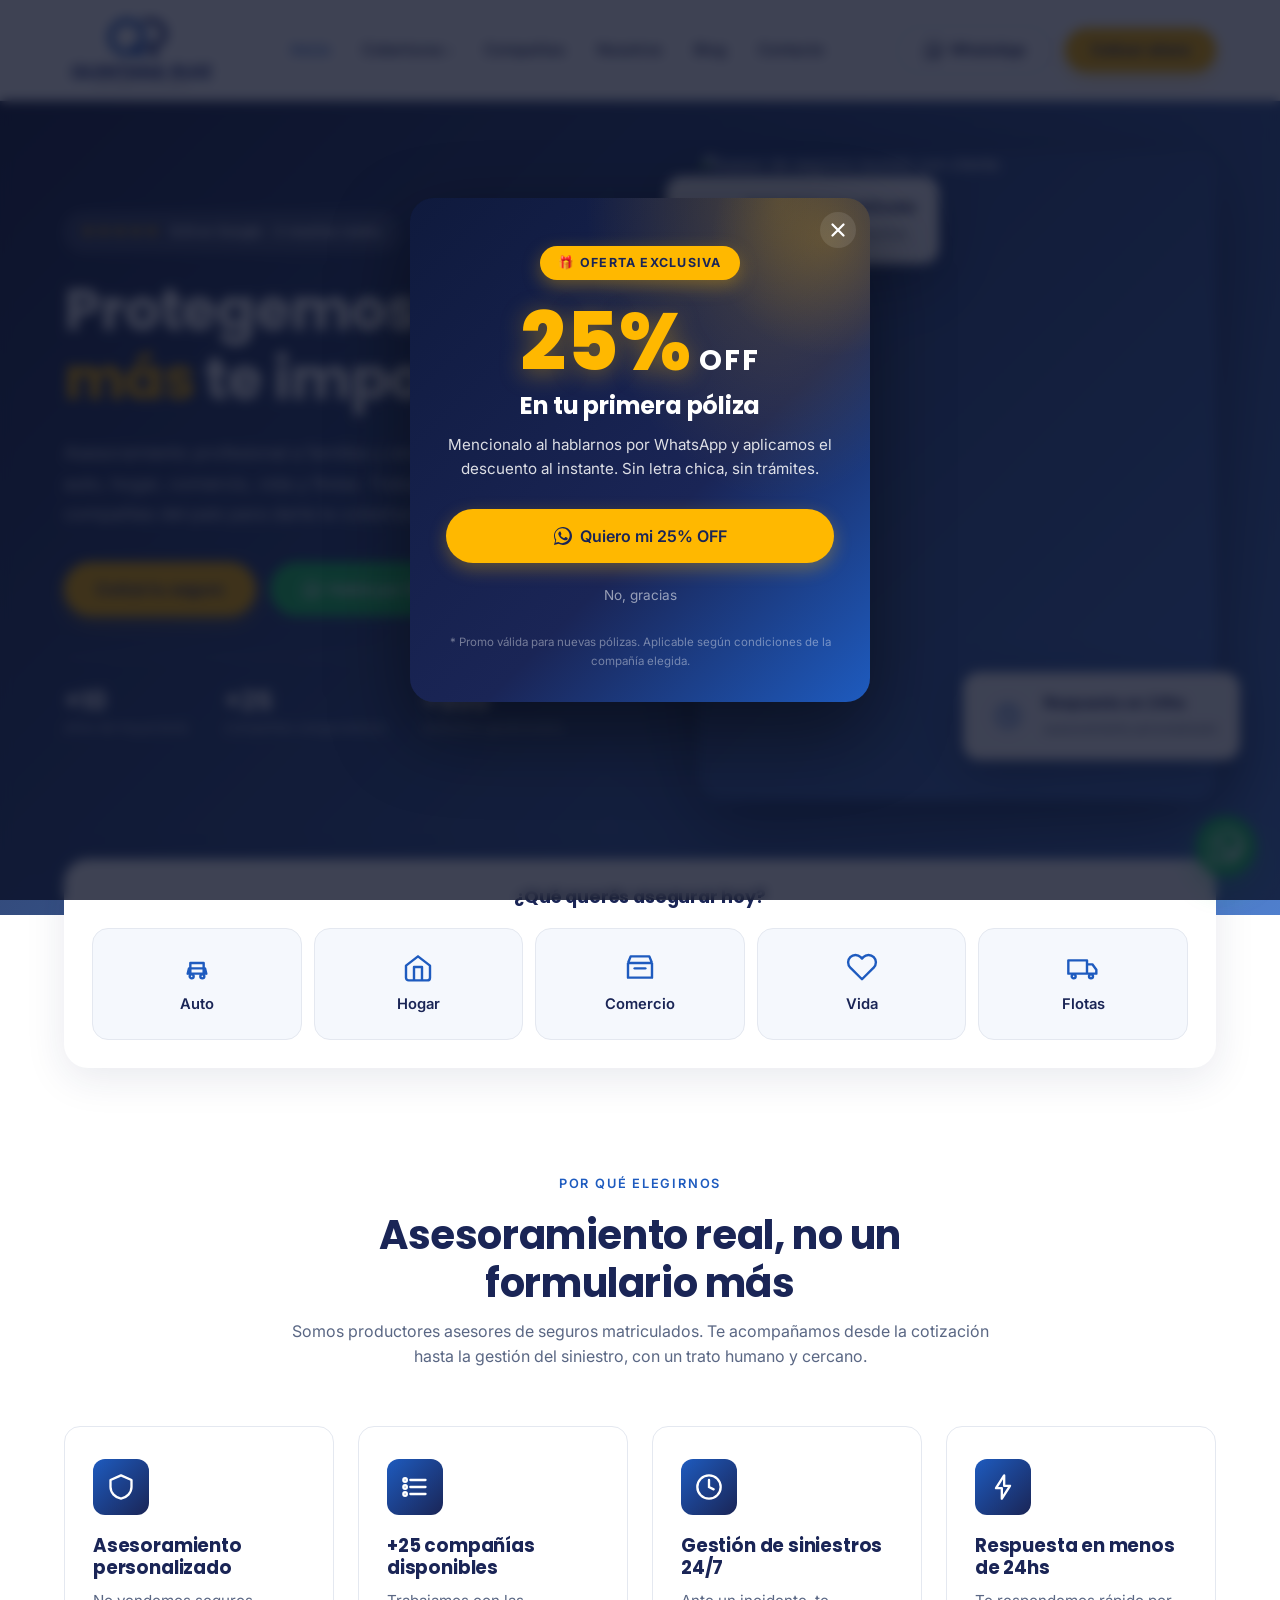
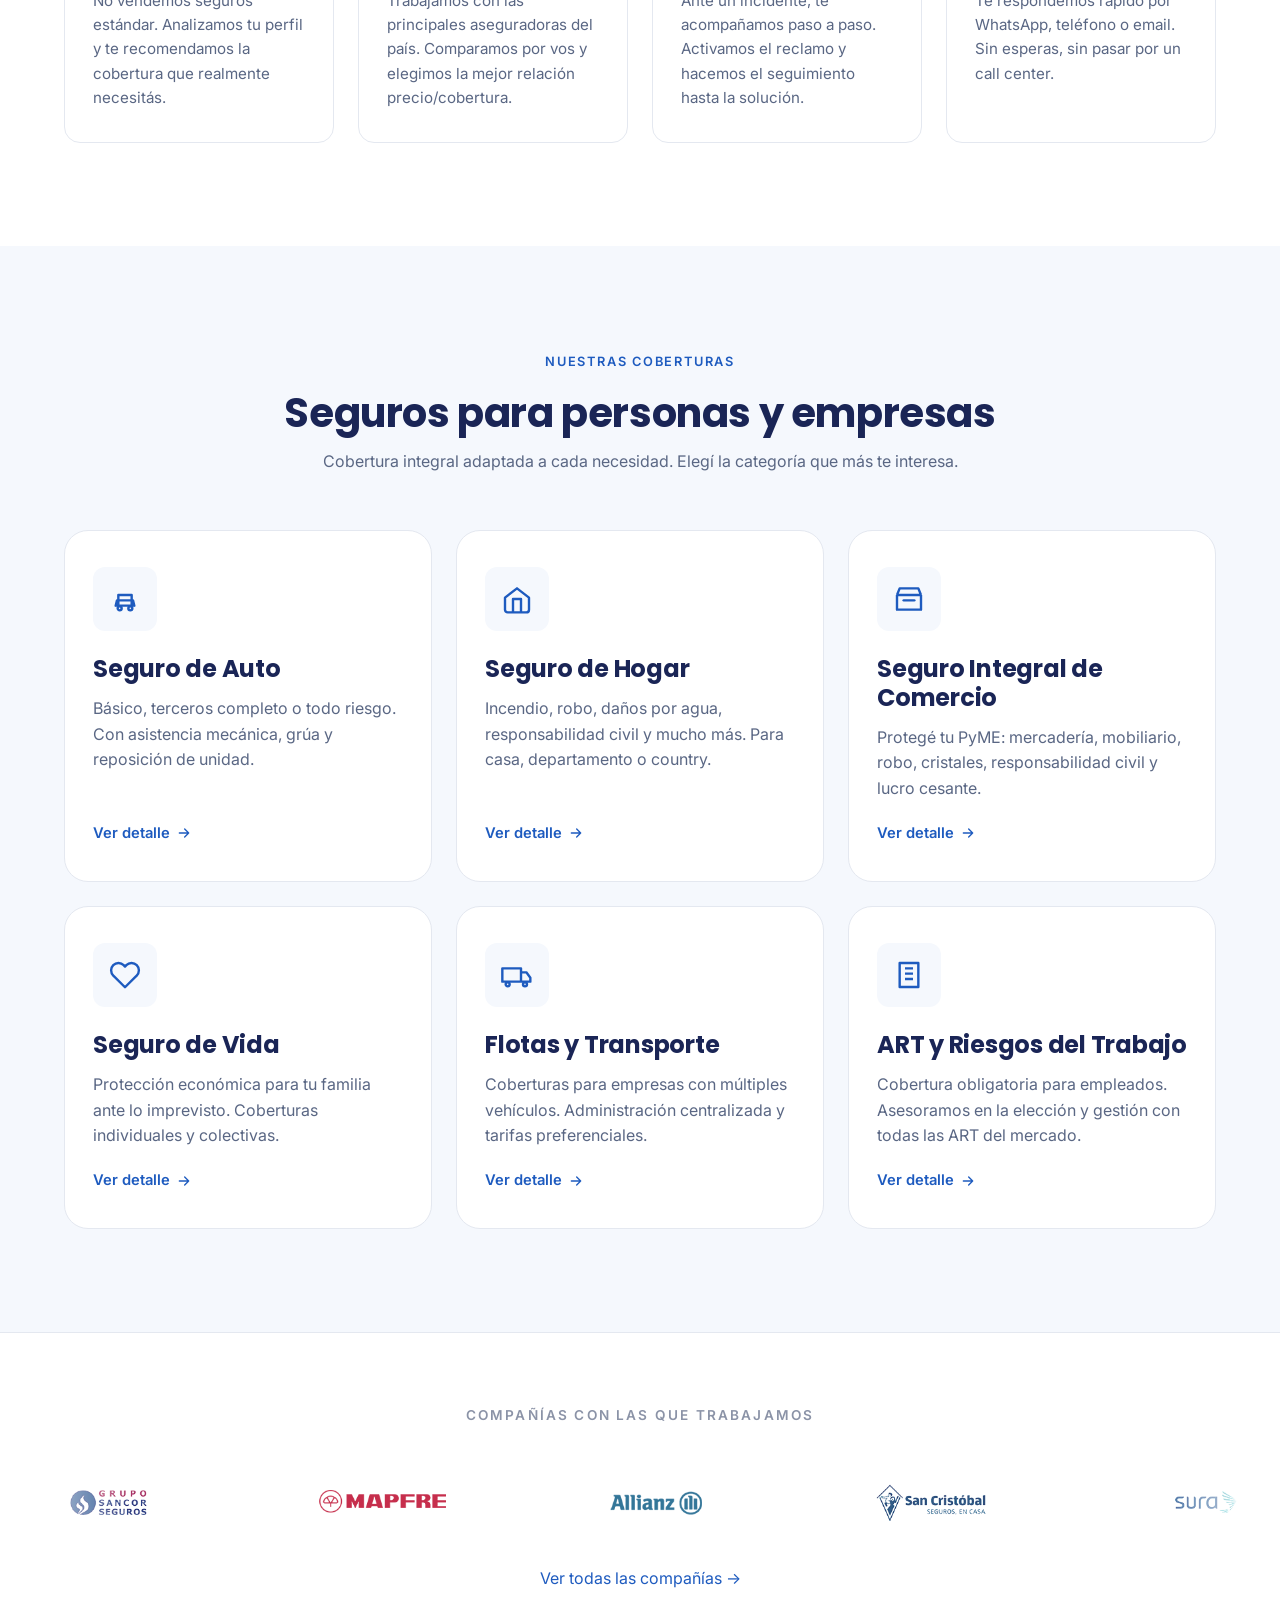
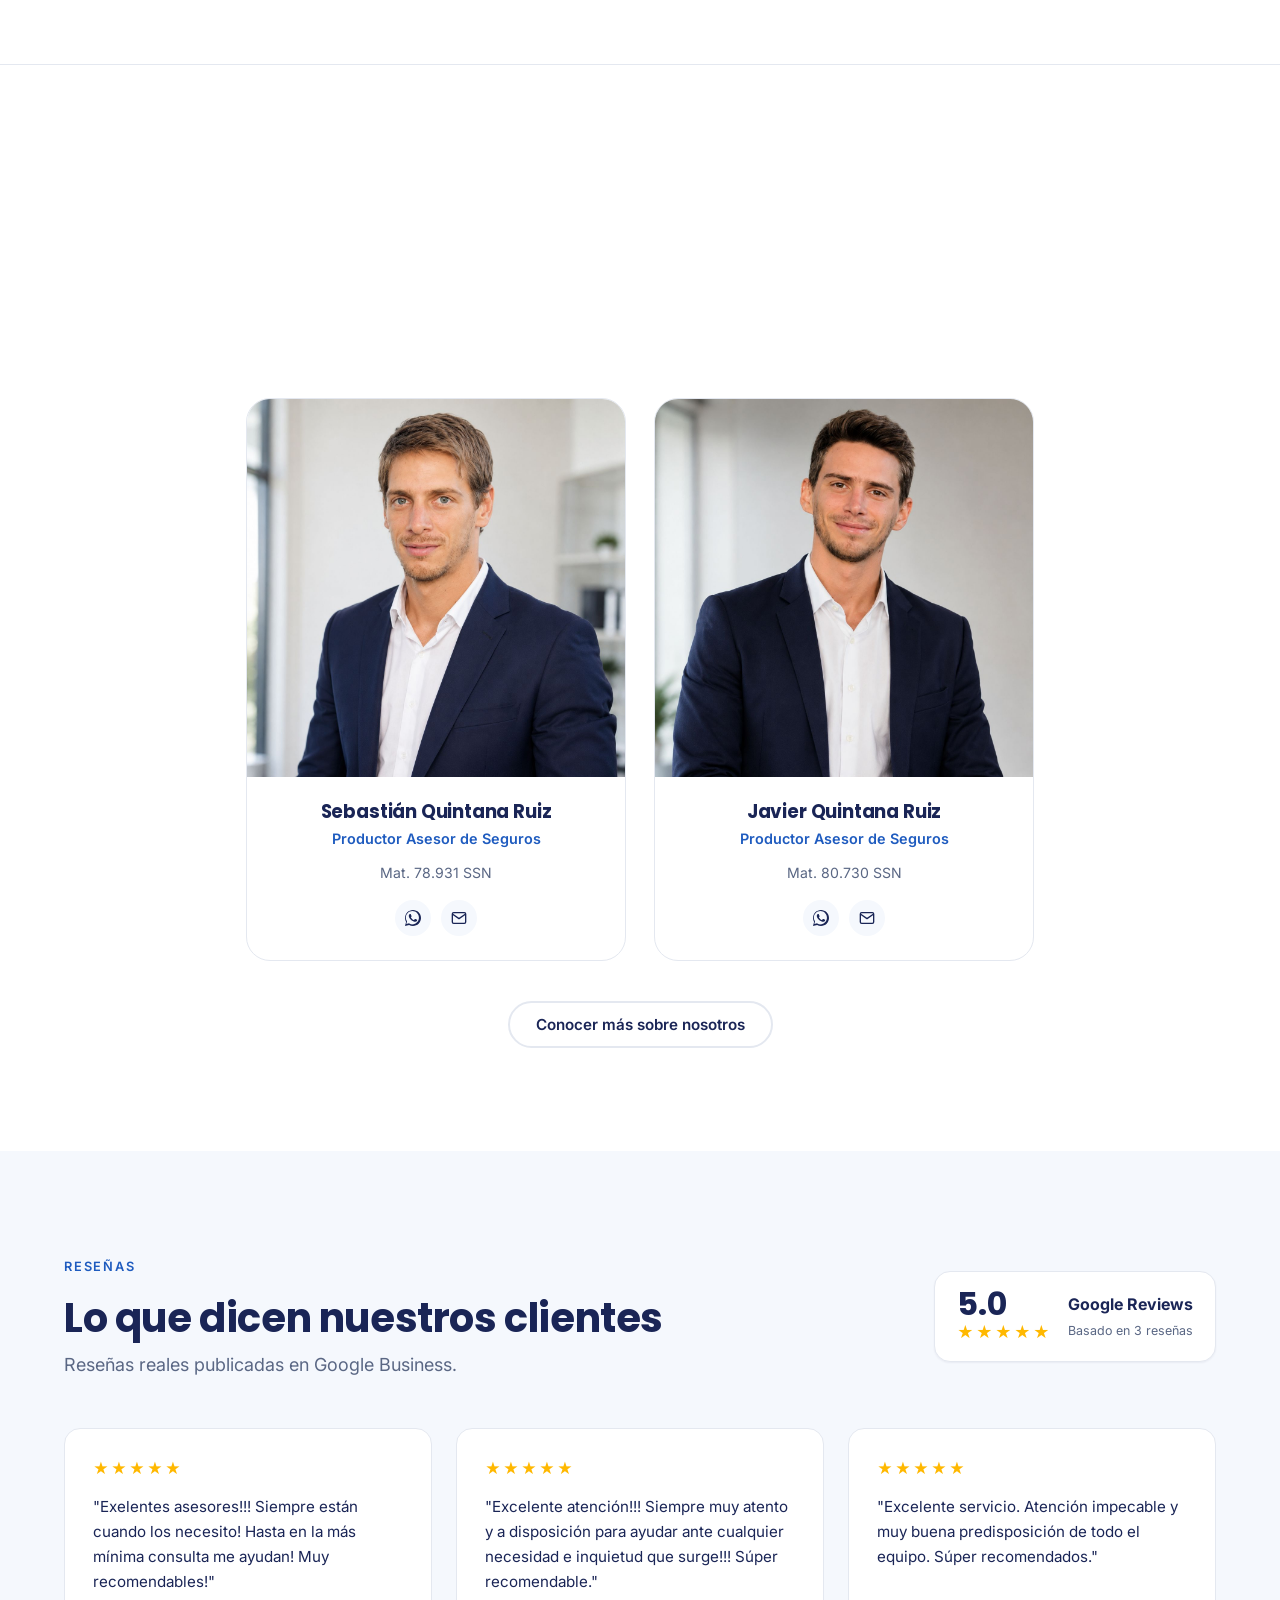
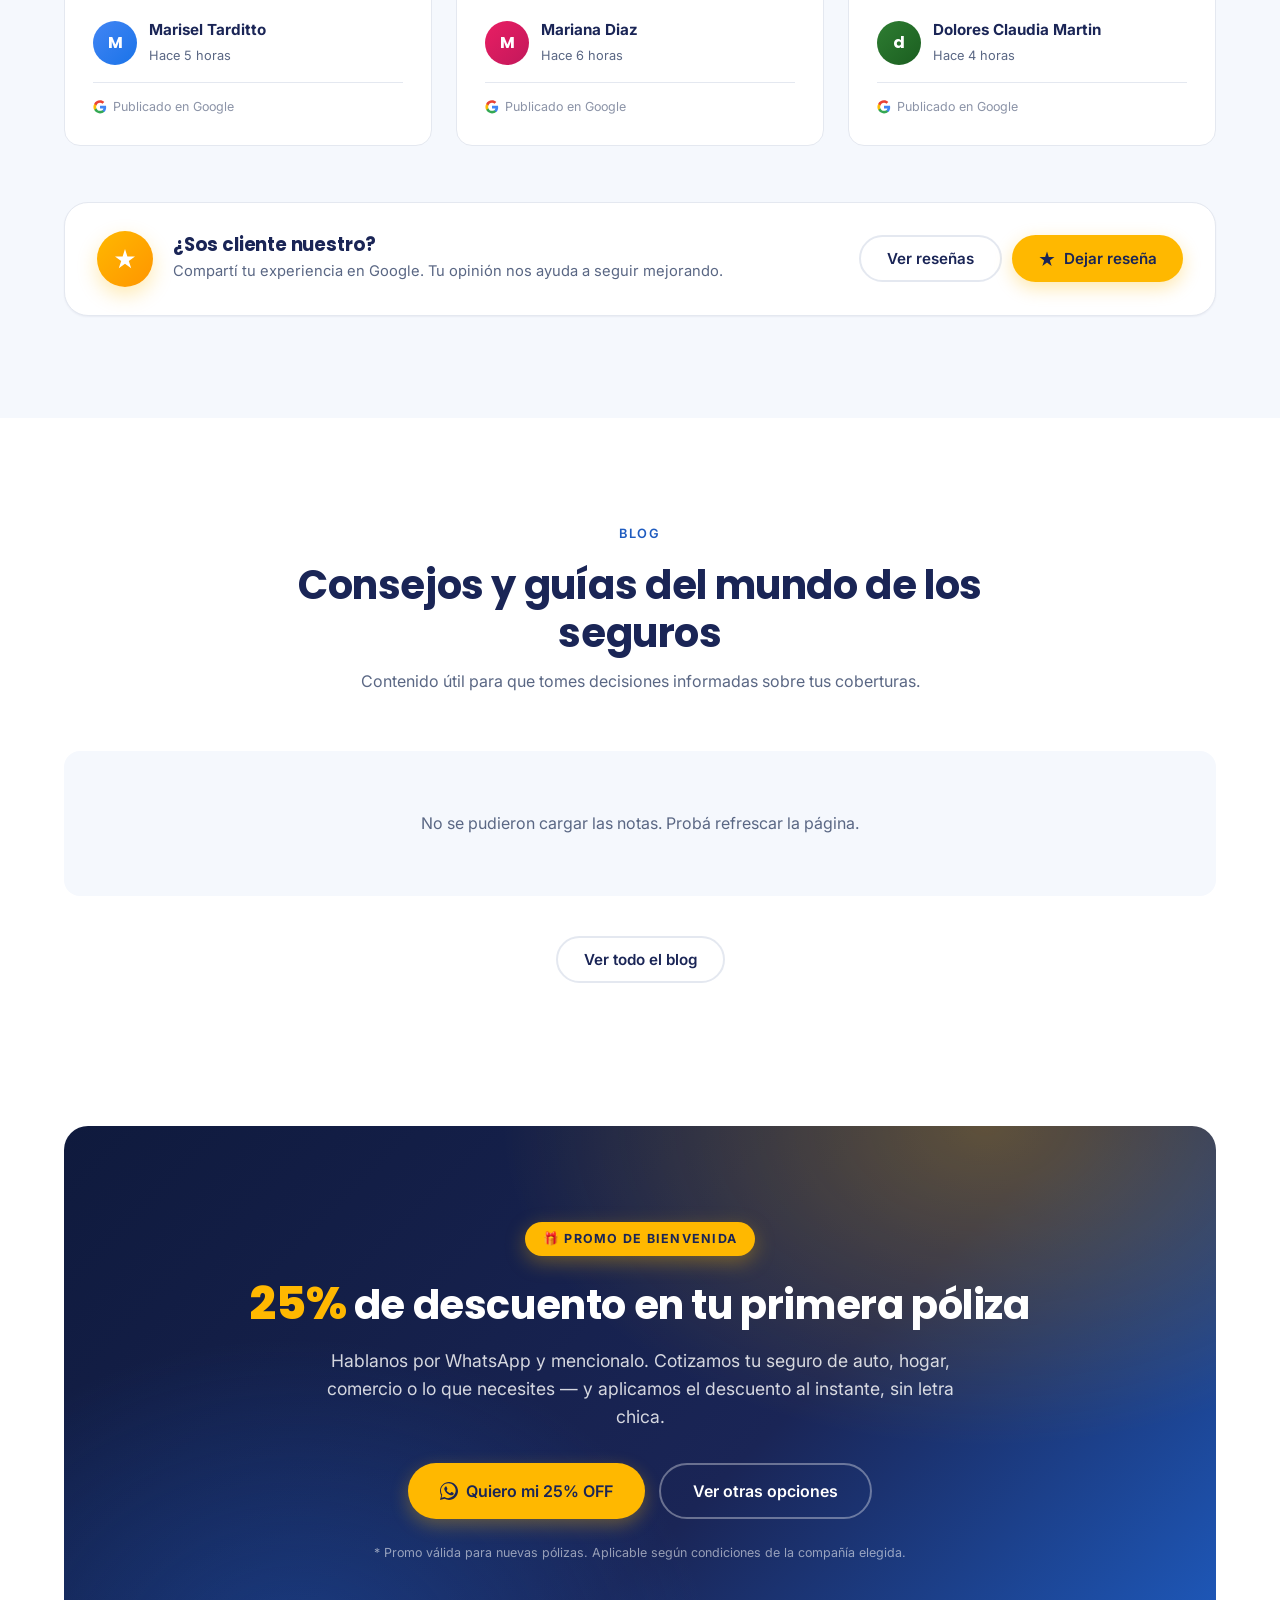
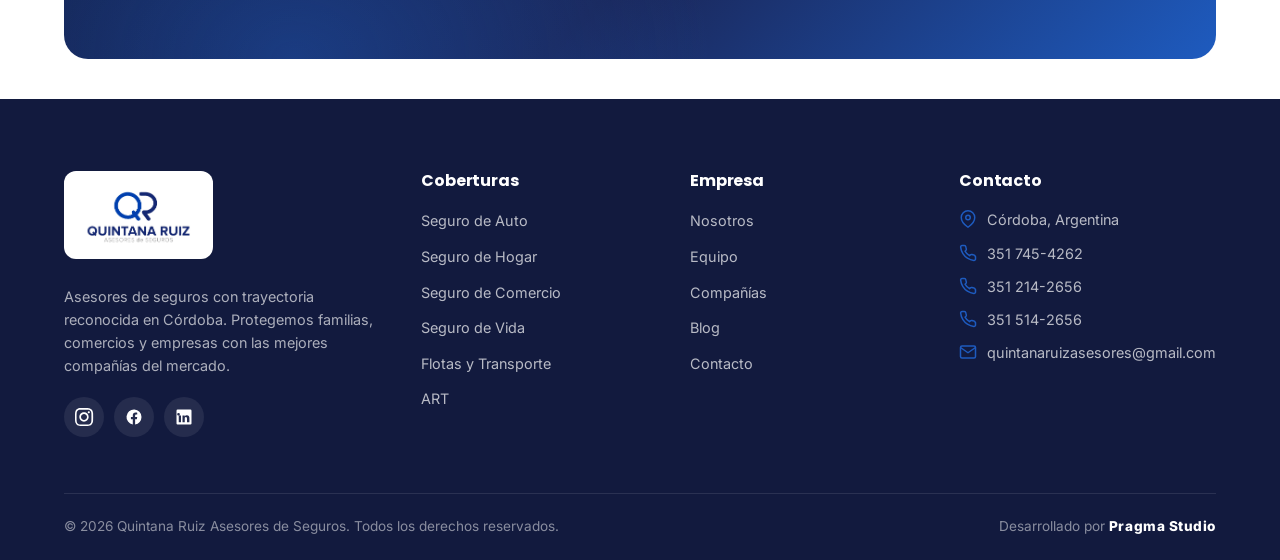
==== commit 92813518: "Blog dinámico en home + ajustes de stats e imagen de cards Home (index.html): - Sección Blog ahora d" ====
--- a/index.html
+++ b/index.html
@@ -120,9 +120,9 @@
           </a>
         </div>
         <div class="hero-trust">
-          <div class="trust-item"><strong>+XX</strong><span>años de trayectoria</span></div>
-          <div class="trust-item"><strong>+X.XXX</strong><span>clientes asegurados</span></div>
+          <div class="trust-item"><strong>+10</strong><span>años de trayectoria</span></div>
           <div class="trust-item"><strong>+25</strong><span>compañías aseguradoras</span></div>
+          <div class="trust-item"><strong>+500</strong><span>siniestros gestionados</span></div>
         </div>
       </div>
       <div class="hero-visual">
@@ -443,35 +443,7 @@
         <h2>Consejos y guías del mundo de los seguros</h2>
         <p>Contenido útil para que tomes decisiones informadas sobre tus coberturas.</p>
       </div>
-      <div class="blog-grid reveal">
-        <article class="blog-card">
-          <img class="blog-card-img" src="https://images.unsplash.com/photo-1449965408869-eaa3f722e40d?w=600&auto=format&fit=crop" alt="Auto asegurado" loading="lazy" />
-          <div class="blog-card-body">
-            <span class="category">Auto</span>
-            <h3><a href="blog/terceros-completo-vs-todo-riesgo.html">Terceros completo vs. Todo Riesgo: ¿cuál conviene en 2026?</a></h3>
-            <p>Análisis detallado de las coberturas más populares de auto, con ejemplos reales para saber cuándo conviene cada una.</p>
-            <div class="meta">5 min de lectura · 15 abr 2026</div>
-          </div>
-        </article>
-        <article class="blog-card">
-          <img class="blog-card-img" src="https://images.unsplash.com/photo-1560518883-ce09059eeffa?w=600&auto=format&fit=crop" alt="Seguro de hogar" loading="lazy" />
-          <div class="blog-card-body">
-            <span class="category">Hogar</span>
-            <h3><a href="#">Qué cubre un seguro de hogar y cuánto cuesta asegurar tu casa</a></h3>
-            <p>Desde incendio hasta responsabilidad civil. Te explicamos qué cubre un seguro de hogar integral y cómo elegirlo.</p>
-            <div class="meta">6 min de lectura · 8 abr 2026</div>
-          </div>
-        </article>
-        <article class="blog-card">
-          <img class="blog-card-img" src="https://images.unsplash.com/photo-1556740738-b6a63e27c4df?w=600&auto=format&fit=crop" alt="Comercio" loading="lazy" />
-          <div class="blog-card-body">
-            <span class="category">PyMEs</span>
-            <h3><a href="#">5 coberturas que tu comercio debería tener sí o sí</a></h3>
-            <p>Guía práctica para dueños de locales y PyMEs. Las coberturas imprescindibles para proteger tu negocio.</p>
-            <div class="meta">7 min de lectura · 1 abr 2026</div>
-          </div>
-        </article>
-      </div>
+      <div class="blog-grid reveal" id="home-blog-grid"></div>
       <div class="text-center mt-lg">
         <a href="blog.html" class="btn btn-outline">Ver todo el blog</a>
       </div>
@@ -579,6 +551,8 @@
     </div>
   </div>
 
+  <script src="assets/js/site-config.js" defer></script>
+  <script src="assets/js/blog-render.js" defer></script>
   <script src="assets/js/main.js" defer></script>
 </body>
 </html>
--- a/assets/css/style.css
+++ b/assets/css/style.css
@@ -624,8 +624,11 @@
   transition: all 0.3s;
 }
 .blog-card:hover { transform: translateY(-6px); box-shadow: var(--shadow-lg); }
+.blog-card a:has(.blog-card-img) { display: block; }
 .blog-card-img {
-  aspect-ratio: 16/10;
+  width: 100%;
+  height: 220px;
+  display: block;
   object-fit: cover;
   background: var(--color-bg-soft);
 }
@@ -1139,9 +1142,19 @@
 .article .meta { color: var(--color-text-muted); font-size: 0.9rem; margin-bottom: 32px; display: flex; gap: 16px; flex-wrap: wrap; }
 .article img.featured {
   width: 100%;
+  max-height: 420px;
   border-radius: var(--radius-lg);
-  aspect-ratio: 16/9; object-fit: cover;
+  aspect-ratio: 16/9;
+  object-fit: cover;
   margin-bottom: 32px;
+  display: block;
+}
+.article-body img {
+  max-width: 100%;
+  height: auto;
+  border-radius: var(--radius-md);
+  margin: 16px 0;
+  display: block;
 }
 .article-body h2 { margin: 40px 0 16px; font-size: 1.7rem; }
 .article-body h3 { margin: 32px 0 14px; font-size: 1.25rem; }
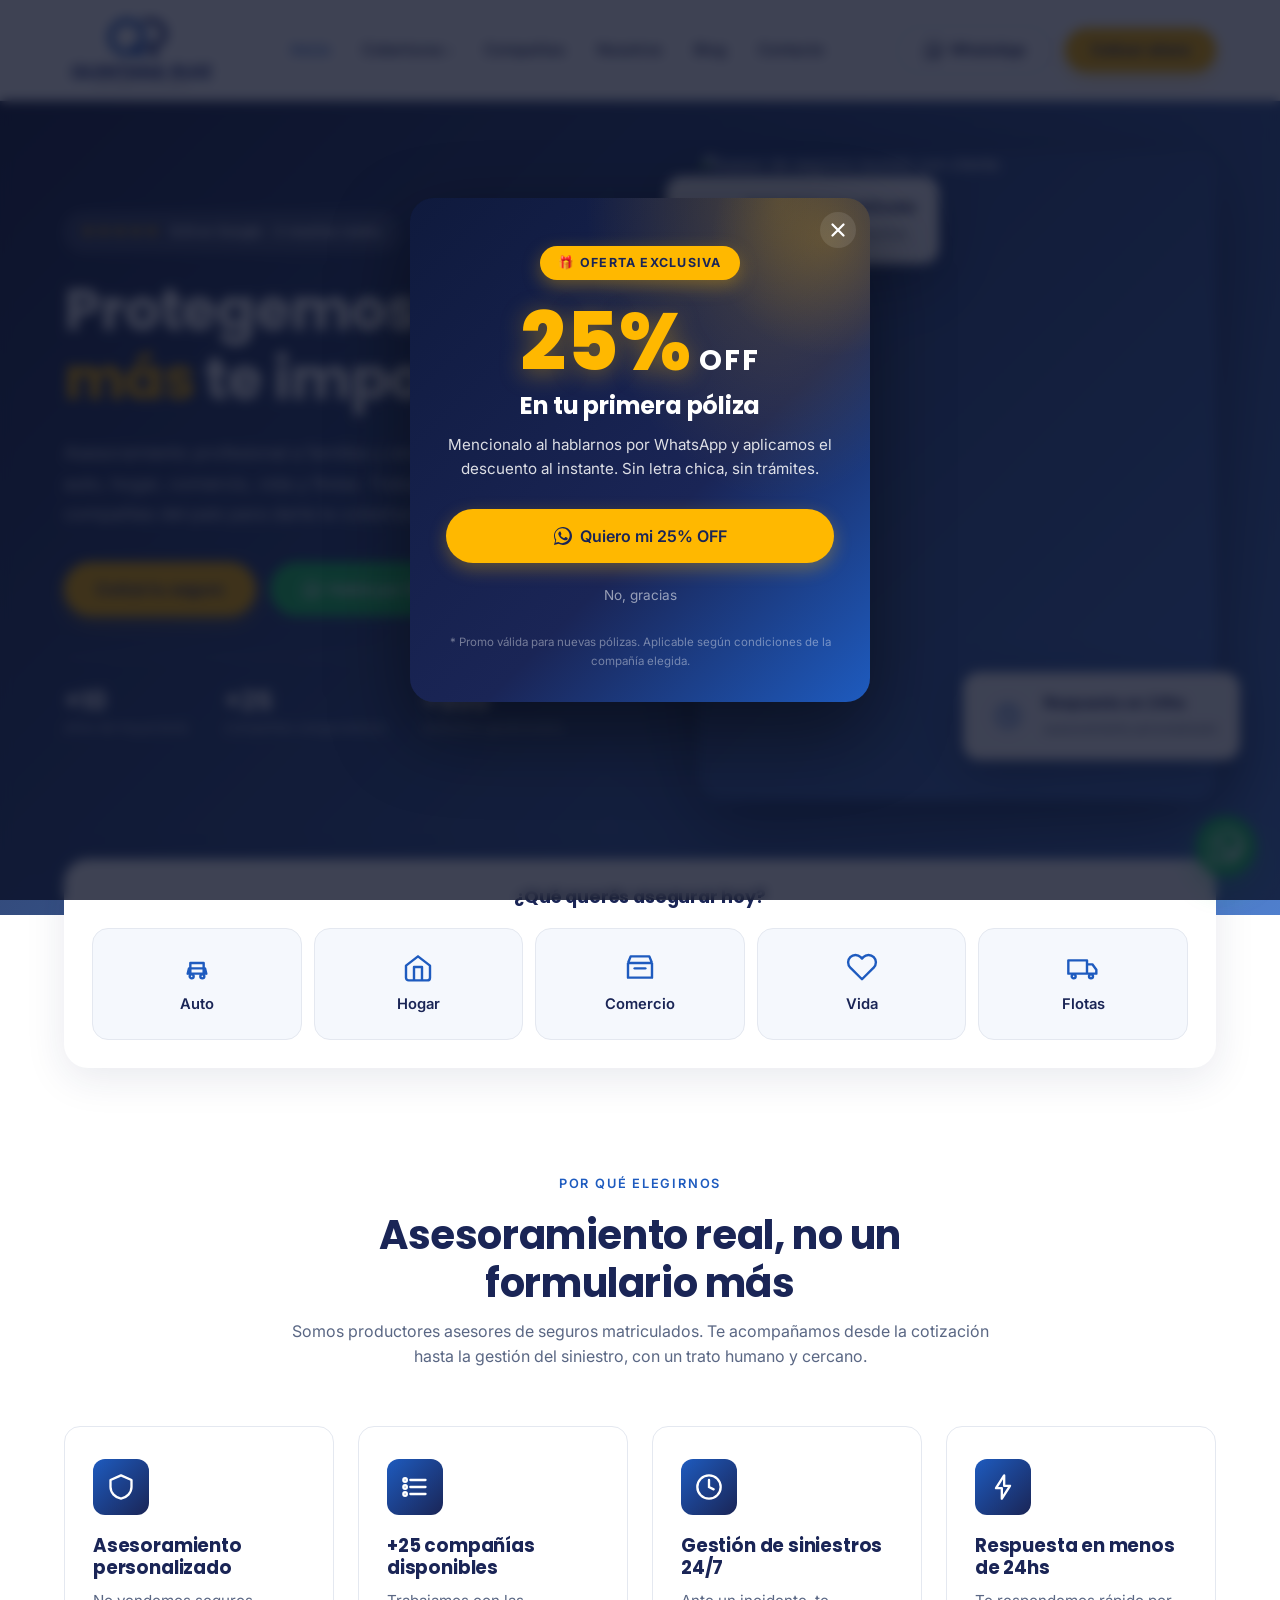
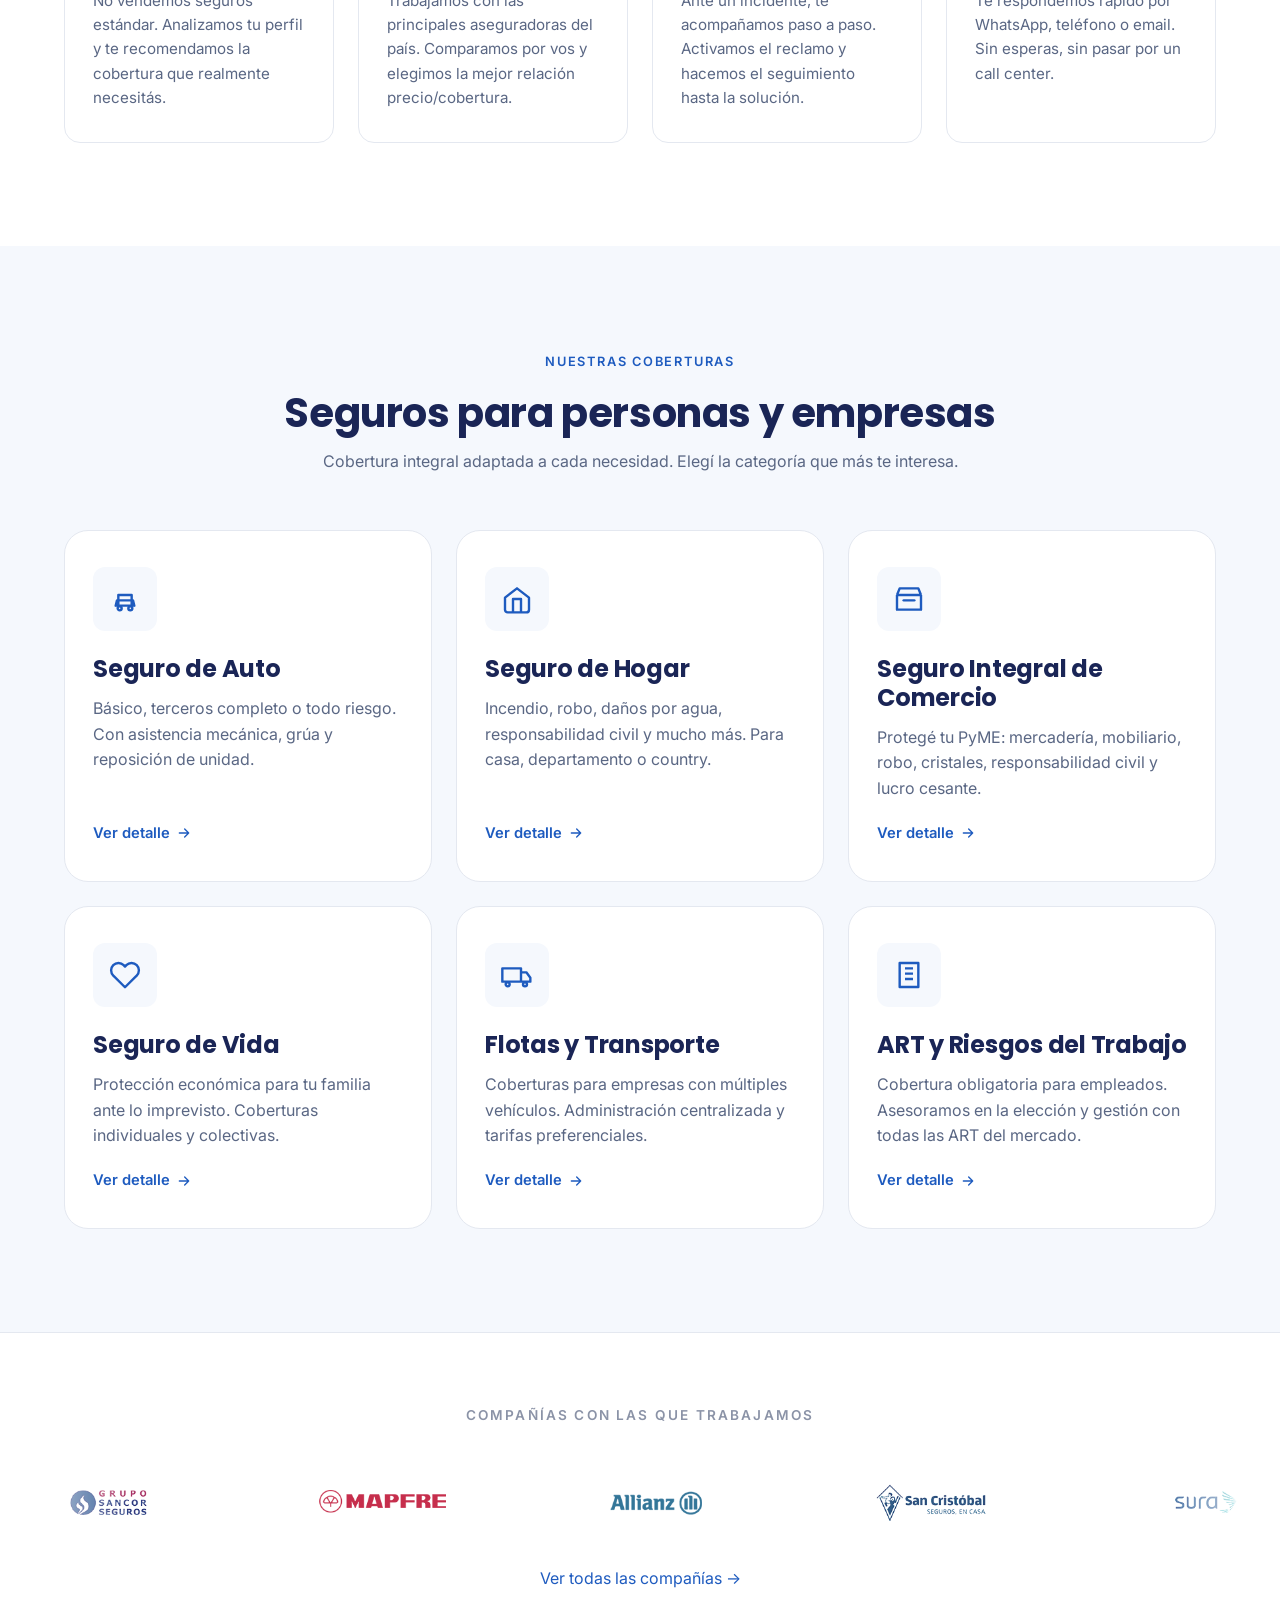
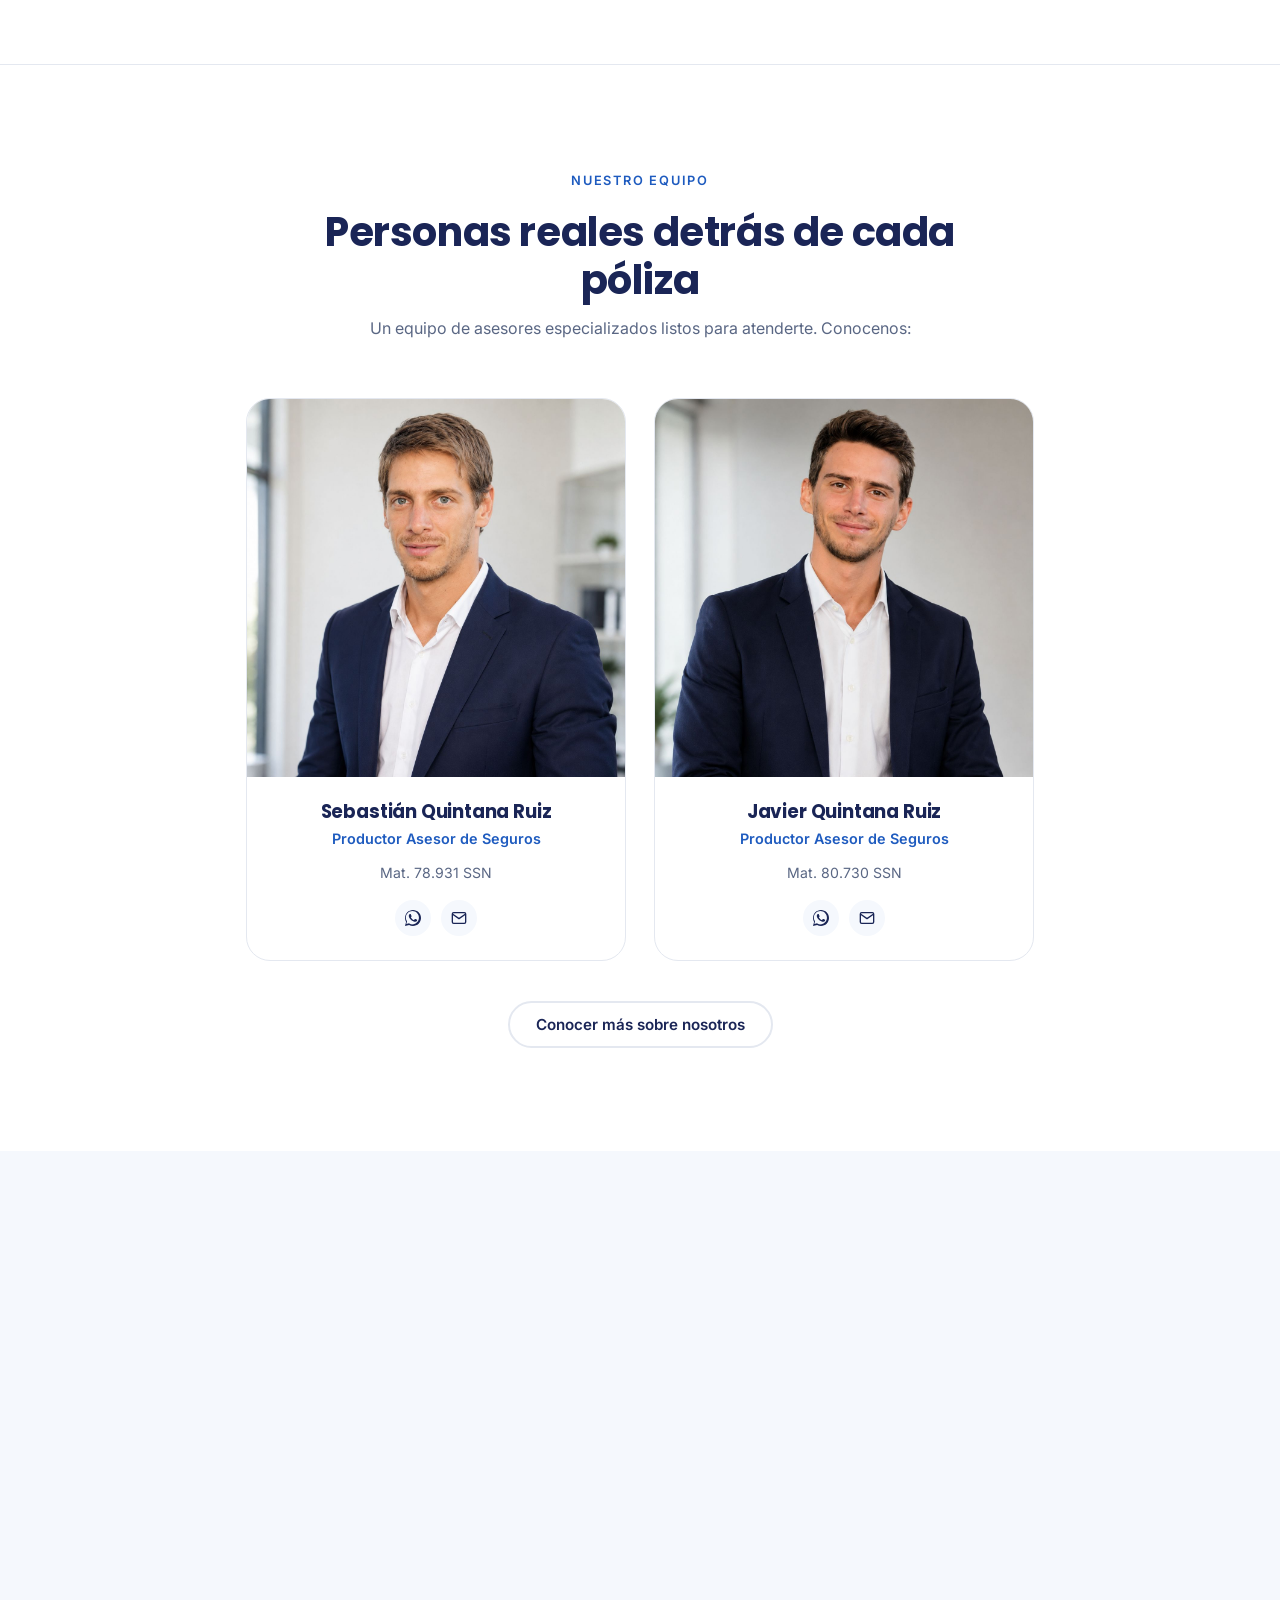
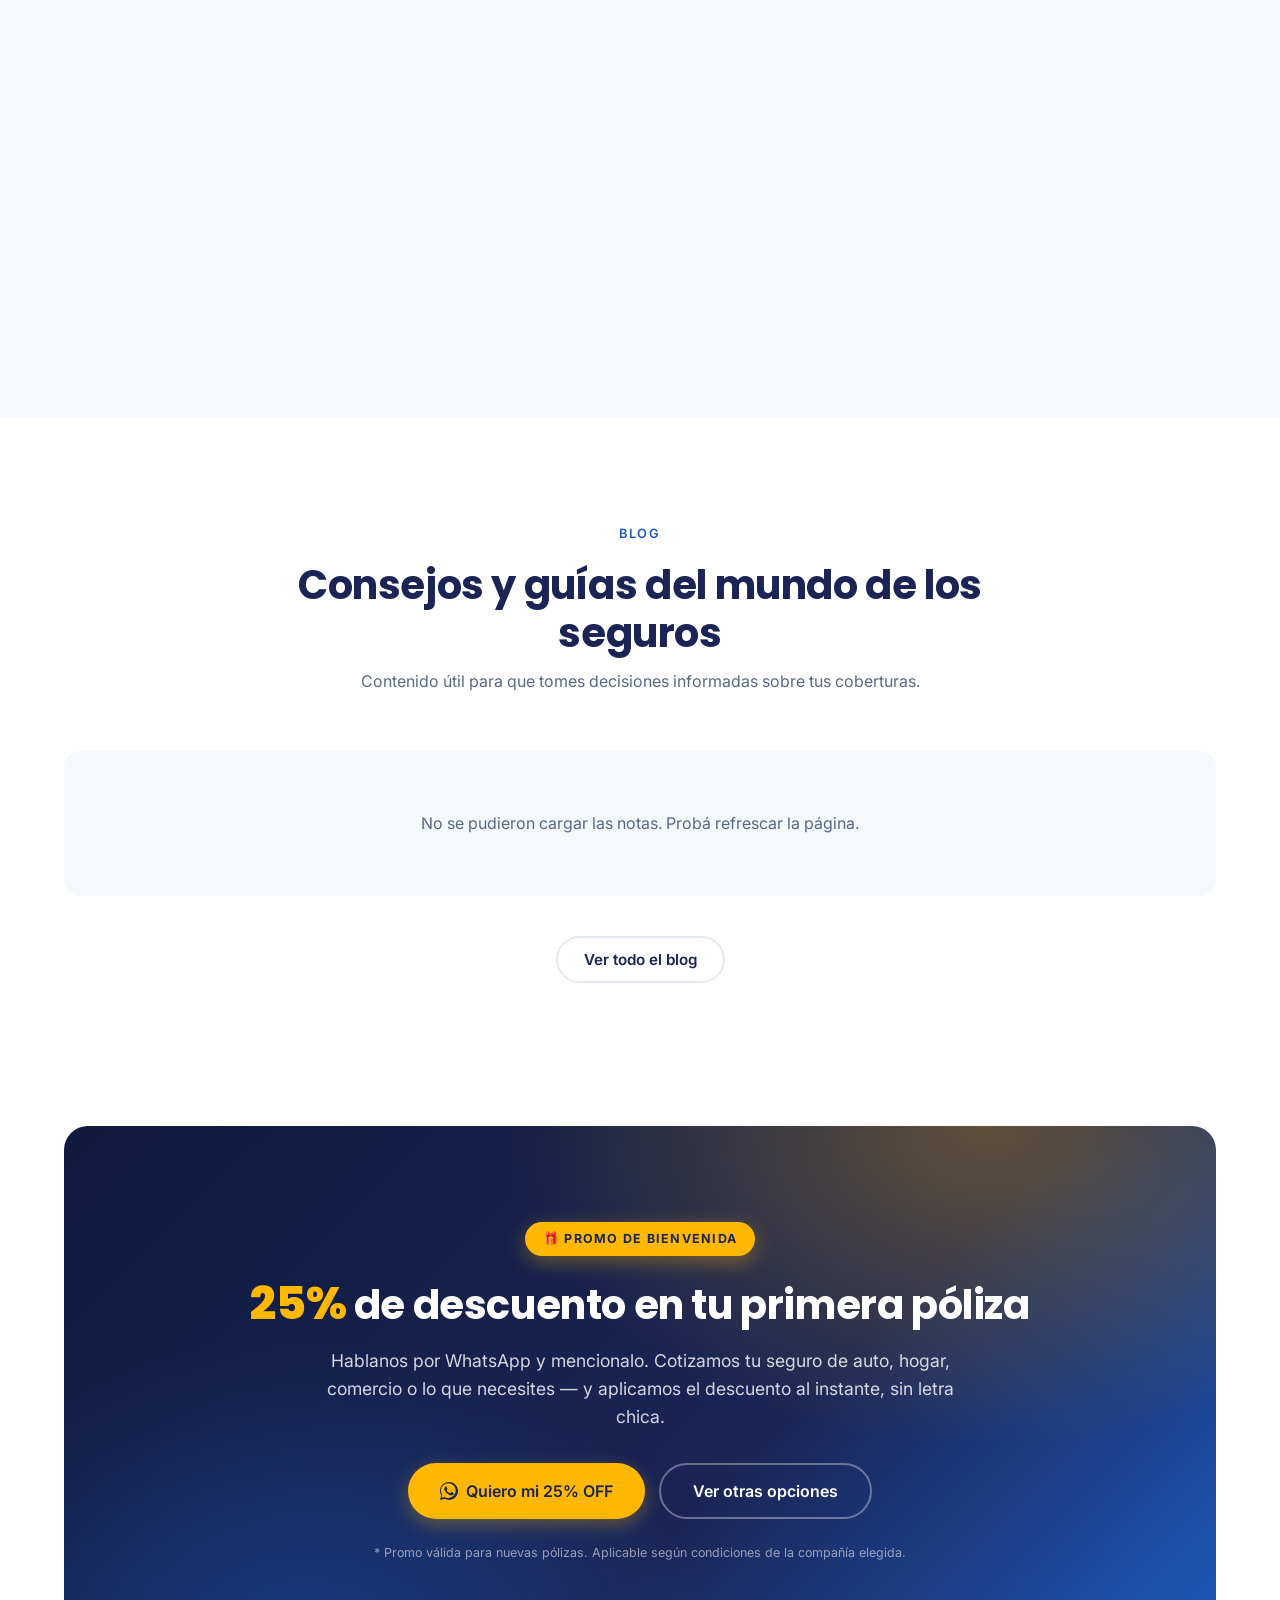
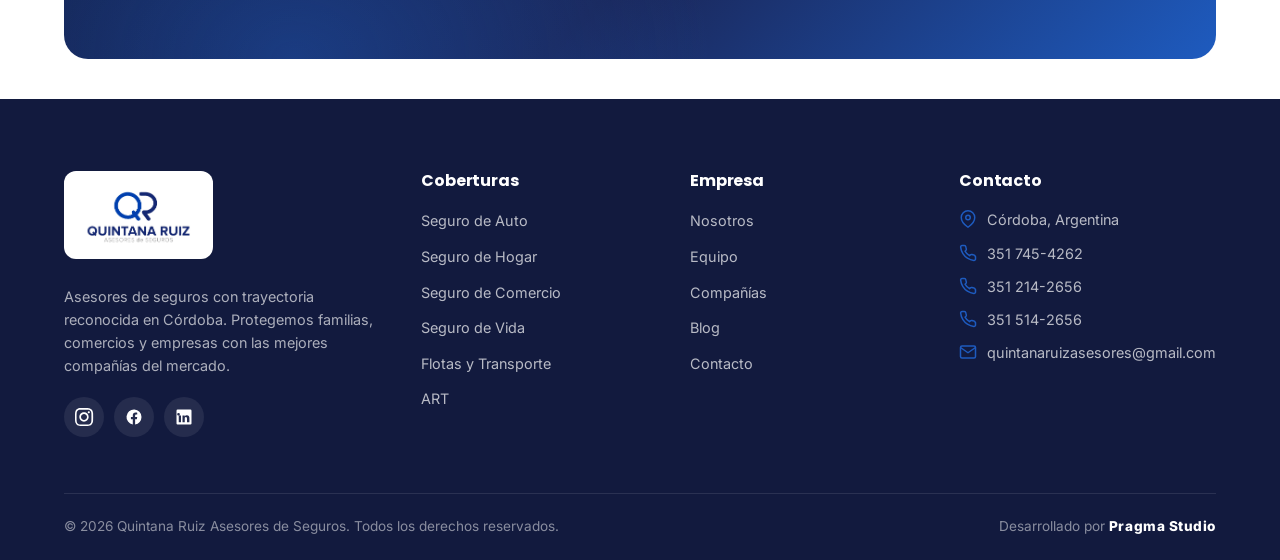
==== commit 089bf270: "Update domain: quintanaruiz.com.ar → seguroscordoba.com.ar (URLs canónicas, sitemap, schema.org). Ma" ====
--- a/index.html
+++ b/index.html
@@ -7,15 +7,15 @@
   <meta name="description" content="Asesores de seguros con trayectoria reconocida en Córdoba. Cotizá online tu seguro de auto, hogar, comercio, vida o flotas con las mejores compañías del mercado." />
   <meta name="keywords" content="seguros Córdoba, productor de seguros, seguro de auto, seguro de hogar, seguro de comercio, asesor de seguros, broker de seguros Córdoba" />
   <meta name="author" content="Quintana Ruiz Asesores de Seguros" />
-  <link rel="canonical" href="https://quintanaruiz.com.ar/" />
+  <link rel="canonical" href="https://seguroscordoba.com.ar/" />
 
   <!-- Open Graph -->
   <meta property="og:type" content="website" />
   <meta property="og:title" content="Quintana Ruiz Asesores de Seguros" />
   <meta property="og:description" content="Protegemos lo que más te importa. Asesoramiento personalizado con las mejores compañías del país." />
   <meta property="og:locale" content="es_AR" />
-  <meta property="og:url" content="https://quintanaruiz.com.ar/" />
-  <meta property="og:image" content="https://quintanaruiz.com.ar/assets/img/og-cover.jpg" />
+  <meta property="og:url" content="https://seguroscordoba.com.ar/" />
+  <meta property="og:image" content="https://seguroscordoba.com.ar/assets/img/og-cover.jpg" />
   <meta name="twitter:card" content="summary_large_image" />
 
   <!-- Icons & Fonts -->
@@ -33,8 +33,8 @@
     "@context": "https://schema.org",
     "@type": "InsuranceAgency",
     "name": "Quintana Ruiz Asesores de Seguros",
-    "image": "https://quintanaruiz.com.ar/assets/img/logo.svg",
-    "url": "https://quintanaruiz.com.ar",
+    "image": "https://seguroscordoba.com.ar/assets/img/logo.svg",
+    "url": "https://seguroscordoba.com.ar",
     "telephone": "+5493517454262",
     "email": "quintanaruizasesores@gmail.com",
     "address": {
--- a/assets/css/style.css
+++ b/assets/css/style.css
@@ -612,8 +612,14 @@
 /* ---------- Blog ---------- */
 .blog-grid {
   display: grid;
-  grid-template-columns: repeat(auto-fit, minmax(300px, 1fr));
+  grid-template-columns: repeat(3, 1fr);
   gap: 28px;
+}
+@media (max-width: 960px) {
+  .blog-grid { grid-template-columns: repeat(2, 1fr); }
+}
+@media (max-width: 600px) {
+  .blog-grid { grid-template-columns: 1fr; }
 }
 .blog-card {
   background: #fff;
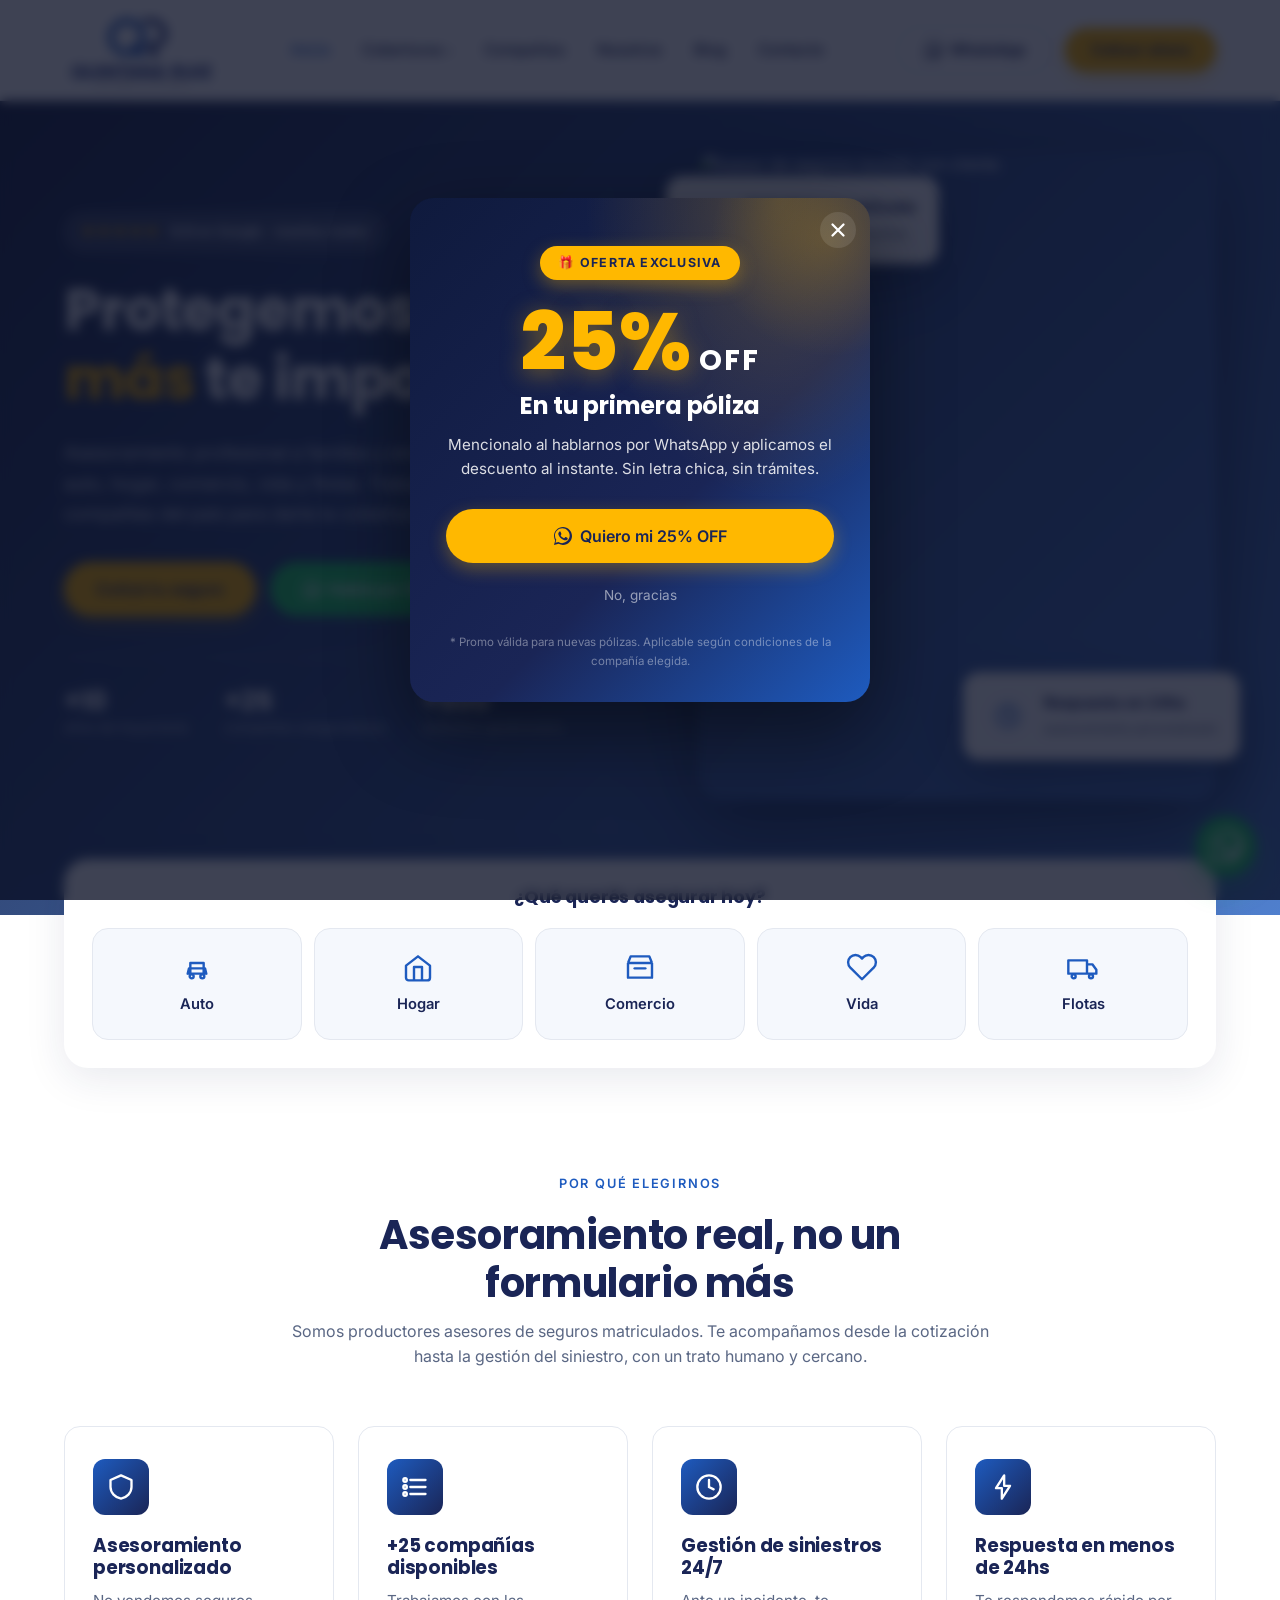
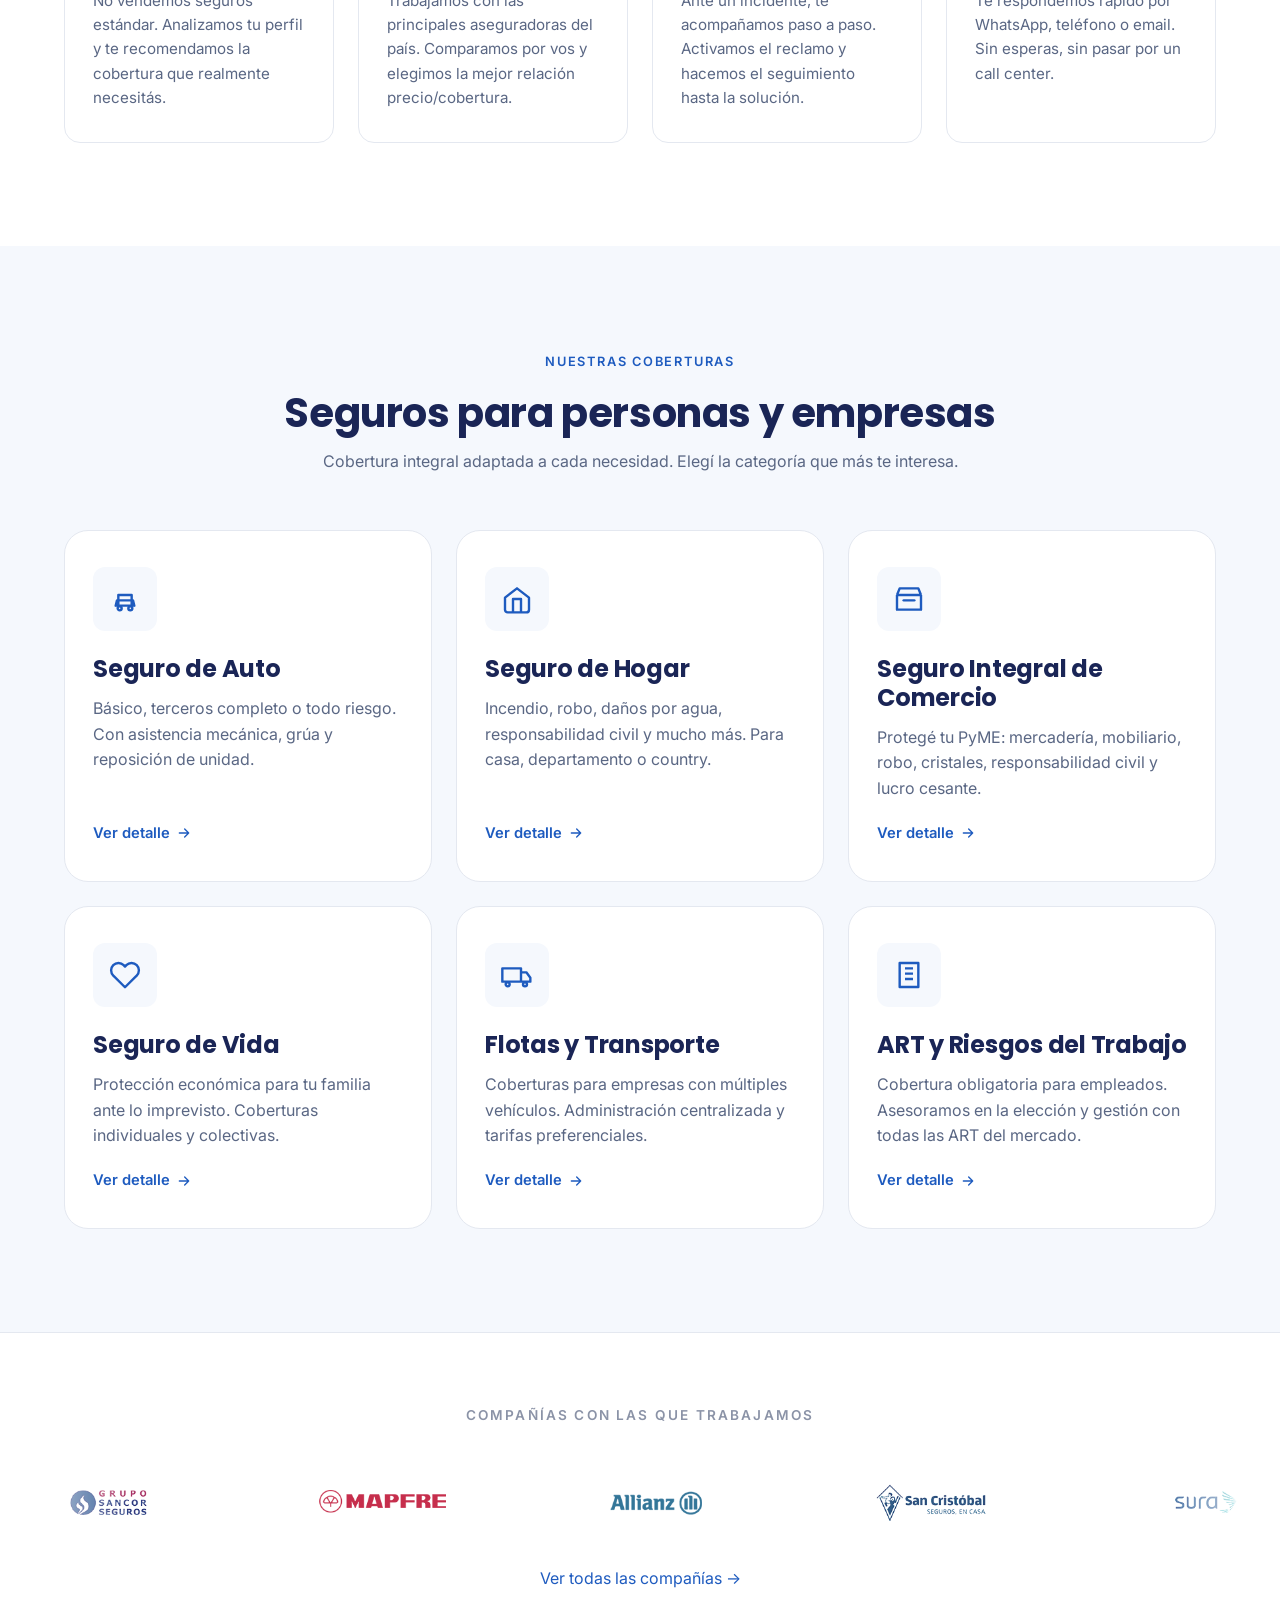
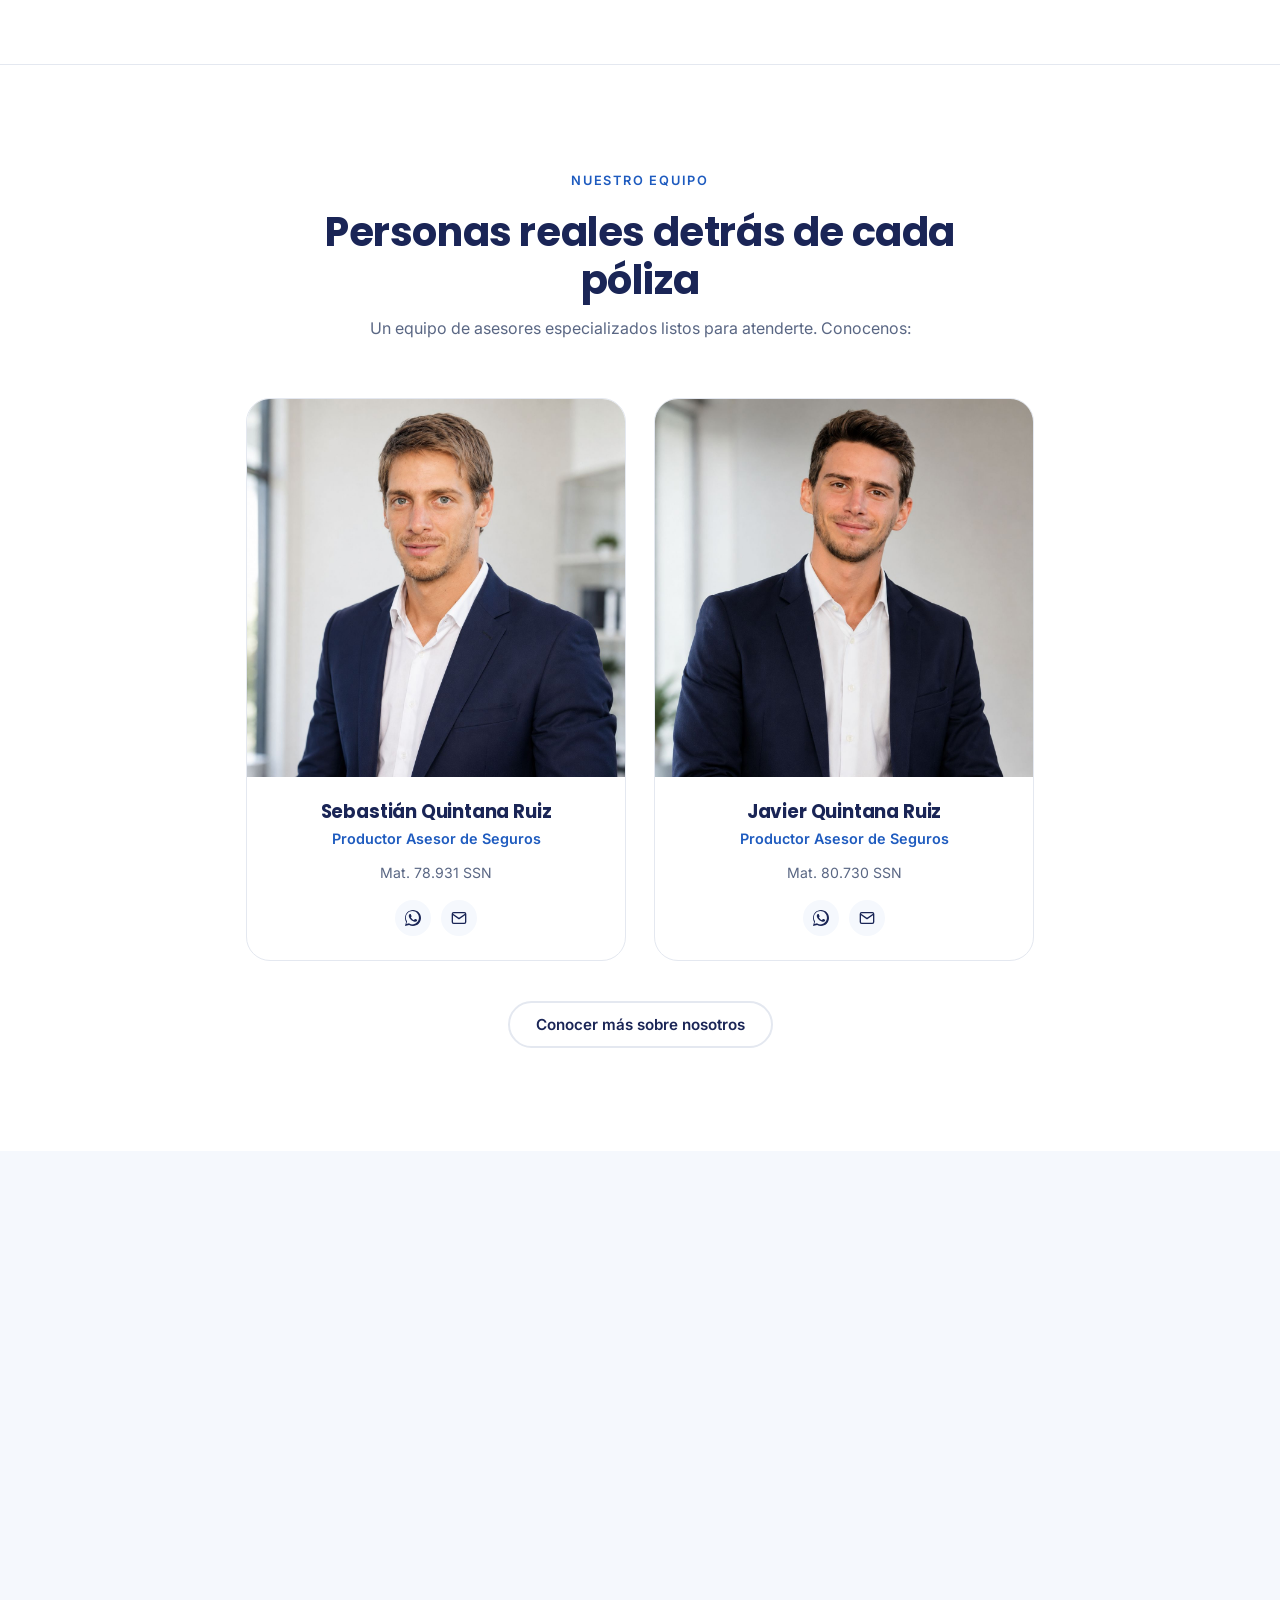
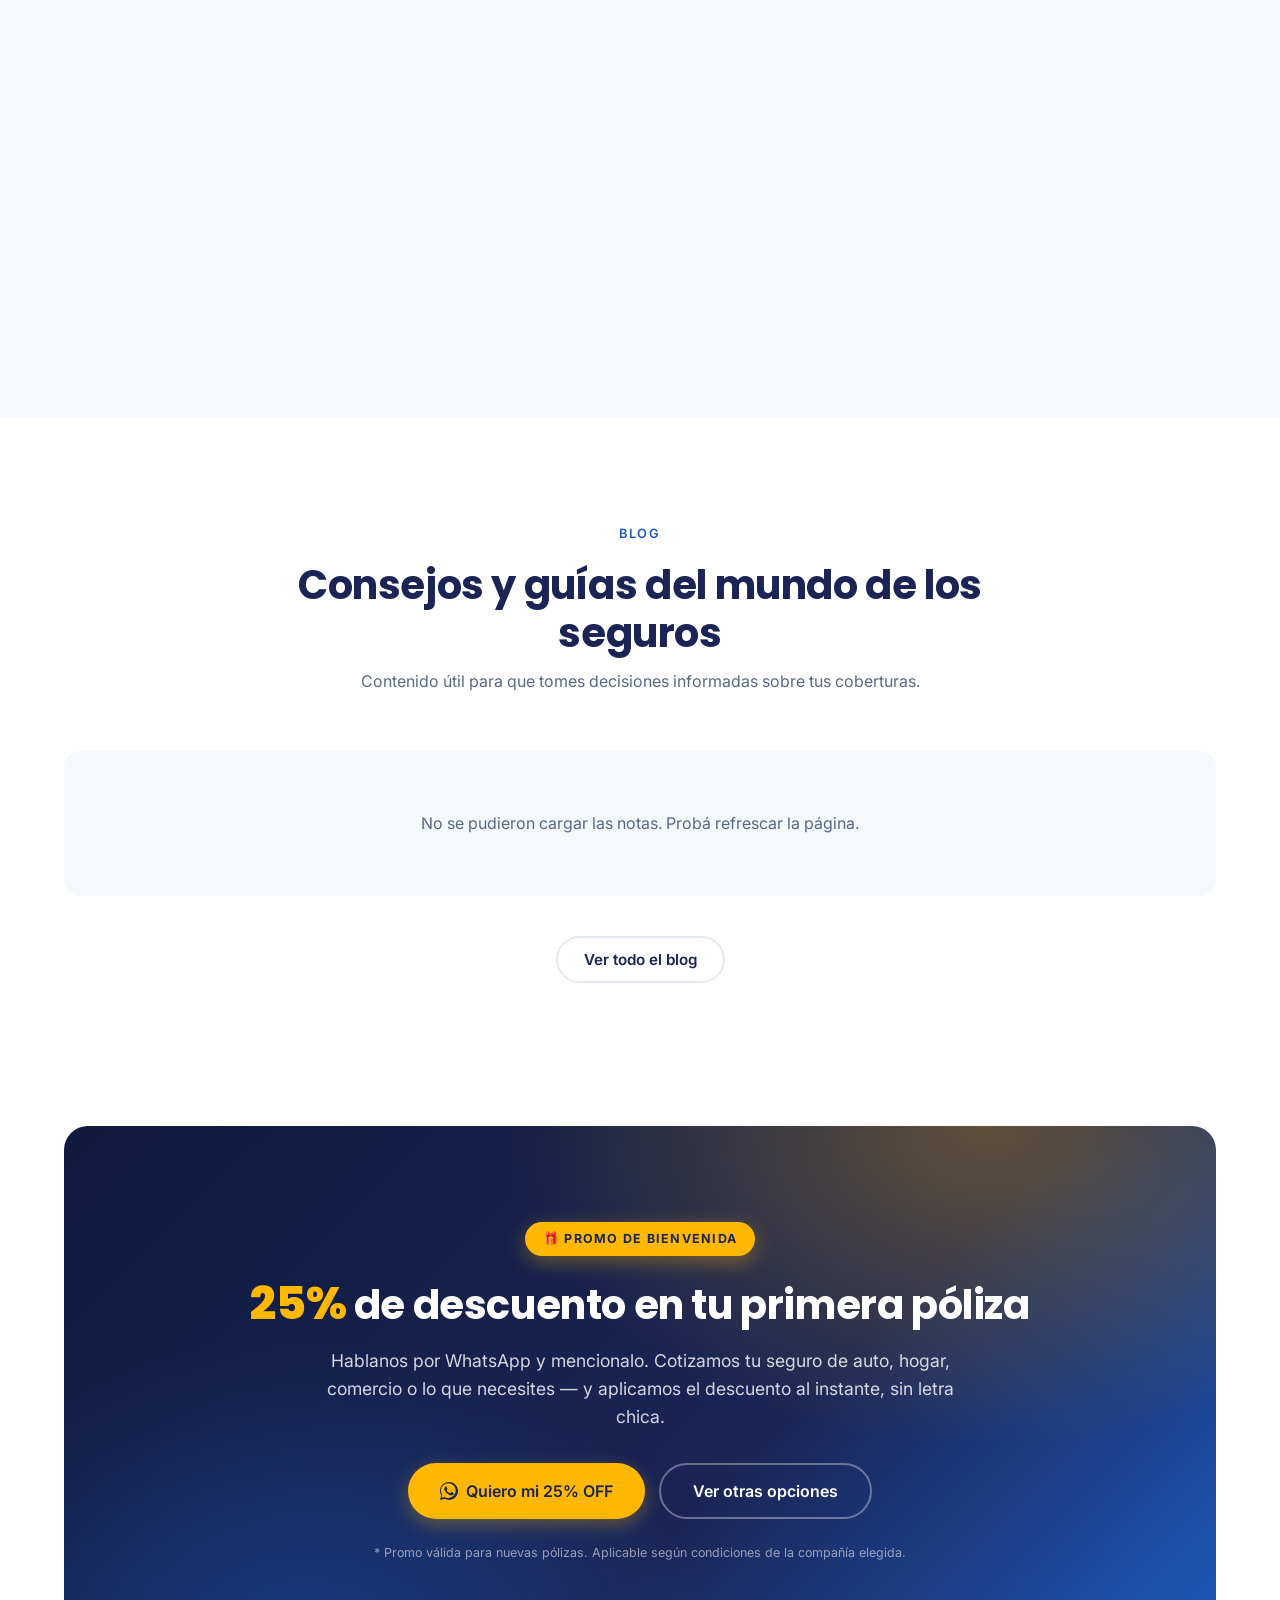
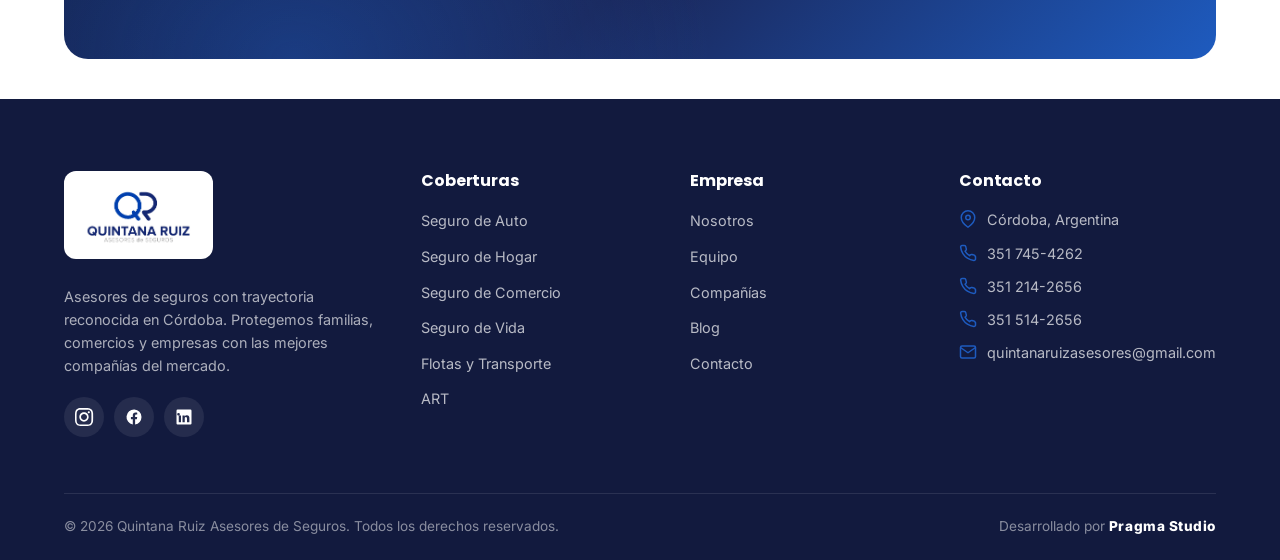
==== commit a6def282: "Reviews: quitar conteo (no decir '3 reseñas'). Equipo: fix responsive mobile (1 col en <640px, antes" ====
--- a/index.html
+++ b/index.html
@@ -108,7 +108,7 @@
       <div class="hero-content">
         <div class="hero-badge">
           <span class="stars" style="color:#FFB800;">★★★★★</span>
-          <span><strong>5.0</strong> en Google · 3 reseñas reales</span>
+          <span><strong>5.0</strong> en Google · reseñas reales</span>
         </div>
         <h1>Protegemos <span>lo que más</span> te importa</h1>
         <p class="text-lead">Asesoramiento profesional a familias y empresas en seguros de auto, hogar, comercio, vida y flotas. Trabajamos con las mejores compañías del país para darte la cobertura justa al mejor precio.</p>
@@ -323,7 +323,7 @@
         <h2>Personas reales detrás de cada póliza</h2>
         <p>Un equipo de asesores especializados listos para atenderte. Conocenos:</p>
       </div>
-      <div class="team-grid reveal" style="grid-template-columns: repeat(2, minmax(240px, 380px)); justify-content: center;">
+      <div class="team-grid team-grid-pair reveal">
         <div class="team-card">
           <img class="team-card-img" src="assets/img/sebastian.jpeg" alt="Sebastián Quintana Ruiz" loading="lazy" />
           <div class="team-card-body">
@@ -371,7 +371,7 @@
           </div>
           <div>
             <strong>Google Reviews</strong>
-            <small>Basado en 3 reseñas</small>
+            <small>Reseñas verificadas</small>
           </div>
         </div>
       </div>
--- a/assets/css/style.css
+++ b/assets/css/style.css
@@ -474,6 +474,17 @@
   display: grid;
   grid-template-columns: repeat(auto-fit, minmax(240px, 1fr));
   gap: 28px;
+}
+/* Variante para 2 miembros (home + nosotros) */
+.team-grid.team-grid-pair {
+  grid-template-columns: repeat(2, minmax(0, 380px));
+  justify-content: center;
+}
+@media (max-width: 640px) {
+  .team-grid.team-grid-pair {
+    grid-template-columns: minmax(0, 380px);
+    justify-content: center;
+  }
 }
 .team-card {
   background: #fff;
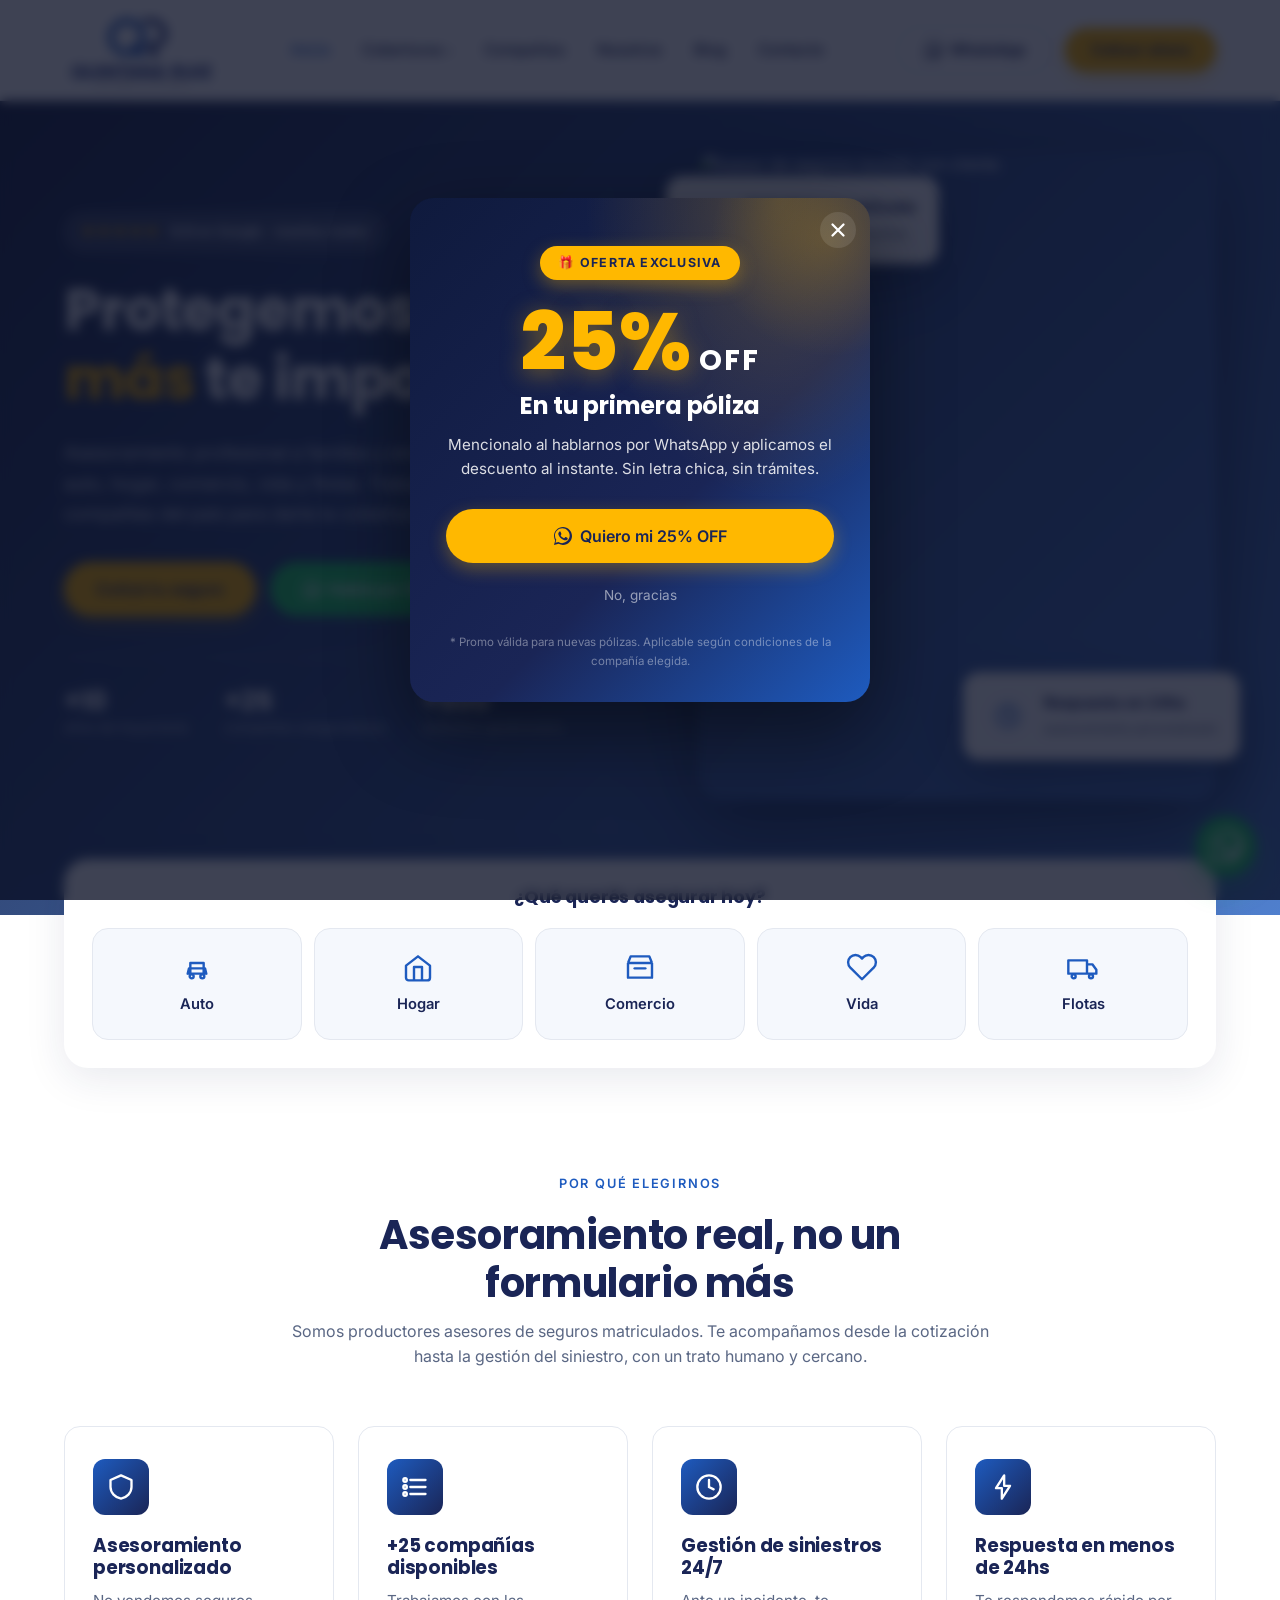
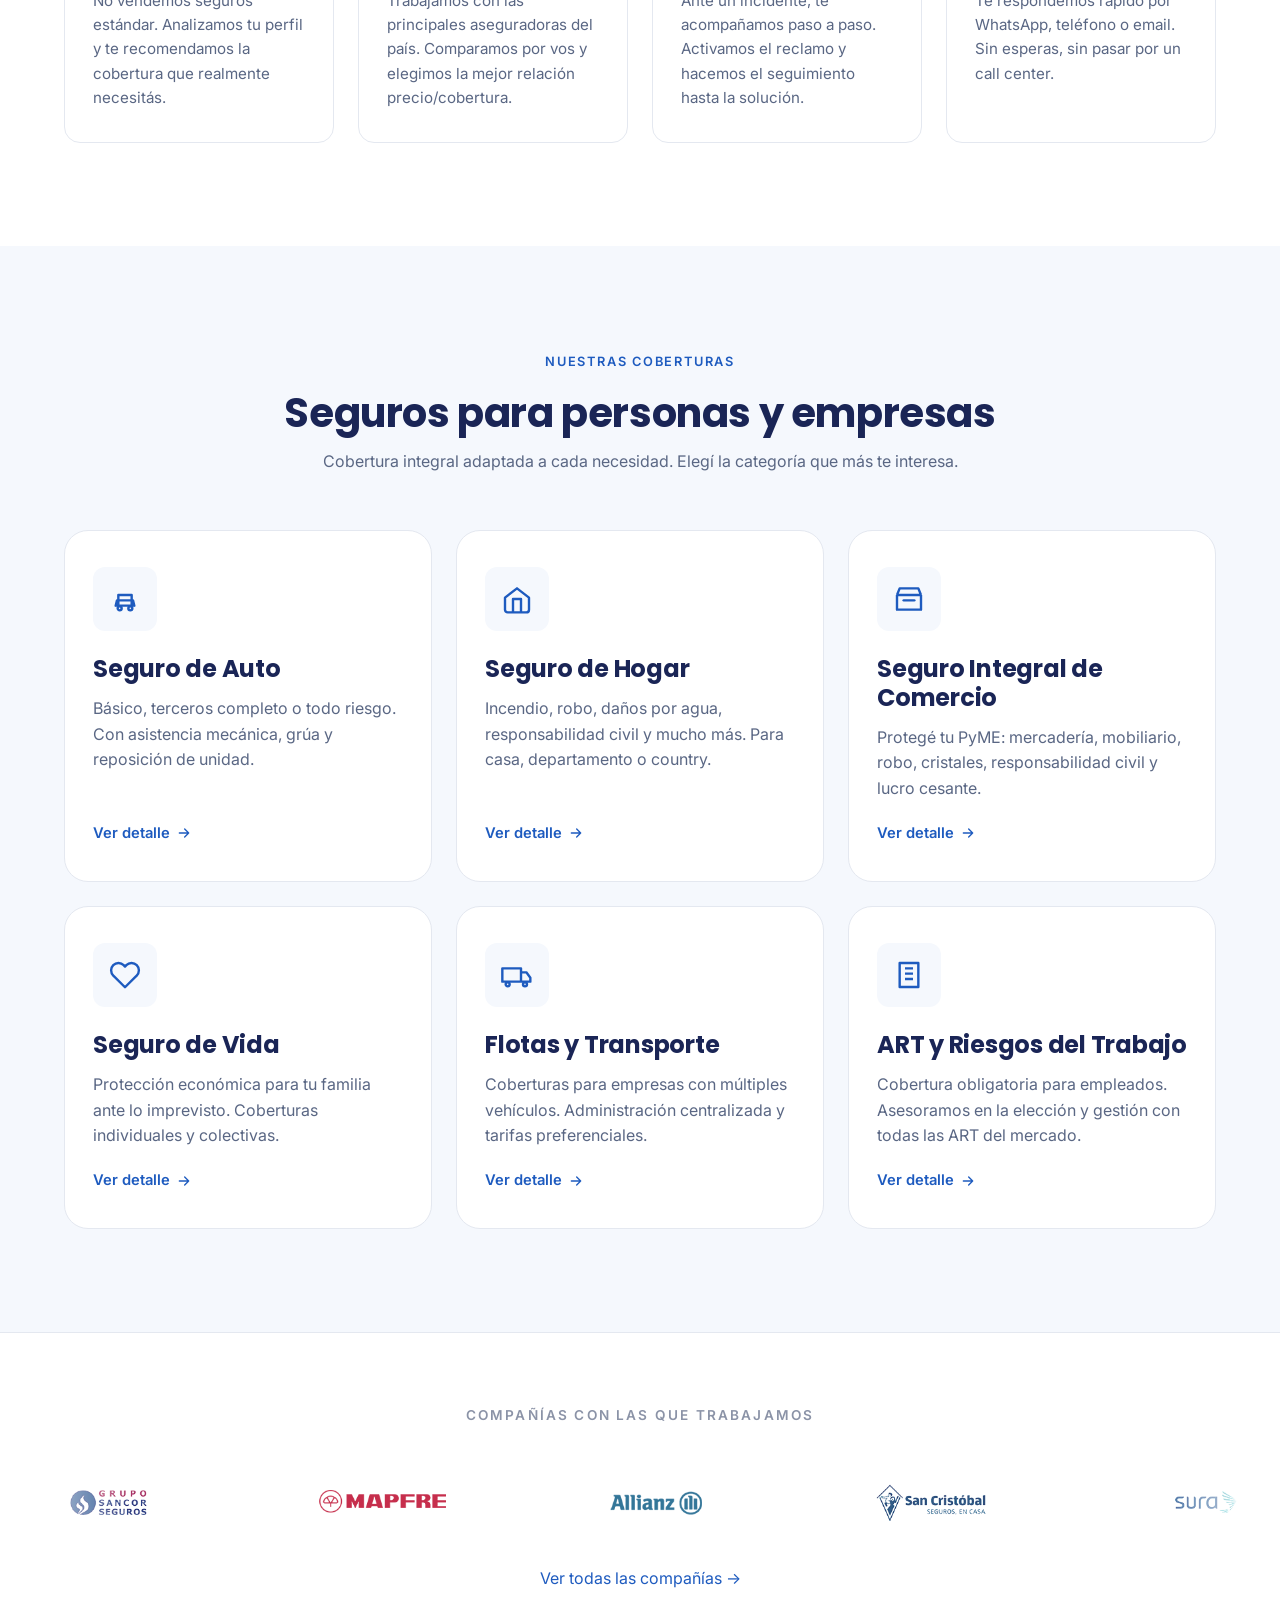
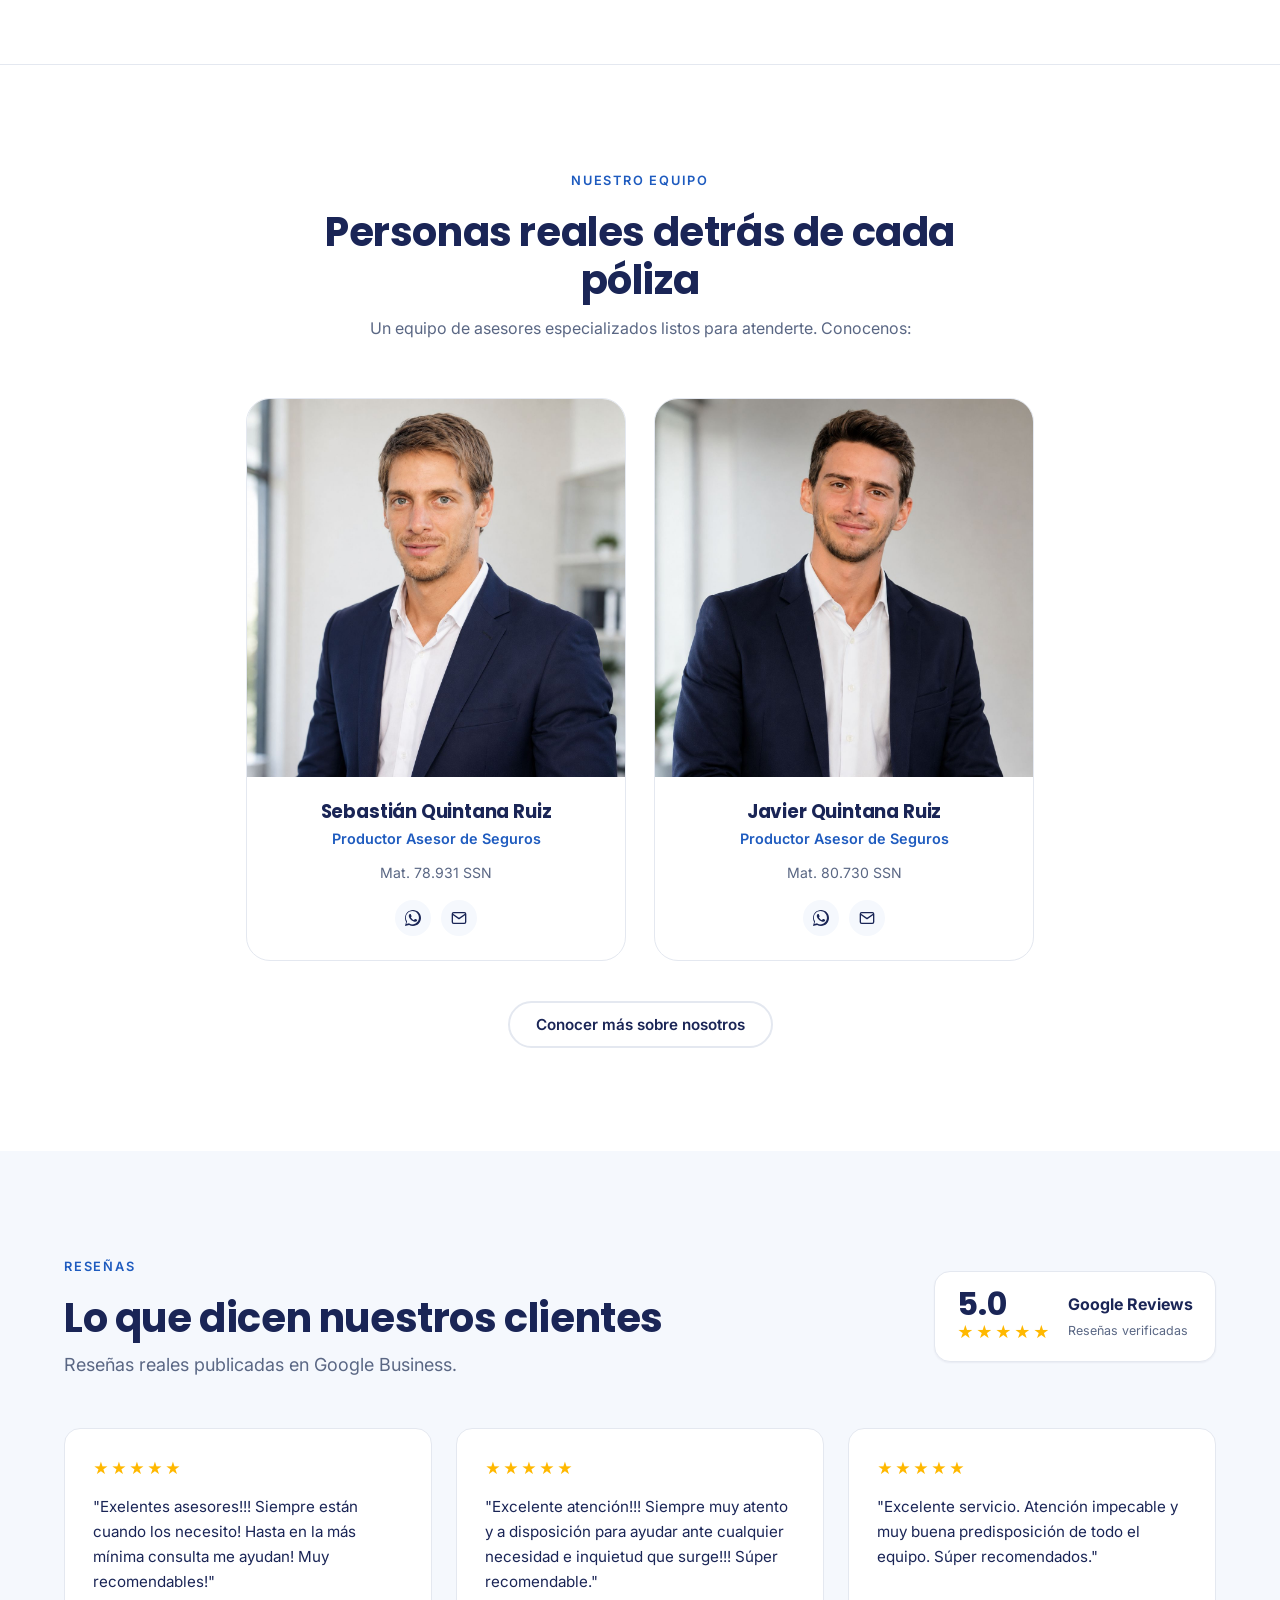
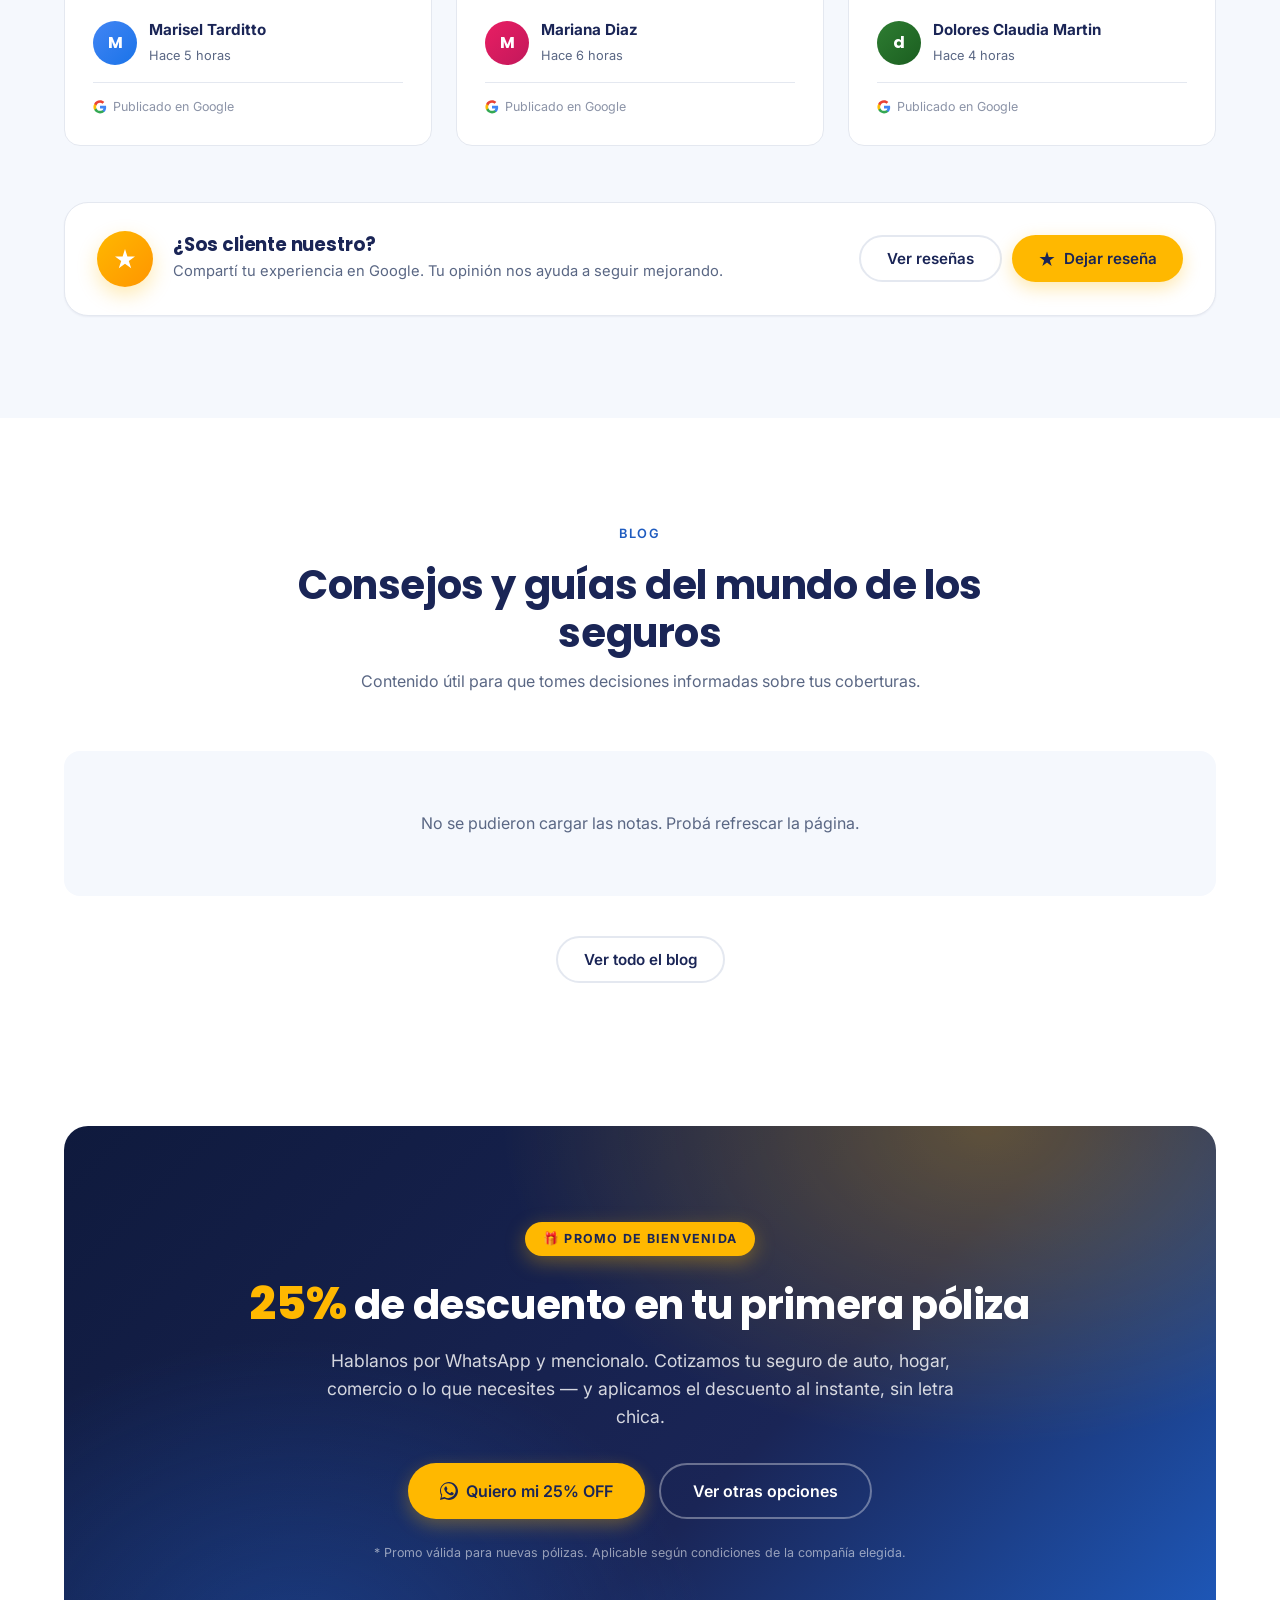
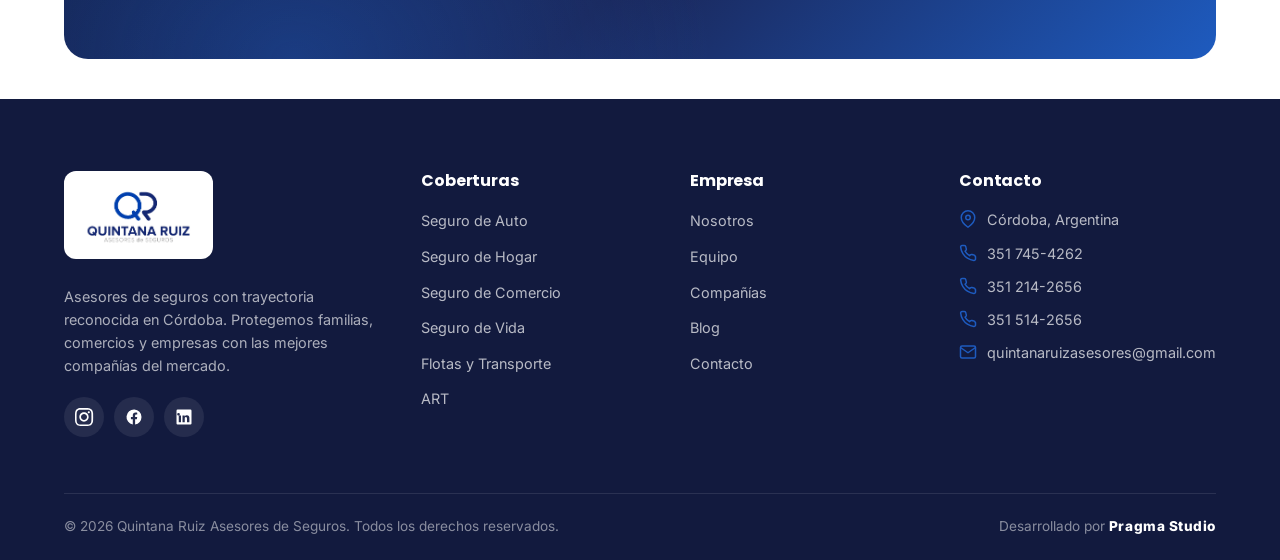
==== commit 8ea6ba4f: "Reseñas dinámicas desde Google Places API (New) - assets/js/reviews-render.js: fetch reviews reales " ====
--- a/index.html
+++ b/index.html
@@ -553,6 +553,7 @@
 
   <script src="assets/js/site-config.js" defer></script>
   <script src="assets/js/blog-render.js" defer></script>
+  <script src="assets/js/reviews-render.js" defer></script>
   <script src="assets/js/main.js" defer></script>
 </body>
 </html>
